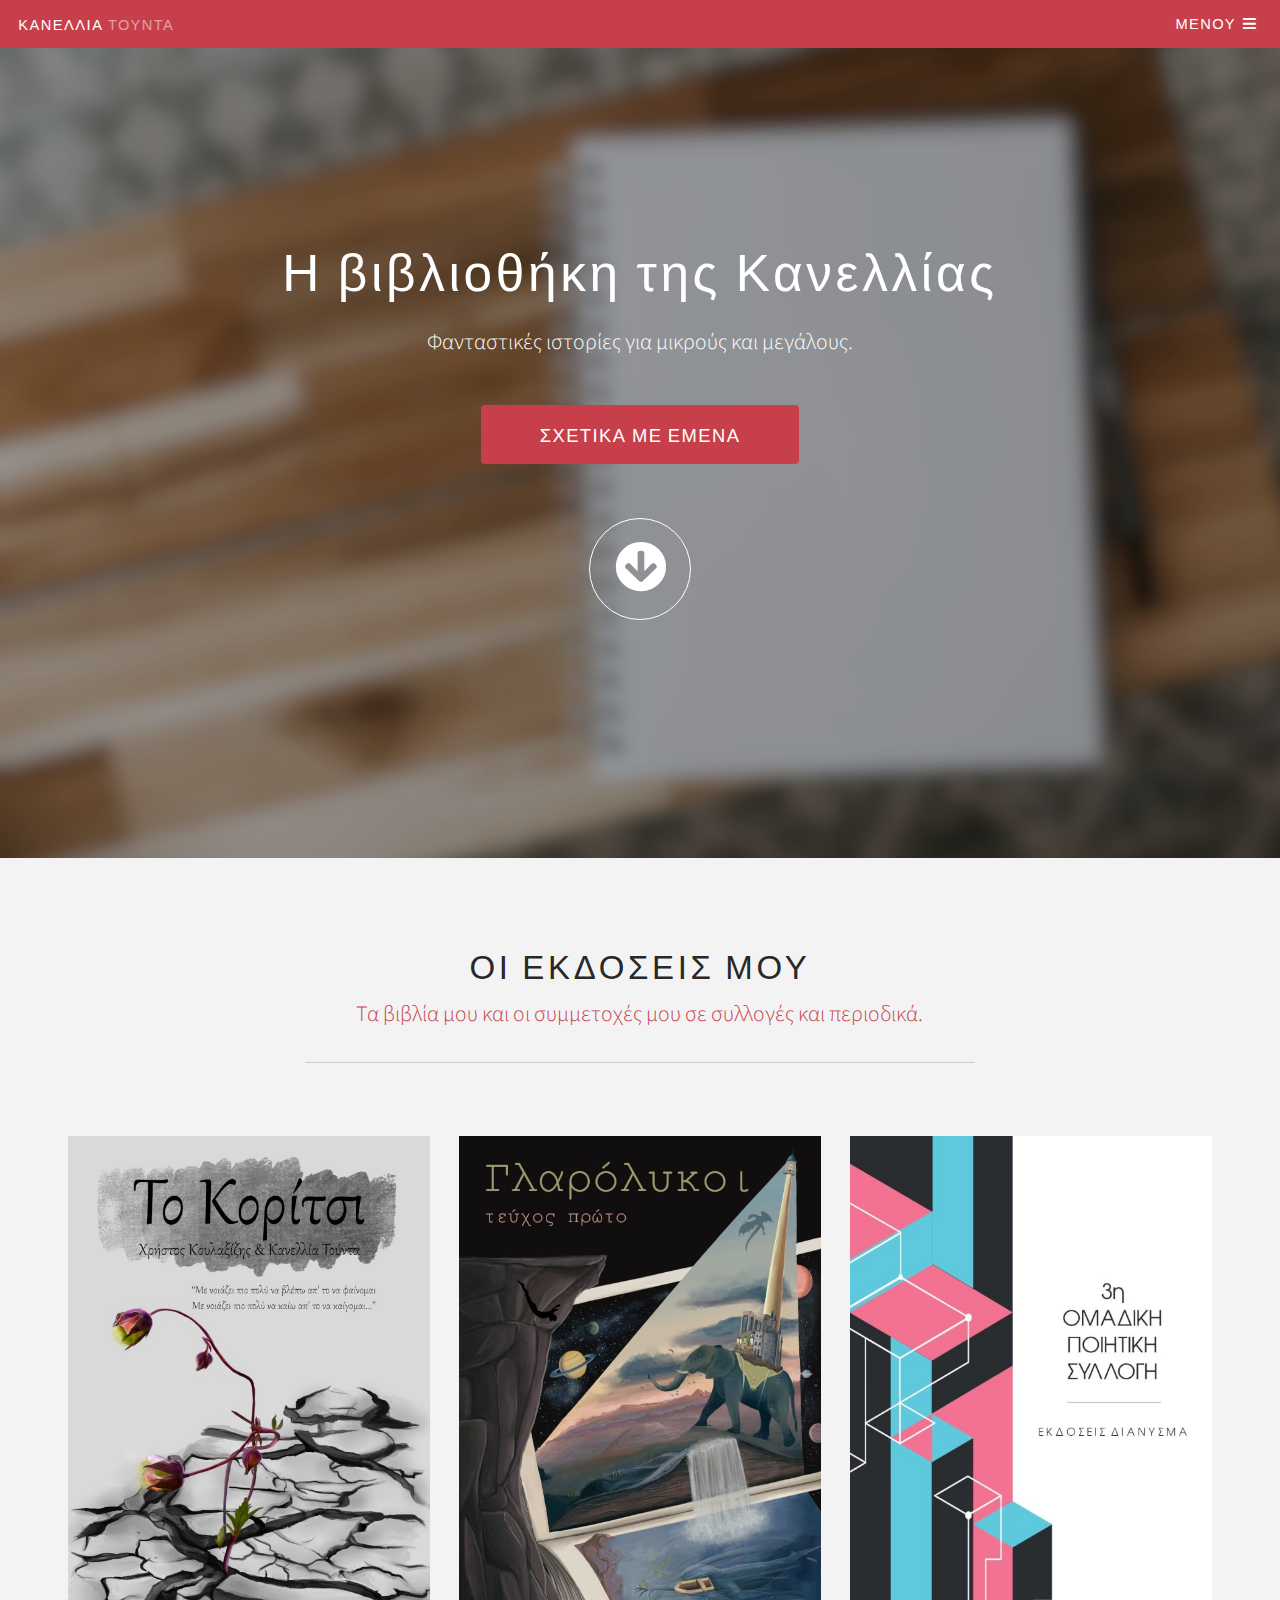
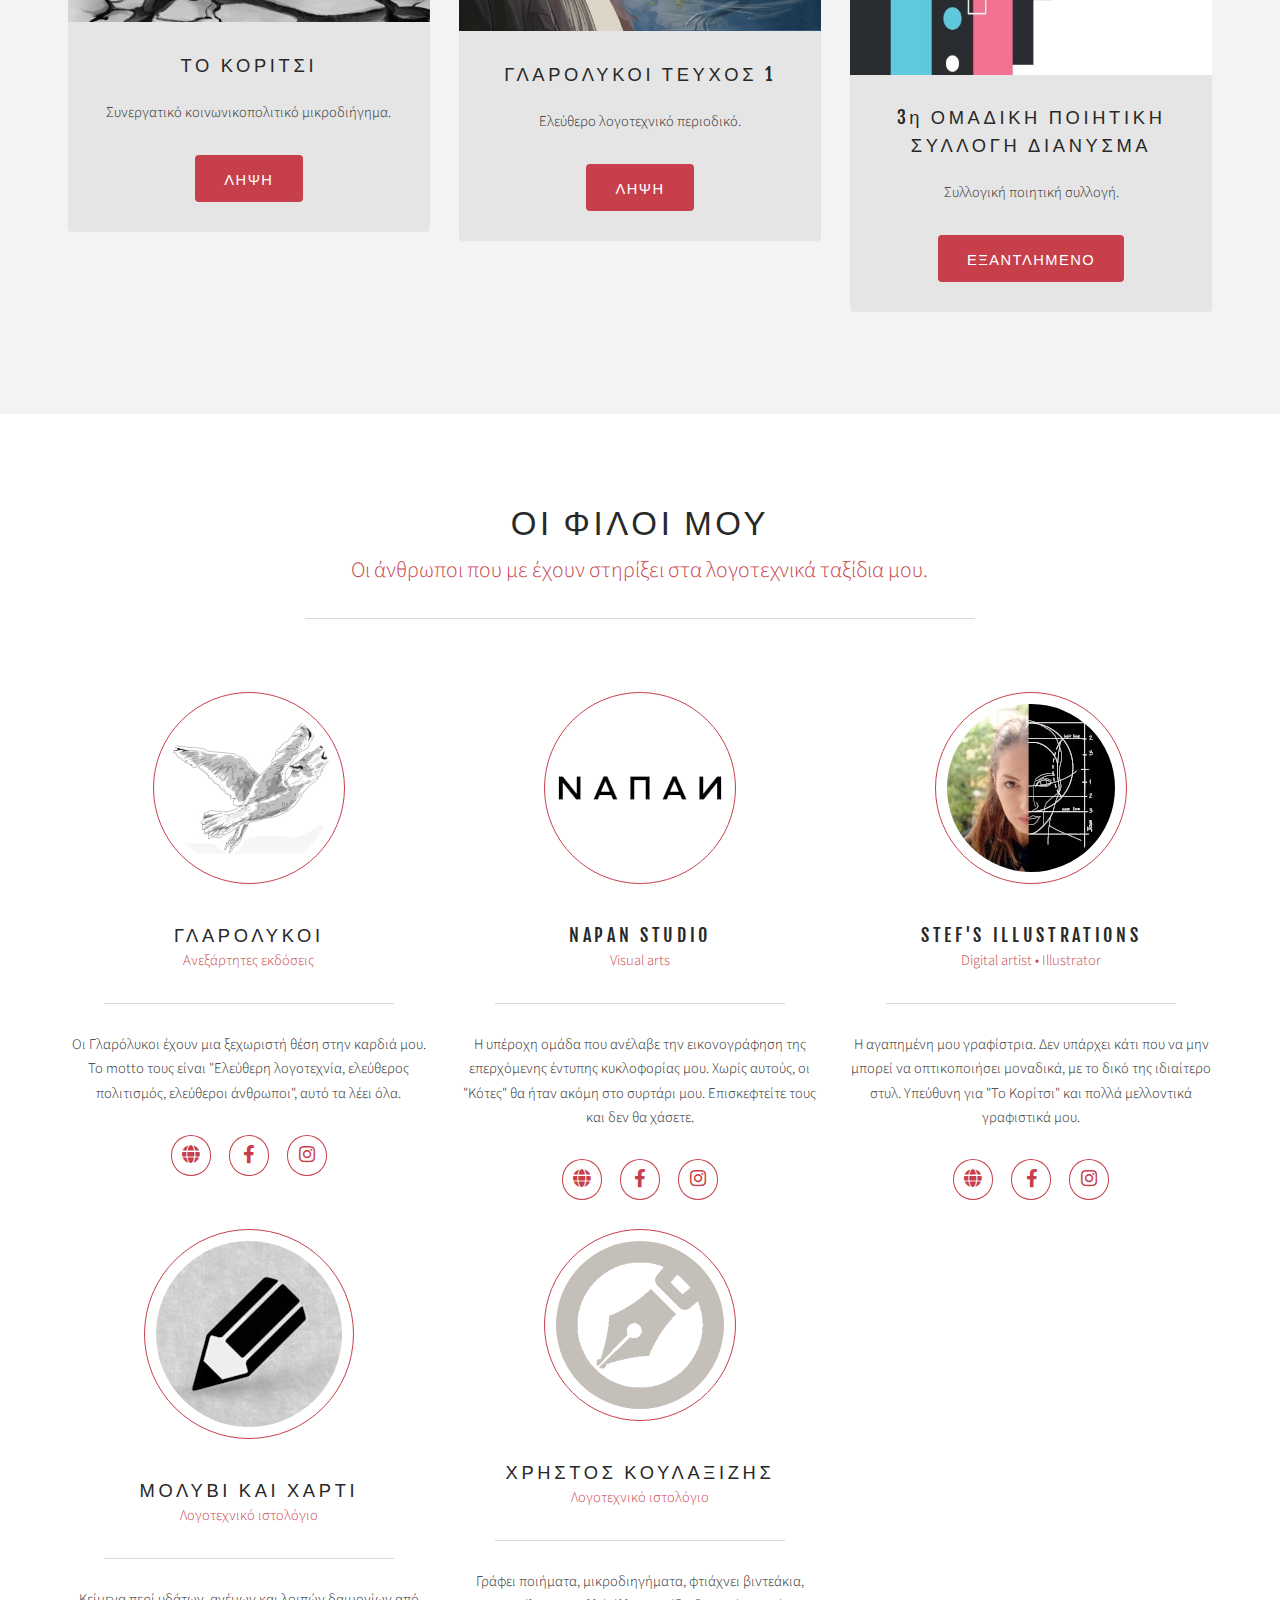
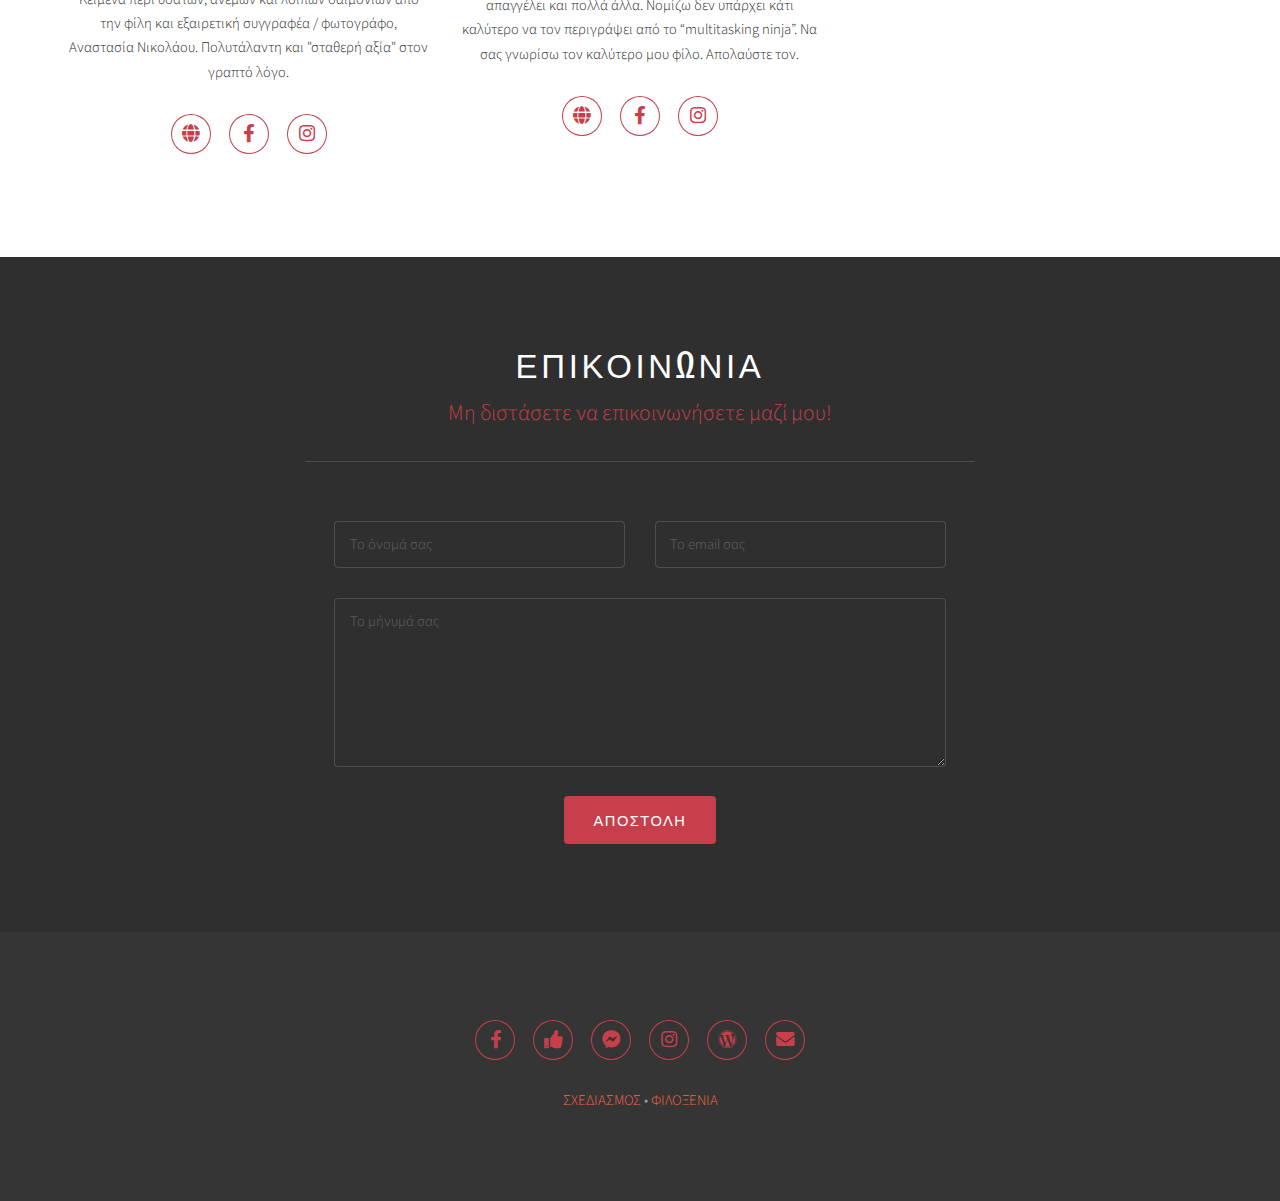
==== index.html @ 7730a10f "Add link" ====
<!DOCTYPE HTML>
<html lang="el">
	<head>
		<title>Η βιβλιοθήκη της Κανελλίας</title>
		<meta charset="utf-8" />
		<meta name="viewport" content="width=device-width, initial-scale=1, user-scalable=no" />
		<meta name="title" content="Η βιβλιοθήκη της Κανελλίας">
        <meta name="description" content="Φανταστικές ιστορίες για μικρούς και μεγάλους.">
        <meta name="subject" content="Φανταστικές ιστορίες για μικρούς και μεγάλους.">
        <meta name="keywords" content="Κανελλία, Τούντα, Kanellia, Tounta, Γλαρόλυκοι, Glarolykoi, Άπαρσις, Aparsis, Εκδόσεις, Βιβλία, Περιοδικά, Διηγήματα, Παραμύθια, Παιδαγωγικά, Συγγραφέας">
        <meta name="author" content="Η βιβλιοθήκη της Κανελλίας">
        <meta name="robots" content="index,follow">
        <meta name="googlebot" content="index,follow">
		<meta http-equiv="content-language" content="el">
		<meta name="twitter:card" content="Φανταστικές ιστορίες για μικρούς και μεγάλους.">
		<meta name="twitter:description" content="Φανταστικές ιστορίες για μικρούς και μεγάλους.">
		<meta name="twitter:title" content="Η βιβλιοθήκη της Κανελλίας">
		<meta name="twitter:image" content="https://kanellia.gr/images/thumb.png">
        <meta property="og:title" content="Η βιβλιοθήκη της Κανελλίας" />
        <meta property="og:description" content="Φανταστικές ιστορίες για μικρούς και μεγάλους." />
        <meta property="og:url" content="https://kanellia.gr" />
        <meta property="og:image" content="https://kanellia.gr/images/thumb.png" />
        <meta property=og:type content=website />
        <meta property=og:locale content=el_GR />
        <link rel="canonical" href="https://kanellia.gr">
        <link rel="image_src" href="https://kanellia.gr/images/thumb.png" />
        <link rel="shortcut icon" href="https://kanellia.gr/images/favicon.ico" type="image/x-icon">
        <link rel="icon" href="https://kanellia.gr/images/favicon.ico" type="image/x-icon">
		<link rel="stylesheet" href="assets/css/main.css" />
	</head>
	<body class="is-preload">

		<!-- Header -->
			<header id="header">
				<a class="logo" href="index.html">ΚΑΝΕΛΛΙΑ <span>ΤΟΥΝΤΑ</span></a>
				<nav>
					<a href="#menu">ΜΕΝΟΥ</a>
				</nav>
			</header>

		<!-- Nav -->
			<nav id="menu">
				<ul class="links">
					<li><a href="index.html">Αρχική</a></li>
					<li><a href="about.html">Σχετικά</a></li>
				</ul>
			</nav>

		<!-- Banner -->
			<div id="banner">
				<div class="inner">
					<h1>Η βιβλιοθήκη της Κανελλίας</h1>
					<p>Φανταστικές ιστορίες για μικρούς και μεγάλους.</p>
					<ul class="actions stacked">
						<li><a href="about.html" class="button large primary">ΣΧΕΤΙΚΑ ΜΕ ΕΜΕΝΑ</a></li>
					</ul></br>
					<ul class="actions stacked">
						<li><a href="#two" class="icon solid"><i class="fas fa-arrow-circle-down"></i></a></li>
					</ul>
				</div>
			</div>

		<!-- Two -->
			<section id="two" class="wrapper style1">
				<div class="inner">
					<header class="heading major">
						<h2>ΟΙ ΕΚΔΟΣΕΙΣ ΜΟΥ</h2>
						<p>Τα βιβλία μου και οι συμμετοχές μου σε συλλογές και περιοδικά.</p>
					</header>
					<div class="spotlights">
						<div class="spotlight">
							<article>
								<img class="image fit" src="images/book-02.jpg" alt="Το Κορίτσι" />
								<div class="content">
									<h3>ΤΟ ΚΟΡΙΤΣΙ</h3>
									<p>Συνεργατικό κοινωνικοπολιτικό μικροδιήγημα.</p>
									<ul class="actions special">
										<li><a href="https://glarolykoi.net/to-koritsi.html" class="button primary" target="_blank">ΛΗΨΗ</a></li>
									</ul>
								</div>
							</article>
						</div>
						<div class="spotlight">
							<article>
								<img class="image fit" src="images/book-03.jpg" alt="Γλαρόλυκοι τεύχος 1ο" />
								<div class="content">
									<h3>ΓΛΑΡΟΛΥΚΟΙ ΤΕΥΧΟΣ 1</h3>
									<p>Ελεύθερο λογοτεχνικό περιοδικό.</p>
									<ul class="actions special">
										<li><a href="https://glarolykoi.net/glarolykoi-teyxos-1.html" class="button primary" target="_blank">ΛΗΨΗ</a></li>
									</ul>
								</div>
							</article>
						</div>
						<div class="spotlight">
							<article>
								<img class="image fit" src="images/book-01.jpg" alt="3η Ομαδική Ποιητική Συλλογή Διάνυσμα" />
								<div class="content">
									<h3>3η ΟΜΑΔΙΚΗ ΠΟΙΗΤΙΚΗ ΣΥΛΛΟΓΗ ΔΙΑΝΥΣΜΑ</h3>
									<p>Συλλογική ποιητική συλλογή.</p>
									<ul class="actions special">
										<li><a href="https://www.facebook.com/dianismabooks/" class="button primary" target="_blank">ΕΞΑΝΤΛΗΜΕΝΟ</a></li>
									</ul>
								</div>
							</article>
						
						</div>
					</div>
				</div>
			</section>

		<!-- Three -->
			<section id="three" class="wrapper">
				<div class="inner">
					<header class="heading major">
						<h2>ΟΙ ΦΙΛΟΙ ΜΟΥ</h2>
						<p>Οι άνθρωποι που με έχουν στηρίξει στα λογοτεχνικά ταξίδια μου.</p>
					</header>
					<div class="profiles">
						<div class="profile">
							<div class="image">
								<img src="images/avatar-1.jpg" alt="Ανεξάρτητες Εκδόσεις Γλαρόλυκοι" />
							</div>
							<header class="heading">
								<h3>ΓΛΑΡΟΛΥΚΟΙ</h3>
								<p>Ανεξάρτητες εκδόσεις</p>
							</header>
							<p>Οι Γλαρόλυκοι έχουν μια ξεχωριστή θέση στην καρδιά μου. Το motto τους είναι "Ελεύθερη λογοτεχνία, ελεύθερος πολιτισμός, ελεύθεροι άνθρωποι", αυτό τα λέει όλα.</p>
							<ul class="icons">
								<li><a href="https://glarolykoi.net" class="icon solid fa-globe" target="_blank"><span class="label">Web</span></a></li>
								<li><a href="https://facebook.com/glarolykoi" class="icon brands fa-facebook-f" target="_blank"><span class="label">Facebook</span></a></li>
								<li><a href="https://instagram.com/glarolykoi" class="icon brands fa-instagram" target="_blank"><span class="label">Instagram</span></a></li>
							</ul>
						</div>
													<div class="profile">
							<div class="image">
								<img src="images/avatar-3.jpg" alt="Napan Studio" />
							</div>
							<header class="heading">
								<h3>NAPAN STUDIO</h3>
								<p>Visual arts</p>
							</header>
							<p>Η υπέροχη ομάδα που ανέλαβε την εικονογράφηση της επερχόμενης έντυπης κυκλοφορίας μου. Χωρίς αυτούς, οι "Κότες" θα ήταν ακόμη στο συρτάρι μου. Επισκεφτείτε τους και δεν θα χάσετε.</p>
							<ul class="icons">
								<li><a href="https://napan.gr/" class="icon solid fa-globe" target="_blank"><span class="label">Web</span></a></li>
								<li><a href="https://facebook.com/napan.studio" class="icon brands fa-facebook-f" target="_blank"><span class="label">Facebook</span></a></li>
								<li><a href="https://instagram.com/napan_studio" class="icon brands fa-instagram" target="_blank"><span class="label">Instagram</span></a></li>
							</ul>
						</div>
						<div class="profile">
							<div class="image">
								<img src="images/avatar-2.jpg" alt="Stef's Illustrations" />
							</div>
							<header class="heading">
								<h3>STEF'S ILLUSTRATIONS</h3>
								<p>Digital artist &#8226; Illustrator</p>
							</header>
							<p>Η αγαπημένη μου γραφίστρια. Δεν υπάρχει κάτι που να μην μπορεί να οπτικοποιήσει μοναδικά, με το δικό της ιδιαίτερο στυλ. Υπεύθυνη για "Το Κορίτσι" και πολλά μελλοντικά γραφιστικά μου.</p>
							<ul class="icons">
								<li><a href="https://stefsillustrations.com" class="icon solid fa-globe" target="_blank"><span class="label">Web</span></a></li>
								<li><a href="https://facebook.com/stefsillustration" class="icon brands fa-facebook-f" target="_blank"><span class="label">Facebook</span></a></li>
								<li><a href="https://instagram.com/stefs.illustrations/" class="icon brands fa-instagram" target="_blank"><span class="label">Instagram</span></a></li>
							</ul>
						</div>
						<div class="profile">
							<div class="image">
								<img src="images/avatar-4.jpg" alt="Μολύβι και Χαρτί" />
							</div>
							<header class="heading">
								<h3>ΜΟΛΥΒΙ ΚΑΙ ΧΑΡΤΙ</h3>
								<p>Λογοτεχνικό ιστολόγιο</p>
							</header>
							<p>Κείμενα περί υδάτων, ανέμων και λοιπών δαιμονίων από την φίλη και εξαιρετική συγγραφέα / φωτογράφο, Αναστασία Νικολάου. Πολυτάλαντη και "σταθερή αξία" στον γραπτό λόγο.</p>
							<ul class="icons">
								<li><a href="https://molyvikaixarti.wordpress.com" class="icon solid fa-globe" target="_blank"><span class="label">Web</span></a></li>
								<li><a href="https://www.facebook.com/natasha.nikolaou" class="icon brands fa-facebook-f" target="_blank"><span class="label">Facebook</span></a></li>
								<li><a href="https://www.instagram.com/aknikolaou.photo" class="icon brands fa-instagram" target="_blank"><span class="label">Instagram</span></a></li>
							</ul>
						</div>
						<div class="profile">
							<div class="image">
								<img src="images/koulaxizis.png" alt="Χρήστος Κουλαξίζης" />
							</div>
							<header class="heading">
								<h3>ΧΡΗΣΤΟΣ ΚΟΥΛΑΞΙΖΗΣ</h3>
								<p>Λογοτεχνικό ιστολόγιο</p>
							</header>
							<p>Γράφει ποιήματα, μικροδιηγήματα, φτιάχνει βιντεάκια, απαγγέλει και πολλά άλλα. Νομίζω δεν υπάρχει  κάτι καλύτερο να τον περιγράψει από το “multitasking ninja”. Να σας γνωρίσω τον καλύτερο μου φίλο. Απολαύστε τον.</p>
							<ul class="icons">
								<li><a href="https://koulaxizis.gr" class="icon solid fa-globe" target="_blank"><span class="label">Web</span></a></li>
								<li><a href="https://www.facebook.com/ckoulaxizis" class="icon brands fa-facebook-f" target="_blank"><span class="label">Facebook</span></a></li>
								<li><a href="https://www.instagram.com/ckoulaxizis" class="icon brands fa-instagram" target="_blank"><span class="label">Instagram</span></a></li>
							</ul>
						</div>
				</div>
			</section>

		<!-- Contact -->
			<section class="wrapper style2">
				<div class="inner narrow">
					<header class="heading major">
						<h2>ΕΠΙΚΟΙΝΩΝΙΑ</h2>
						<p>Μη διστάσετε να επικοινωνήσετε μαζί μου!</p>
					</header>
					<form action="https://formspree.io/f/xeqpdbye" method="post">
						<div class="field half">
							<input name="name" id="name" placeholder="Το όνομά σας" type="text" />
						</div>
						<div class="field half">
							<input name="email" id="email" placeholder="Το email σας" type="email" />
						</div>
						<div class="field">
							<textarea name="message" id="message" rows="6" placeholder="Το μήνυμά σας"></textarea>
						</div>
						<div class="field">
							<ul class="actions special">
								<li><button class="button primary" type="submit">Αποστολή</button></li>
							</ul>
						</div>
					</form>
				</div>
			</section>

		<!-- Footer -->
			<section id="footer">
				<div class="inner">
					<ul class="icons">
						<li><a href="https://www.facebook.com/kanellia.tounta" class="icon brands fa-facebook-f" target="_blank"><span class="label">Facebook</span></a></li>
						<li><a href="https://www.facebook.com/kanelliablog" class="icon solid  fa-thumbs-up" target="_blank"><span class="label">FB Page</span></a></li>
						<li><a href="https://m.me/kanellia.tounta" class="icon brands fa-facebook-messenger" target="_blank"><span class="label">Messenger</span></a></li>
						<li><a href="https://www.instagram.com/kanellia_tounta" class="icon brands fa-instagram" target="_blank"><span class="label">Instagram</span></a></li>
						<li><a href="https://kanellia.blog/" class="icon brands fa-wordpress" target="_blank"><span class="label">Blog</span></a></li>
						<li><a href="mailto:kanellia@pmail.gr" class="icon solid fa-envelope" target="_blank"><span class="label">Email</span></a></li>
					</ul>
				</div>
				<div class="copyright">
					<a href="https://pixelarity.com/?ref=8559151414" target="_blank" style="color:Tomato;">ΣΧΕΔΙΑΣΜΟΣ</a> &#8226; <a href="http://www.papaki.com/?rid=ppkhost" target="_blank" style="color:Tomato;">ΦΙΛΟΞΕΝΙΑ</a>
				</div>
			</section>

		<!-- Scripts -->
			<script src="assets/js/jquery.min.js"></script>
			<script src="assets/js/browser.min.js"></script>
			<script src="assets/js/breakpoints.min.js"></script>
			<script src="assets/js/util.js"></script>
			<script src="assets/js/main.js"></script>

	</body>
</html>
---- assets/css/main.css ----
@import url(fontawesome-all.min.css);
@import url("https://fonts.googleapis.com/css?family=Fjalla+One|Source+Sans+Pro:300,400");

/*
	Venue by Pixelarity
	pixelarity.com | hello@pixelarity.com
	License: pixelarity.com/license
*/

html, body, div, span, applet, object,
iframe, h1, h2, h3, h4, h5, h6, p, blockquote,
pre, a, abbr, acronym, address, big, cite,
code, del, dfn, em, img, ins, kbd, q, s, samp,
small, strike, strong, sub, sup, tt, var, b,
u, i, center, dl, dt, dd, ol, ul, li, fieldset,
form, label, legend, table, caption, tbody,
tfoot, thead, tr, th, td, article, aside,
canvas, details, embed, figure, figcaption,
footer, header, hgroup, menu, nav, output, ruby,
section, summary, time, mark, audio, video {
	margin: 0;
	padding: 0;
	border: 0;
	font-size: 100%;
	font: inherit;
	vertical-align: baseline;}

article, aside, details, figcaption, figure,
footer, header, hgroup, menu, nav, section {
	display: block;}

body {
	line-height: 1;
}

ol, ul {
	list-style: none;
}

blockquote, q {
	quotes: none;
}

	blockquote:before, blockquote:after, q:before, q:after {
		content: '';
		content: none;
	}

table {
	border-collapse: collapse;
	border-spacing: 0;
}

body {
	-webkit-text-size-adjust: none;
}

mark {
	background-color: transparent;
	color: inherit;
}

input::-moz-focus-inner {
	border: 0;
	padding: 0;
}

input, select, textarea {
	-moz-appearance: none;
	-webkit-appearance: none;
	-ms-appearance: none;
	appearance: none;
}

/* Basic */

html {
  scroll-behavior: smooth;
}

	@-ms-viewport {
		width: device-width;
	}

	body {
		-ms-overflow-style: scrollbar;
	}

	@media screen and (max-width: 480px) {

		html, body {
			min-width: 320px;
		}

	}

	html {
		box-sizing: border-box;
	}

	*, *:before, *:after {
		box-sizing: inherit;
	}

	body {
		background: #ffffff;
	}

		body.is-preload *, body.is-preload *:before, body.is-preload *:after {
			-moz-animation: none !important;
			-webkit-animation: none !important;
			-ms-animation: none !important;
			animation: none !important;
			-moz-transition: none !important;
			-webkit-transition: none !important;
			-ms-transition: none !important;
			transition: none !important;
		}

/* Typography */

	html {
		font-size: 13pt;
	}

		@media screen and (max-width: 1680px) {

			html {
				font-size: 11pt;
			}

		}

		@media screen and (max-width: 980px) {

			html {
				font-size: 12pt;
			}

		}

		@media screen and (max-width: 480px) {

			html {
				font-size: 11pt;
			}

		}

	body {
		background-color: #ffffff;
		color: #282828;
	}

	body, input, select, textarea {
		font-family: "Source Sans Pro", Arial, Helvetica, sans-serif;
		font-weight: 300;
		font-size: 1rem;
		line-height: 1.65;
	}

	a {
		-moz-transition: color 0.2s ease-in-out;
		-webkit-transition: color 0.2s ease-in-out;
		-ms-transition: color 0.2s ease-in-out;
		transition: color 0.2s ease-in-out;
		text-decoration: underline;
	}
	
			a:link {
			text-decoration: none;
		}

		a:hover {
			text-decoration: underline;
		}
		
		a:visited { 
  color: silver;
}

	strong, b {
		font-weight: 400;
	}

	em, i {
		font-style: italic;
	}

	p {
		margin: 0 0 2rem 0;
	}

	h1, h2, h3, h4, h5, h6 {
		font-family: "Fjalla One", sans-serif;
		font-weight: 400;
		line-height: 1.5;
		margin: 0 0 1.5rem 0;
		letter-spacing: 0.25rem;
	}

		h1 a, h2 a, h3 a, h4 a, h5 a, h6 a {
			color: inherit;
			text-decoration: none;
		}

	h1 {
		font-size: 4rem;
		line-height: 1.2;
	}

	h2 {
		font-size: 2.25rem;
		line-height: 1.3;
	}

	h3 {
		font-size: 1.25rem;
	}

	h4 {
		font-size: 1rem;
	}

	h5 {
		font-size: 0.9rem;
	}

	h6 {
		font-size: 0.7rem;
	}

	@media screen and (max-width: 736px) {

		h1 {
			font-size: 2.75rem;
			line-height: 1.3;
		}

		h2 {
			font-size: 1.75rem;
			line-height: 1.5;
		}

		h3 {
			font-size: 1.25rem;
		}

	}

	sub {
		font-size: 0.8rem;
		position: relative;
		top: 0.5rem;
	}

	sup {
		font-size: 0.8rem;
		position: relative;
		top: -0.5rem;
	}

	blockquote {
		border-left: solid 0.5rem;
		font-style: italic;
		margin: 0 0 2rem 0;
		padding: 1rem 0 1rem 2rem;
	}

	code {
		border-radius: 4px;
		border: solid 1px;
		font-family: "Courier New", monospace;
		font-size: 0.9rem;
		margin: 0 0.25rem;
		padding: 0.25rem 0.65rem;
	}

	pre {
		-webkit-overflow-scrolling: touch;
		font-family: "Courier New", monospace;
		font-size: 0.9rem;
		margin: 0 0 2rem 0;
	}

		pre code {
			display: block;
			line-height: 1.75;
			padding: 1rem 1.5rem;
			overflow-x: auto;
		}

	hr {
		border: 0;
		border-bottom: solid 1px;
		margin: 2rem 0;
	}

		hr.major {
			margin: 4rem 0;
		}

		@media screen and (max-width: 736px) {

			hr.major {
				margin: 3rem 0;
			}

		}

	input, select, textarea {
		color: #282828;
	}

	strong, b {
		color: #282828;
	}

	h1, h2, h3, h4, h5, h6 {
		color: #282828;
	}

	blockquote {
		border-left-color: rgba(0, 0, 0, 0.15);
	}

	code {
		background: rgba(0, 0, 0, 0.075);
		border-color: rgba(0, 0, 0, 0.15);
	}

	hr {
		border-bottom-color: rgba(0, 0, 0, 0.15);
	}

/* Header */

	header.heading {
		border-bottom: 1px solid;
		margin: 0 auto 2rem auto;
		max-width: 80%;
		text-align: center;
		width: 45.71429rem;
	}

	header.major {
		margin: 0 auto 4rem auto;
		max-width: 80%;
	}

		header.major h1 {
			font-size: 3rem;
		}

	header h2 {
		margin-bottom: 0.50rem;
	}

	header h3 {
		margin-bottom: 0;
	}

	header h2 + p, header h1 + p {
		font-size: 1.5rem;
	}

	@media screen and (max-width: 980px) {

		header.major {
			margin: 0 auto 2rem auto;
		}

	}

	@media screen and (max-width: 736px) {

		header h2 + p, header h1 + p {
			font-size: 1.15rem;
		}

		header.major {
			max-width: 80%;
		}

	}

	header.heading {
		border-color: rgba(0, 0, 0, 0.15);
	}

	header p {
		color: #c73f4b;
	}

/* Row */

	.row {
		display: flex;
		flex-wrap: wrap;
		box-sizing: border-box;
		align-items: stretch;
	}

		.row > * {
			box-sizing: border-box;
		}

		.row.gtr-uniform > * > :last-child {
			margin-bottom: 0;
		}

		.row.aln-left {
			justify-content: flex-start;
		}

		.row.aln-center {
			justify-content: center;
		}

		.row.aln-right {
			justify-content: flex-end;
		}

		.row.aln-top {
			align-items: flex-start;
		}

		.row.aln-middle {
			align-items: center;
		}

		.row.aln-bottom {
			align-items: flex-end;
		}

		.row > .imp {
			order: -1;
		}

		.row > .col-1 {
			width: 8.33333%;
		}

		.row > .off-1 {
			margin-left: 8.33333%;
		}

		.row > .col-2 {
			width: 16.66667%;
		}

		.row > .off-2 {
			margin-left: 16.66667%;
		}

		.row > .col-3 {
			width: 25%;
		}

		.row > .off-3 {
			margin-left: 25%;
		}

		.row > .col-4 {
			width: 33.33333%;
		}

		.row > .off-4 {
			margin-left: 33.33333%;
		}

		.row > .col-5 {
			width: 41.66667%;
		}

		.row > .off-5 {
			margin-left: 41.66667%;
		}

		.row > .col-6 {
			width: 50%;
		}

		.row > .off-6 {
			margin-left: 50%;
		}

		.row > .col-7 {
			width: 58.33333%;
		}

		.row > .off-7 {
			margin-left: 58.33333%;
		}

		.row > .col-8 {
			width: 66.66667%;
		}

		.row > .off-8 {
			margin-left: 66.66667%;
		}

		.row > .col-9 {
			width: 75%;
		}

		.row > .off-9 {
			margin-left: 75%;
		}

		.row > .col-10 {
			width: 83.33333%;
		}

		.row > .off-10 {
			margin-left: 83.33333%;
		}

		.row > .col-11 {
			width: 91.66667%;
		}

		.row > .off-11 {
			margin-left: 91.66667%;
		}

		.row > .col-12 {
			width: 100%;
		}

		.row > .off-12 {
			margin-left: 100%;
		}

		.row.gtr-0 {
			margin-top: 0;
			margin-left: 0rem;
		}

			.row.gtr-0 > * {
				padding: 0 0 0 0rem;
			}

			.row.gtr-0.gtr-uniform {
				margin-top: 0rem;
			}

				.row.gtr-0.gtr-uniform > * {
					padding-top: 0rem;
				}

		.row.gtr-25 {
			margin-top: 0;
			margin-left: -0.5rem;
		}

			.row.gtr-25 > * {
				padding: 0 0 0 0.5rem;
			}

			.row.gtr-25.gtr-uniform {
				margin-top: -0.5rem;
			}

				.row.gtr-25.gtr-uniform > * {
					padding-top: 0.5rem;
				}

		.row.gtr-50 {
			margin-top: 0;
			margin-left: -1rem;
		}

			.row.gtr-50 > * {
				padding: 0 0 0 1rem;
			}

			.row.gtr-50.gtr-uniform {
				margin-top: -1rem;
			}

				.row.gtr-50.gtr-uniform > * {
					padding-top: 1rem;
				}

		.row {
			margin-top: 0;
			margin-left: -2rem;
		}

			.row > * {
				padding: 0 0 0 2rem;
			}

			.row.gtr-uniform {
				margin-top: -2rem;
			}

				.row.gtr-uniform > * {
					padding-top: 2rem;
				}

		.row.gtr-150 {
			margin-top: 0;
			margin-left: -3rem;
		}

			.row.gtr-150 > * {
				padding: 0 0 0 3rem;
			}

			.row.gtr-150.gtr-uniform {
				margin-top: -3rem;
			}

				.row.gtr-150.gtr-uniform > * {
					padding-top: 3rem;
				}

		.row.gtr-200 {
			margin-top: 0;
			margin-left: -4rem;
		}

			.row.gtr-200 > * {
				padding: 0 0 0 4rem;
			}

			.row.gtr-200.gtr-uniform {
				margin-top: -4rem;
			}

				.row.gtr-200.gtr-uniform > * {
					padding-top: 4rem;
				}

		@media screen and (max-width: 1680px) {

			.row {
				display: flex;
				flex-wrap: wrap;
				box-sizing: border-box;
				align-items: stretch;
			}

				.row > * {
					box-sizing: border-box;
				}

				.row.gtr-uniform > * > :last-child {
					margin-bottom: 0;
				}

				.row.aln-left {
					justify-content: flex-start;
				}

				.row.aln-center {
					justify-content: center;
				}

				.row.aln-right {
					justify-content: flex-end;
				}

				.row.aln-top {
					align-items: flex-start;
				}

				.row.aln-middle {
					align-items: center;
				}

				.row.aln-bottom {
					align-items: flex-end;
				}

				.row > .imp-xlarge {
					order: -1;
				}

				.row > .col-1-xlarge {
					width: 8.33333%;
				}

				.row > .off-1-xlarge {
					margin-left: 8.33333%;
				}

				.row > .col-2-xlarge {
					width: 16.66667%;
				}

				.row > .off-2-xlarge {
					margin-left: 16.66667%;
				}

				.row > .col-3-xlarge {
					width: 25%;
				}

				.row > .off-3-xlarge {
					margin-left: 25%;
				}

				.row > .col-4-xlarge {
					width: 33.33333%;
				}

				.row > .off-4-xlarge {
					margin-left: 33.33333%;
				}

				.row > .col-5-xlarge {
					width: 41.66667%;
				}

				.row > .off-5-xlarge {
					margin-left: 41.66667%;
				}

				.row > .col-6-xlarge {
					width: 50%;
				}

				.row > .off-6-xlarge {
					margin-left: 50%;
				}

				.row > .col-7-xlarge {
					width: 58.33333%;
				}

				.row > .off-7-xlarge {
					margin-left: 58.33333%;
				}

				.row > .col-8-xlarge {
					width: 66.66667%;
				}

				.row > .off-8-xlarge {
					margin-left: 66.66667%;
				}

				.row > .col-9-xlarge {
					width: 75%;
				}

				.row > .off-9-xlarge {
					margin-left: 75%;
				}

				.row > .col-10-xlarge {
					width: 83.33333%;
				}

				.row > .off-10-xlarge {
					margin-left: 83.33333%;
				}

				.row > .col-11-xlarge {
					width: 91.66667%;
				}

				.row > .off-11-xlarge {
					margin-left: 91.66667%;
				}

				.row > .col-12-xlarge {
					width: 100%;
				}

				.row > .off-12-xlarge {
					margin-left: 100%;
				}

				.row.gtr-0 {
					margin-top: 0;
					margin-left: 0rem;
				}

					.row.gtr-0 > * {
						padding: 0 0 0 0rem;
					}

					.row.gtr-0.gtr-uniform {
						margin-top: 0rem;
					}

						.row.gtr-0.gtr-uniform > * {
							padding-top: 0rem;
						}

				.row.gtr-25 {
					margin-top: 0;
					margin-left: -0.5rem;
				}

					.row.gtr-25 > * {
						padding: 0 0 0 0.5rem;
					}

					.row.gtr-25.gtr-uniform {
						margin-top: -0.5rem;
					}

						.row.gtr-25.gtr-uniform > * {
							padding-top: 0.5rem;
						}

				.row.gtr-50 {
					margin-top: 0;
					margin-left: -1rem;
				}

					.row.gtr-50 > * {
						padding: 0 0 0 1rem;
					}

					.row.gtr-50.gtr-uniform {
						margin-top: -1rem;
					}

						.row.gtr-50.gtr-uniform > * {
							padding-top: 1rem;
						}

				.row {
					margin-top: 0;
					margin-left: -2rem;
				}

					.row > * {
						padding: 0 0 0 2rem;
					}

					.row.gtr-uniform {
						margin-top: -2rem;
					}

						.row.gtr-uniform > * {
							padding-top: 2rem;
						}

				.row.gtr-150 {
					margin-top: 0;
					margin-left: -3rem;
				}

					.row.gtr-150 > * {
						padding: 0 0 0 3rem;
					}

					.row.gtr-150.gtr-uniform {
						margin-top: -3rem;
					}

						.row.gtr-150.gtr-uniform > * {
							padding-top: 3rem;
						}

				.row.gtr-200 {
					margin-top: 0;
					margin-left: -4rem;
				}

					.row.gtr-200 > * {
						padding: 0 0 0 4rem;
					}

					.row.gtr-200.gtr-uniform {
						margin-top: -4rem;
					}

						.row.gtr-200.gtr-uniform > * {
							padding-top: 4rem;
						}

		}

		@media screen and (max-width: 1280px) {

			.row {
				display: flex;
				flex-wrap: wrap;
				box-sizing: border-box;
				align-items: stretch;
			}

				.row > * {
					box-sizing: border-box;
				}

				.row.gtr-uniform > * > :last-child {
					margin-bottom: 0;
				}

				.row.aln-left {
					justify-content: flex-start;
				}

				.row.aln-center {
					justify-content: center;
				}

				.row.aln-right {
					justify-content: flex-end;
				}

				.row.aln-top {
					align-items: flex-start;
				}

				.row.aln-middle {
					align-items: center;
				}

				.row.aln-bottom {
					align-items: flex-end;
				}

				.row > .imp-large {
					order: -1;
				}

				.row > .col-1-large {
					width: 8.33333%;
				}

				.row > .off-1-large {
					margin-left: 8.33333%;
				}

				.row > .col-2-large {
					width: 16.66667%;
				}

				.row > .off-2-large {
					margin-left: 16.66667%;
				}

				.row > .col-3-large {
					width: 25%;
				}

				.row > .off-3-large {
					margin-left: 25%;
				}

				.row > .col-4-large {
					width: 33.33333%;
				}

				.row > .off-4-large {
					margin-left: 33.33333%;
				}

				.row > .col-5-large {
					width: 41.66667%;
				}

				.row > .off-5-large {
					margin-left: 41.66667%;
				}

				.row > .col-6-large {
					width: 50%;
				}

				.row > .off-6-large {
					margin-left: 50%;
				}

				.row > .col-7-large {
					width: 58.33333%;
				}

				.row > .off-7-large {
					margin-left: 58.33333%;
				}

				.row > .col-8-large {
					width: 66.66667%;
				}

				.row > .off-8-large {
					margin-left: 66.66667%;
				}

				.row > .col-9-large {
					width: 75%;
				}

				.row > .off-9-large {
					margin-left: 75%;
				}

				.row > .col-10-large {
					width: 83.33333%;
				}

				.row > .off-10-large {
					margin-left: 83.33333%;
				}

				.row > .col-11-large {
					width: 91.66667%;
				}

				.row > .off-11-large {
					margin-left: 91.66667%;
				}

				.row > .col-12-large {
					width: 100%;
				}

				.row > .off-12-large {
					margin-left: 100%;
				}

				.row.gtr-0 {
					margin-top: 0;
					margin-left: 0rem;
				}

					.row.gtr-0 > * {
						padding: 0 0 0 0rem;
					}

					.row.gtr-0.gtr-uniform {
						margin-top: 0rem;
					}

						.row.gtr-0.gtr-uniform > * {
							padding-top: 0rem;
						}

				.row.gtr-25 {
					margin-top: 0;
					margin-left: -0.375rem;
				}

					.row.gtr-25 > * {
						padding: 0 0 0 0.375rem;
					}

					.row.gtr-25.gtr-uniform {
						margin-top: -0.375rem;
					}

						.row.gtr-25.gtr-uniform > * {
							padding-top: 0.375rem;
						}

				.row.gtr-50 {
					margin-top: 0;
					margin-left: -0.75rem;
				}

					.row.gtr-50 > * {
						padding: 0 0 0 0.75rem;
					}

					.row.gtr-50.gtr-uniform {
						margin-top: -0.75rem;
					}

						.row.gtr-50.gtr-uniform > * {
							padding-top: 0.75rem;
						}

				.row {
					margin-top: 0;
					margin-left: -1.5rem;
				}

					.row > * {
						padding: 0 0 0 1.5rem;
					}

					.row.gtr-uniform {
						margin-top: -1.5rem;
					}

						.row.gtr-uniform > * {
							padding-top: 1.5rem;
						}

				.row.gtr-150 {
					margin-top: 0;
					margin-left: -2.25rem;
				}

					.row.gtr-150 > * {
						padding: 0 0 0 2.25rem;
					}

					.row.gtr-150.gtr-uniform {
						margin-top: -2.25rem;
					}

						.row.gtr-150.gtr-uniform > * {
							padding-top: 2.25rem;
						}

				.row.gtr-200 {
					margin-top: 0;
					margin-left: -3rem;
				}

					.row.gtr-200 > * {
						padding: 0 0 0 3rem;
					}

					.row.gtr-200.gtr-uniform {
						margin-top: -3rem;
					}

						.row.gtr-200.gtr-uniform > * {
							padding-top: 3rem;
						}

		}

		@media screen and (max-width: 980px) {

			.row {
				display: flex;
				flex-wrap: wrap;
				box-sizing: border-box;
				align-items: stretch;
			}

				.row > * {
					box-sizing: border-box;
				}

				.row.gtr-uniform > * > :last-child {
					margin-bottom: 0;
				}

				.row.aln-left {
					justify-content: flex-start;
				}

				.row.aln-center {
					justify-content: center;
				}

				.row.aln-right {
					justify-content: flex-end;
				}

				.row.aln-top {
					align-items: flex-start;
				}

				.row.aln-middle {
					align-items: center;
				}

				.row.aln-bottom {
					align-items: flex-end;
				}

				.row > .imp-medium {
					order: -1;
				}

				.row > .col-1-medium {
					width: 8.33333%;
				}

				.row > .off-1-medium {
					margin-left: 8.33333%;
				}

				.row > .col-2-medium {
					width: 16.66667%;
				}

				.row > .off-2-medium {
					margin-left: 16.66667%;
				}

				.row > .col-3-medium {
					width: 25%;
				}

				.row > .off-3-medium {
					margin-left: 25%;
				}

				.row > .col-4-medium {
					width: 33.33333%;
				}

				.row > .off-4-medium {
					margin-left: 33.33333%;
				}

				.row > .col-5-medium {
					width: 41.66667%;
				}

				.row > .off-5-medium {
					margin-left: 41.66667%;
				}

				.row > .col-6-medium {
					width: 50%;
				}

				.row > .off-6-medium {
					margin-left: 50%;
				}

				.row > .col-7-medium {
					width: 58.33333%;
				}

				.row > .off-7-medium {
					margin-left: 58.33333%;
				}

				.row > .col-8-medium {
					width: 66.66667%;
				}

				.row > .off-8-medium {
					margin-left: 66.66667%;
				}

				.row > .col-9-medium {
					width: 75%;
				}

				.row > .off-9-medium {
					margin-left: 75%;
				}

				.row > .col-10-medium {
					width: 83.33333%;
				}

				.row > .off-10-medium {
					margin-left: 83.33333%;
				}

				.row > .col-11-medium {
					width: 91.66667%;
				}

				.row > .off-11-medium {
					margin-left: 91.66667%;
				}

				.row > .col-12-medium {
					width: 100%;
				}

				.row > .off-12-medium {
					margin-left: 100%;
				}

				.row.gtr-0 {
					margin-top: 0;
					margin-left: 0rem;
				}

					.row.gtr-0 > * {
						padding: 0 0 0 0rem;
					}

					.row.gtr-0.gtr-uniform {
						margin-top: 0rem;
					}

						.row.gtr-0.gtr-uniform > * {
							padding-top: 0rem;
						}

				.row.gtr-25 {
					margin-top: 0;
					margin-left: -0.375rem;
				}

					.row.gtr-25 > * {
						padding: 0 0 0 0.375rem;
					}

					.row.gtr-25.gtr-uniform {
						margin-top: -0.375rem;
					}

						.row.gtr-25.gtr-uniform > * {
							padding-top: 0.375rem;
						}

				.row.gtr-50 {
					margin-top: 0;
					margin-left: -0.75rem;
				}

					.row.gtr-50 > * {
						padding: 0 0 0 0.75rem;
					}

					.row.gtr-50.gtr-uniform {
						margin-top: -0.75rem;
					}

						.row.gtr-50.gtr-uniform > * {
							padding-top: 0.75rem;
						}

				.row {
					margin-top: 0;
					margin-left: -1.5rem;
				}

					.row > * {
						padding: 0 0 0 1.5rem;
					}

					.row.gtr-uniform {
						margin-top: -1.5rem;
					}

						.row.gtr-uniform > * {
							padding-top: 1.5rem;
						}

				.row.gtr-150 {
					margin-top: 0;
					margin-left: -2.25rem;
				}

					.row.gtr-150 > * {
						padding: 0 0 0 2.25rem;
					}

					.row.gtr-150.gtr-uniform {
						margin-top: -2.25rem;
					}

						.row.gtr-150.gtr-uniform > * {
							padding-top: 2.25rem;
						}

				.row.gtr-200 {
					margin-top: 0;
					margin-left: -3rem;
				}

					.row.gtr-200 > * {
						padding: 0 0 0 3rem;
					}

					.row.gtr-200.gtr-uniform {
						margin-top: -3rem;
					}

						.row.gtr-200.gtr-uniform > * {
							padding-top: 3rem;
						}

		}

		@media screen and (max-width: 736px) {

			.row {
				display: flex;
				flex-wrap: wrap;
				box-sizing: border-box;
				align-items: stretch;
			}

				.row > * {
					box-sizing: border-box;
				}

				.row.gtr-uniform > * > :last-child {
					margin-bottom: 0;
				}

				.row.aln-left {
					justify-content: flex-start;
				}

				.row.aln-center {
					justify-content: center;
				}

				.row.aln-right {
					justify-content: flex-end;
				}

				.row.aln-top {
					align-items: flex-start;
				}

				.row.aln-middle {
					align-items: center;
				}

				.row.aln-bottom {
					align-items: flex-end;
				}

				.row > .imp-small {
					order: -1;
				}

				.row > .col-1-small {
					width: 8.33333%;
				}

				.row > .off-1-small {
					margin-left: 8.33333%;
				}

				.row > .col-2-small {
					width: 16.66667%;
				}

				.row > .off-2-small {
					margin-left: 16.66667%;
				}

				.row > .col-3-small {
					width: 25%;
				}

				.row > .off-3-small {
					margin-left: 25%;
				}

				.row > .col-4-small {
					width: 33.33333%;
				}

				.row > .off-4-small {
					margin-left: 33.33333%;
				}

				.row > .col-5-small {
					width: 41.66667%;
				}

				.row > .off-5-small {
					margin-left: 41.66667%;
				}

				.row > .col-6-small {
					width: 50%;
				}

				.row > .off-6-small {
					margin-left: 50%;
				}

				.row > .col-7-small {
					width: 58.33333%;
				}

				.row > .off-7-small {
					margin-left: 58.33333%;
				}

				.row > .col-8-small {
					width: 66.66667%;
				}

				.row > .off-8-small {
					margin-left: 66.66667%;
				}

				.row > .col-9-small {
					width: 75%;
				}

				.row > .off-9-small {
					margin-left: 75%;
				}

				.row > .col-10-small {
					width: 83.33333%;
				}

				.row > .off-10-small {
					margin-left: 83.33333%;
				}

				.row > .col-11-small {
					width: 91.66667%;
				}

				.row > .off-11-small {
					margin-left: 91.66667%;
				}

				.row > .col-12-small {
					width: 100%;
				}

				.row > .off-12-small {
					margin-left: 100%;
				}

				.row.gtr-0 {
					margin-top: 0;
					margin-left: 0rem;
				}

					.row.gtr-0 > * {
						padding: 0 0 0 0rem;
					}

					.row.gtr-0.gtr-uniform {
						margin-top: 0rem;
					}

						.row.gtr-0.gtr-uniform > * {
							padding-top: 0rem;
						}

				.row.gtr-25 {
					margin-top: 0;
					margin-left: -0.3125rem;
				}

					.row.gtr-25 > * {
						padding: 0 0 0 0.3125rem;
					}

					.row.gtr-25.gtr-uniform {
						margin-top: -0.3125rem;
					}

						.row.gtr-25.gtr-uniform > * {
							padding-top: 0.3125rem;
						}

				.row.gtr-50 {
					margin-top: 0;
					margin-left: -0.625rem;
				}

					.row.gtr-50 > * {
						padding: 0 0 0 0.625rem;
					}

					.row.gtr-50.gtr-uniform {
						margin-top: -0.625rem;
					}

						.row.gtr-50.gtr-uniform > * {
							padding-top: 0.625rem;
						}

				.row {
					margin-top: 0;
					margin-left: -1.25rem;
				}

					.row > * {
						padding: 0 0 0 1.25rem;
					}

					.row.gtr-uniform {
						margin-top: -1.25rem;
					}

						.row.gtr-uniform > * {
							padding-top: 1.25rem;
						}

				.row.gtr-150 {
					margin-top: 0;
					margin-left: -1.875rem;
				}

					.row.gtr-150 > * {
						padding: 0 0 0 1.875rem;
					}

					.row.gtr-150.gtr-uniform {
						margin-top: -1.875rem;
					}

						.row.gtr-150.gtr-uniform > * {
							padding-top: 1.875rem;
						}

				.row.gtr-200 {
					margin-top: 0;
					margin-left: -2.5rem;
				}

					.row.gtr-200 > * {
						padding: 0 0 0 2.5rem;
					}

					.row.gtr-200.gtr-uniform {
						margin-top: -2.5rem;
					}

						.row.gtr-200.gtr-uniform > * {
							padding-top: 2.5rem;
						}

		}

		@media screen and (max-width: 480px) {

			.row {
				display: flex;
				flex-wrap: wrap;
				box-sizing: border-box;
				align-items: stretch;
			}

				.row > * {
					box-sizing: border-box;
				}

				.row.gtr-uniform > * > :last-child {
					margin-bottom: 0;
				}

				.row.aln-left {
					justify-content: flex-start;
				}

				.row.aln-center {
					justify-content: center;
				}

				.row.aln-right {
					justify-content: flex-end;
				}

				.row.aln-top {
					align-items: flex-start;
				}

				.row.aln-middle {
					align-items: center;
				}

				.row.aln-bottom {
					align-items: flex-end;
				}

				.row > .imp-xsmall {
					order: -1;
				}

				.row > .col-1-xsmall {
					width: 8.33333%;
				}

				.row > .off-1-xsmall {
					margin-left: 8.33333%;
				}

				.row > .col-2-xsmall {
					width: 16.66667%;
				}

				.row > .off-2-xsmall {
					margin-left: 16.66667%;
				}

				.row > .col-3-xsmall {
					width: 25%;
				}

				.row > .off-3-xsmall {
					margin-left: 25%;
				}

				.row > .col-4-xsmall {
					width: 33.33333%;
				}

				.row > .off-4-xsmall {
					margin-left: 33.33333%;
				}

				.row > .col-5-xsmall {
					width: 41.66667%;
				}

				.row > .off-5-xsmall {
					margin-left: 41.66667%;
				}

				.row > .col-6-xsmall {
					width: 50%;
				}

				.row > .off-6-xsmall {
					margin-left: 50%;
				}

				.row > .col-7-xsmall {
					width: 58.33333%;
				}

				.row > .off-7-xsmall {
					margin-left: 58.33333%;
				}

				.row > .col-8-xsmall {
					width: 66.66667%;
				}

				.row > .off-8-xsmall {
					margin-left: 66.66667%;
				}

				.row > .col-9-xsmall {
					width: 75%;
				}

				.row > .off-9-xsmall {
					margin-left: 75%;
				}

				.row > .col-10-xsmall {
					width: 83.33333%;
				}

				.row > .off-10-xsmall {
					margin-left: 83.33333%;
				}

				.row > .col-11-xsmall {
					width: 91.66667%;
				}

				.row > .off-11-xsmall {
					margin-left: 91.66667%;
				}

				.row > .col-12-xsmall {
					width: 100%;
				}

				.row > .off-12-xsmall {
					margin-left: 100%;
				}

				.row.gtr-0 {
					margin-top: 0;
					margin-left: 0rem;
				}

					.row.gtr-0 > * {
						padding: 0 0 0 0rem;
					}

					.row.gtr-0.gtr-uniform {
						margin-top: 0rem;
					}

						.row.gtr-0.gtr-uniform > * {
							padding-top: 0rem;
						}

				.row.gtr-25 {
					margin-top: 0;
					margin-left: -0.3125rem;
				}

					.row.gtr-25 > * {
						padding: 0 0 0 0.3125rem;
					}

					.row.gtr-25.gtr-uniform {
						margin-top: -0.3125rem;
					}

						.row.gtr-25.gtr-uniform > * {
							padding-top: 0.3125rem;
						}

				.row.gtr-50 {
					margin-top: 0;
					margin-left: -0.625rem;
				}

					.row.gtr-50 > * {
						padding: 0 0 0 0.625rem;
					}

					.row.gtr-50.gtr-uniform {
						margin-top: -0.625rem;
					}

						.row.gtr-50.gtr-uniform > * {
							padding-top: 0.625rem;
						}

				.row {
					margin-top: 0;
					margin-left: -1.25rem;
				}

					.row > * {
						padding: 0 0 0 1.25rem;
					}

					.row.gtr-uniform {
						margin-top: -1.25rem;
					}

						.row.gtr-uniform > * {
							padding-top: 1.25rem;
						}

				.row.gtr-150 {
					margin-top: 0;
					margin-left: -1.875rem;
				}

					.row.gtr-150 > * {
						padding: 0 0 0 1.875rem;
					}

					.row.gtr-150.gtr-uniform {
						margin-top: -1.875rem;
					}

						.row.gtr-150.gtr-uniform > * {
							padding-top: 1.875rem;
						}

				.row.gtr-200 {
					margin-top: 0;
					margin-left: -2.5rem;
				}

					.row.gtr-200 > * {
						padding: 0 0 0 2.5rem;
					}

					.row.gtr-200.gtr-uniform {
						margin-top: -2.5rem;
					}

						.row.gtr-200.gtr-uniform > * {
							padding-top: 2.5rem;
						}

		}

/* Box */

	.box {
		border: solid 1px;
		border-radius: 4px;
		margin-bottom: 2rem;
		padding: 1.5rem;
	}

		.box > :last-child {
			margin-bottom: 0;
		}

		.box.alt {
			border: 0;
			border-radius: 0;
			padding: 0;
		}

	.box {
		border-color: rgba(0, 0, 0, 0.15);
	}

/* Button */

	input[type="submit"],
	input[type="reset"],
	input[type="button"],
	button,
	.button {
		-moz-appearance: none;
		-webkit-appearance: none;
		-ms-appearance: none;
		appearance: none;
		-moz-transition: background-color 0.2s ease-in-out, box-shadow 0.2s ease-in-out, color 0.2s ease-in-out;
		-webkit-transition: background-color 0.2s ease-in-out, box-shadow 0.2s ease-in-out, color 0.2s ease-in-out;
		-ms-transition: background-color 0.2s ease-in-out, box-shadow 0.2s ease-in-out, color 0.2s ease-in-out;
		transition: background-color 0.2s ease-in-out, box-shadow 0.2s ease-in-out, color 0.2s ease-in-out;
		border: 0;
		border-radius: 4px;
		cursor: pointer;
		display: inline-block;
		font-family: "Fjalla One", sans-serif;
		font-size: 1rem;
		font-weight: 400;
		height: 3.25rem;
		letter-spacing: 0.1rem;
		line-height: 3.375rem;
		padding: 0 2rem 0 2rem;
		text-align: center;
		text-decoration: none;
		text-transform: uppercase;
		white-space: nowrap;
	}

		input[type="submit"].small,
		input[type="reset"].small,
		input[type="button"].small,
		button.small,
		.button.small {
			font-size: 0.8rem;
			height: 2.4375rem;
			line-height: 2.71375rem;
			padding: 0 1.25rem;
		}

		input[type="submit"].large,
		input[type="reset"].large,
		input[type="button"].large,
		button.large,
		.button.large {
			font-size: 1.25rem;
			height: 4.0625rem;
			line-height: 4.225rem;
			padding: 0 4rem 0 4rem;
		}

		input[type="submit"].wide,
		input[type="reset"].wide,
		input[type="button"].wide,
		button.wide,
		.button.wide {
			min-width: 13rem;
		}

		input[type="submit"].icon:before,
		input[type="reset"].icon:before,
		input[type="button"].icon:before,
		button.icon:before,
		.button.icon:before {
			margin-right: 0.5rem;
		}

		input[type="submit"].fit,
		input[type="reset"].fit,
		input[type="button"].fit,
		button.fit,
		.button.fit {
			width: 100%;
		}

		input[type="submit"].disabled, input[type="submit"]:disabled,
		input[type="reset"].disabled,
		input[type="reset"]:disabled,
		input[type="button"].disabled,
		input[type="button"]:disabled,
		button.disabled,
		button:disabled,
		.button.disabled,
		.button:disabled {
			pointer-events: none;
			opacity: 0.25;
		}

		@media screen and (max-width: 980px) {

			input[type="submit"].large,
			input[type="reset"].large,
			input[type="button"].large,
			button.large,
			.button.large {
				font-size: 1rem;
				height: 3.25rem;
				line-height: 3.25rem;
				padding: 0 4rem 0 4rem;
			}

		}

	input[type="submit"],
	input[type="reset"],
	input[type="button"],
	button,
	.button {
		background-color: transparent;
		box-shadow: inset 0 0 0 1px #282828;
		color: #282828 !important;
	}

		input[type="submit"]:hover,
		input[type="reset"]:hover,
		input[type="button"]:hover,
		button:hover,
		.button:hover {
			background-color: rgba(0, 0, 0, 0.075);
			box-shadow: inset 0 0 0 1px rgba(40, 40, 40, 0.5);
		}

			input[type="submit"]:hover:active,
			input[type="reset"]:hover:active,
			input[type="button"]:hover:active,
			button:hover:active,
			.button:hover:active {
				background-color: rgba(0, 0, 0, 0.05);
				box-shadow: inset 0 0 0 1px #282828;
			}

		input[type="submit"].primary,
		input[type="reset"].primary,
		input[type="button"].primary,
		button.primary,
		.button.primary {
			background-color: #c73f4b;
			box-shadow: none;
			color: #ffffff !important;
		}

			input[type="submit"].primary:hover,
			input[type="reset"].primary:hover,
			input[type="button"].primary:hover,
			button.primary:hover,
			.button.primary:hover {
				background-color: #cd535e;
				box-shadow: none;
			}

				input[type="submit"].primary:hover:active,
				input[type="reset"].primary:hover:active,
				input[type="button"].primary:hover:active,
				button.primary:hover:active,
				.button.primary:hover:active {
					background-color: #b73541;
				}

/* Form */

	form {
		display: -moz-flex;
		display: -webkit-flex;
		display: -ms-flex;
		display: flex;
		-moz-flex-wrap: wrap;
		-webkit-flex-wrap: wrap;
		-ms-flex-wrap: wrap;
		flex-wrap: wrap;
		width: 100%;
		margin: -2rem auto 2rem auto;
	}

		form.elements {
			display: block;
			margin: 0 0 2rem 0;
		}

		form > .field {
			-moz-flex-grow: 0;
			-webkit-flex-grow: 0;
			-ms-flex-grow: 0;
			flex-grow: 0;
			-moz-flex-shrink: 0;
			-webkit-flex-shrink: 0;
			-ms-flex-shrink: 0;
			flex-shrink: 0;
			padding: 2rem 0 0 2rem;
			width: calc(100% - 2rem);
		}

			form > .field.half {
				width: calc(50% - 1rem);
			}

			form > .field.third {
				width: calc(100%/3 - 0.66667rem);
			}

			form > .field.quarter {
				width: calc(25% - 0.5rem);
			}

		form ul.actions {
			margin-bottom: 0;
		}

		form.alt {
			display: block;
			width: 100%;
			margin: 0 0 2rem 0;
		}

			form.alt > .actions {
				margin: 0 0 2rem 0;
				width: 100%;
			}

		@media screen and (max-width: 736px) {

			form {
				margin: -1.5rem auto 2rem auto;
			}

				form > .field {
					padding: 1.5rem 0 0 1.5rem;
					width: calc(100% - 1.5rem);
				}

					form > .field.half {
						width: calc(100% - 1.5rem);
					}

					form > .field.third {
						width: calc(100% - 1.5rem);
					}

					form > .field.quarter {
						width: calc(100% - 1.5rem);
					}

				form > .actions {
					margin: 1.5rem 0 0 1.5rem;
					width: calc(100% - 3rem);
				}

		}

	input[type="text"],
	input[type="password"],
	input[type="email"],
	input[type="tel"],
	input[type="search"],
	input[type="url"],
	select,
	textarea {
		-moz-appearance: none;
		-webkit-appearance: none;
		-ms-appearance: none;
		appearance: none;
		border-radius: 4px;
		border: none;
		border: solid 1px;
		color: inherit;
		display: block;
		outline: 0;
		padding: 0 1rem;
		text-decoration: none;
		width: 100%;
	}

		input[type="text"]:invalid,
		input[type="password"]:invalid,
		input[type="email"]:invalid,
		input[type="tel"]:invalid,
		input[type="search"]:invalid,
		input[type="url"]:invalid,
		select:invalid,
		textarea:invalid {
			box-shadow: none;
		}

	label {
		display: block;
		font-size: 1rem;
		font-weight: 400;
		margin: 0 0 1rem 0;
	}

	input[type="text"],
	input[type="password"],
	input[type="email"],
	input[type="tel"],
	input[type="search"],
	input[type="url"] {
		height: 3.25rem;
	}

	select {
		background-size: 1.25rem;
		background-repeat: no-repeat;
		background-position: calc(100% - 1rem) center;
		height: 3.25rem;
		padding-right: 3.25rem;
		text-overflow: ellipsis;
	}

		select:focus::-ms-value {
			background-color: transparent;
		}

		select::-ms-expand {
			display: none;
		}

	textarea {
		padding: 0.75rem 1rem;
	}

	input[type="checkbox"],
	input[type="radio"] {
		-moz-appearance: none;
		-webkit-appearance: none;
		-ms-appearance: none;
		appearance: none;
		display: block;
		float: left;
		margin-right: -2rem;
		opacity: 0;
		width: 1rem;
		z-index: -1;
	}

		input[type="checkbox"] + label,
		input[type="radio"] + label {
			text-decoration: none;
			cursor: pointer;
			display: inline-block;
			font-size: 1rem;
			font-weight: 300;
			padding-left: 2.825rem;
			padding-right: 0.875rem;
			position: relative;
		}

			input[type="checkbox"] + label:before,
			input[type="radio"] + label:before {
				-moz-osx-font-smoothing: grayscale;
				-webkit-font-smoothing: antialiased;
				display: inline-block;
				font-style: normal;
				font-variant: normal;
				text-rendering: auto;
				line-height: 1;
				text-transform: none !important;
				font-family: 'Font Awesome 5 Free';
				font-weight: 900;
			}

			input[type="checkbox"] + label:before,
			input[type="radio"] + label:before {
				border-radius: 4px;
				border: solid 1px;
				content: '';
				display: inline-block;
				fint-size: 0.8rem;
				height: 1.95rem;
				left: 0;
				line-height: 1.95rem;
				position: absolute;
				text-align: center;
				top: -0.1625rem;
				width: 1.95rem;
			}

		input[type="checkbox"]:checked + label:before,
		input[type="radio"]:checked + label:before {
			content: '\f00c';
		}

	input[type="checkbox"] + label:before {
		border-radius: 4px;
	}

	input[type="radio"] + label:before {
		border-radius: 100%;
	}

	::-webkit-input-placeholder {
		opacity: 1.0;
	}

	:-moz-placeholder {
		opacity: 1.0;
	}

	::-moz-placeholder {
		opacity: 1.0;
	}

	:-ms-input-placeholder {
		opacity: 1.0;
	}

	label {
		color: #282828;
	}

	input[type="text"],
	input[type="password"],
	input[type="email"],
	input[type="tel"],
	input[type="search"],
	input[type="url"],
	select,
	textarea {
		background-color: transparent;
		border-color: rgba(0, 0, 0, 0.15);
	}

		input[type="text"]:focus,
		input[type="password"]:focus,
		input[type="email"]:focus,
		input[type="tel"]:focus,
		input[type="search"]:focus,
		input[type="url"]:focus,
		select:focus,
		textarea:focus {
			border-color: #c73f4b;
			box-shadow: 0 0 0 1px #c73f4b;
		}

	select {
		background-image: url("data:image/svg+xml;charset=utf8,%3Csvg xmlns='http://www.w3.org/2000/svg' width='40' height='40' preserveAspectRatio='none' viewBox='0 0 40 40'%3E%3Cpath d='M9.4,12.3l10.4,10.4l10.4-10.4c0.2-0.2,0.5-0.4,0.9-0.4c0.3,0,0.6,0.1,0.9,0.4l3.3,3.3c0.2,0.2,0.4,0.5,0.4,0.9 c0,0.4-0.1,0.6-0.4,0.9L20.7,31.9c-0.2,0.2-0.5,0.4-0.9,0.4c-0.3,0-0.6-0.1-0.9-0.4L4.3,17.3c-0.2-0.2-0.4-0.5-0.4-0.9 c0-0.4,0.1-0.6,0.4-0.9l3.3-3.3c0.2-0.2,0.5-0.4,0.9-0.4S9.1,12.1,9.4,12.3z' fill='rgba(0, 0, 0, 0.15)' /%3E%3C/svg%3E");
	}

		select option {
			color: #282828;
			background-color: #ffffff;
		}

	input[type="checkbox"] + label,
	input[type="radio"] + label {
		color: #282828;
	}

		input[type="checkbox"] + label:before,
		input[type="radio"] + label:before {
			background-color: transparent;
			border-color: rgba(0, 0, 0, 0.15);
		}

	input[type="checkbox"]:checked + label:before,
	input[type="radio"]:checked + label:before {
		background-color: #c73f4b;
		border-color: #c73f4b;
		color: #ffffff;
	}

	input[type="checkbox"]:focus + label:before,
	input[type="radio"]:focus + label:before {
		border-color: #c73f4b;
		box-shadow: 0 0 0 1px #c73f4b;
	}

	::-webkit-input-placeholder {
		color: #bbbbbb !important;
	}

	:-moz-placeholder {
		color: #bbbbbb !important;
	}

	::-moz-placeholder {
		color: #bbbbbb !important;
	}

	:-ms-input-placeholder {
		color: #bbbbbb !important;
	}

/* Icon */

	.icon {
		text-decoration: none;
		border-bottom: none;
		position: relative;
	}

		.icon:before {
			-moz-osx-font-smoothing: grayscale;
			-webkit-font-smoothing: antialiased;
			display: inline-block;
			font-style: normal;
			font-variant: normal;
			text-rendering: auto;
			line-height: 1;
			text-transform: none !important;
			font-family: 'Font Awesome 5 Free';
			font-weight: 400;
		}

		.icon > .label {
			display: none;
		}

		.icon.solid:before {
			font-weight: 900;
		}

		.icon.brands:before {
			font-family: 'Font Awesome 5 Brands';
		}

/* Image */

	.image {
		display: inline-block;
		position: relative;
	}

		.image img {
			display: block;
		}

		.image.left, .image.right {
			max-width: 40%;
		}

			.image.left img, .image.right img {
				width: 100%;
			}

		.image.left {
			float: left;
			margin: 0 2rem 2rem 0;
			top: 0.25rem;
		}

		.image.right {
			float: right;
			margin: 0 0 2rem 2rem;
			top: 0.25rem;
		}

		.image.fit {
			display: block;
			margin: 0 0 2rem 0;
			width: 100%;
		}

			.image.fit img {
				width: 100%;
			}

		.image.main {
			display: block;
			margin: 0 0 3rem 0;
			width: 100%;
		}

			.image.main img {
				width: 100%;
			}

/* List */

	ol {
		list-style: decimal;
		margin: 0 0 2rem 0;
		padding-left: 1.25rem;
	}

		ol li {
			padding-left: 0.25rem;
		}

	ul {
		list-style: disc;
		margin: 0 0 2rem 0;
		padding-left: 1rem;
	}

		ul li {
			padding-left: 0.325rem;
		}

		ul.alt {
			list-style: none;
			padding-left: 0;
		}

			ul.alt li {
				border-top: solid 1px;
				padding: 0.75rem 0;
			}

				ul.alt li:first-child {
					border-top: 0;
					padding-top: 0;
				}

				ul.alt li:last-child {
					padding-bottom: 0;
				}

	dl {
		margin: 0 0 2rem 0;
	}

		dl dt {
			display: block;
			font-weight: 400;
			margin: 0 0 1rem 0;
		}

		dl dd {
			margin-left: 1.5rem;
		}

	ul.alt li {
		border-top-color: rgba(0, 0, 0, 0.15);
	}

/* Actions */

	ul.actions {
		display: -moz-flex;
		display: -webkit-flex;
		display: -ms-flex;
		display: flex;
		cursor: default;
		list-style: none;
		margin-left: -1rem;
		padding-left: 0;
	}

		ul.actions li {
			padding: 0 0 0 1rem;
			vertical-align: middle;
		}

		ul.actions.special {
			-moz-justify-content: center;
			-webkit-justify-content: center;
			-ms-justify-content: center;
			justify-content: center;
			width: 100%;
			margin-left: 0;
		}

			ul.actions.special li:first-child {
				padding-left: 0;
			}

		ul.actions.stacked {
			-moz-flex-direction: column;
			-webkit-flex-direction: column;
			-ms-flex-direction: column;
			flex-direction: column;
			margin-left: 0;
		}

			ul.actions.stacked li {
				padding: 1.3rem 0 0 0;
			}

				ul.actions.stacked li:first-child {
					padding-top: 0;
				}

		ul.actions.fit {
			width: calc(100% + 1rem);
		}

			ul.actions.fit li {
				-moz-flex-grow: 1;
				-webkit-flex-grow: 1;
				-ms-flex-grow: 1;
				flex-grow: 1;
				-moz-flex-shrink: 1;
				-webkit-flex-shrink: 1;
				-ms-flex-shrink: 1;
				flex-shrink: 1;
				width: 100%;
			}

				ul.actions.fit li > * {
					width: 100%;
				}

			ul.actions.fit.stacked {
				width: 100%;
			}

		@media screen and (max-width: 480px) {

			ul.actions:not(.fixed) {
				-moz-flex-direction: column;
				-webkit-flex-direction: column;
				-ms-flex-direction: column;
				flex-direction: column;
				margin-left: 0;
				width: 100% !important;
			}

				ul.actions:not(.fixed) li {
					-moz-flex-grow: 1;
					-webkit-flex-grow: 1;
					-ms-flex-grow: 1;
					flex-grow: 1;
					-moz-flex-shrink: 1;
					-webkit-flex-shrink: 1;
					-ms-flex-shrink: 1;
					flex-shrink: 1;
					padding: 1rem 0 0 0;
					text-align: center;
					width: 100%;
				}

					ul.actions:not(.fixed) li > * {
						width: 100%;
					}

					ul.actions:not(.fixed) li:first-child {
						padding-top: 0;
					}

					ul.actions:not(.fixed) li input[type="submit"],
					ul.actions:not(.fixed) li input[type="reset"],
					ul.actions:not(.fixed) li input[type="button"],
					ul.actions:not(.fixed) li button,
					ul.actions:not(.fixed) li .button {
						width: 100%;
					}

						ul.actions:not(.fixed) li input[type="submit"].icon:before,
						ul.actions:not(.fixed) li input[type="reset"].icon:before,
						ul.actions:not(.fixed) li input[type="button"].icon:before,
						ul.actions:not(.fixed) li button.icon:before,
						ul.actions:not(.fixed) li .button.icon:before {
							margin-left: -0.5rem;
						}

		}

/* Icons */

	ul.icons {
		cursor: default;
		list-style: none;
		padding-left: 0;
	}

		ul.icons li {
			display: inline-block;
			padding: 0 1rem 0 0;
			text-align: center;
		}

			ul.icons li:last-child {
				padding-right: 0;
			}

			ul.icons li .icon {
				-moz-transition: background-color 0.2s ease-in-out, border-color 0.2s ease-in-out, color 0.2s ease-in-out;
				-webkit-transition: background-color 0.2s ease-in-out, border-color 0.2s ease-in-out, color 0.2s ease-in-out;
				-ms-transition: background-color 0.2s ease-in-out, border-color 0.2s ease-in-out, color 0.2s ease-in-out;
				transition: background-color 0.2s ease-in-out, border-color 0.2s ease-in-out, color 0.2s ease-in-out;
				background-color: transparent;
				border-radius: 100%;
				box-shadow: inset 0 0 0 1px #c73f4b;
				color: #c73f4b;
				display: block;
				font-family: "Fjalla One", sans-serif;
				font-size: 1.25rem;
				font-weight: 400;
				height: 2.75rem;
				line-height: 2.75rem;
				margin: 0 auto 2rem auto;
				width: 2.75rem;
			}

				ul.icons li .icon:hover {
					box-shadow: inset 0 0 0 1px #d36670;
					color: #d36670;
				}

					ul.icons li .icon:hover:active {
						background-color: #c73f4b;
						color: #ffffff;
					}

		@media screen and (max-width: 736px) {

			ul.icons li .icon {
				font-size: 1.25rem;
				height: 2.75rem;
				line-height: 2.75rem;
				width: 2.75rem;
			}

		}

/* Table */

	.table-wrapper {
		-webkit-overflow-scrolling: touch;
		overflow-x: auto;
	}

	table {
		margin: 0 0 2rem 0;
		width: 100%;
	}

		table tbody tr {
			border: solid 1px;
			border-left: 0;
			border-right: 0;
		}

		table td {
			padding: 0.75rem 0.75rem;
		}

		table th {
			font-size: 0.9rem;
			font-weight: 400;
			padding: 0 0.75rem 0.75rem 0.75rem;
			text-align: left;
		}

		table thead {
			border-bottom: solid 2px;
		}

		table tfoot {
			border-top: solid 2px;
		}

		table.alt {
			border-collapse: separate;
		}

			table.alt tbody tr td {
				border: solid 1px;
				border-left-width: 0;
				border-top-width: 0;
			}

				table.alt tbody tr td:first-child {
					border-left-width: 1px;
				}

			table.alt tbody tr:first-child td {
				border-top-width: 1px;
			}

			table.alt thead {
				border-bottom: 0;
			}

			table.alt tfoot {
				border-top: 0;
			}

	table tbody tr {
		border-color: rgba(0, 0, 0, 0.15);
	}

		table tbody tr:nth-child(2n + 1) {
			background-color: rgba(0, 0, 0, 0.075);
		}

	table th {
		color: #282828;
	}

	table thead {
		border-bottom-color: rgba(0, 0, 0, 0.15);
	}

	table tfoot {
		border-top-color: rgba(0, 0, 0, 0.15);
	}

	table.alt tbody tr td {
		border-color: rgba(0, 0, 0, 0.15);
	}

/* Features */

	.features {
		display: -moz-flex;
		display: -webkit-flex;
		display: -ms-flex;
		display: flex;
		-moz-flex-wrap: wrap;
		-webkit-flex-wrap: wrap;
		-ms-flex-wrap: wrap;
		flex-wrap: wrap;
		-moz-align-items: -moz-stretch;
		-webkit-align-items: -webkit-stretch;
		-ms-align-items: -ms-stretch;
		align-items: stretch;
		width: 100%;
		margin-bottom: 2rem;
	}

		.features > * {
			-moz-flex-shrink: 1;
			-webkit-flex-shrink: 1;
			-ms-flex-shrink: 1;
			flex-shrink: 1;
			-moz-flex-grow: 0;
			-webkit-flex-grow: 0;
			-ms-flex-grow: 0;
			flex-grow: 0;
		}

		.features .feature {
			text-align: center;
		}

			.features .feature > :last-child {
				margin-bottom: 0;
			}

		@media screen and (min-width: 1281px) {

			.features > * {
				padding: 2rem;
				width: 33.33333%;
			}

		}

		@media screen and (min-width: 981px) and (max-width: 1280px) {

			.features {
				margin-bottom: 4rem 0;
			}

				.features > * {
					padding: 1rem;
					width: 33.33333%;
				}

		}

		@media screen and (min-width: 737px) and (max-width: 980px) {

			.features > * {
				padding: 2.5rem;
				width: 100%;
			}

		}

		@media screen and (max-width: 980px) {

			.features .feature {
				margin: 0 auto;
				max-width: 35rem;
			}

				.features .feature:first-child {
					padding-top: 0;
				}

				.features .feature:last-child {
					padding-bottom: 0;
				}

		}

		@media screen and (max-width: 736px) {

			.features > * {
				padding: 1.5rem;
				width: 100%;
			}

		}

/* Spotlights */

	.spotlights {
		display: -moz-flex;
		display: -webkit-flex;
		display: -ms-flex;
		display: flex;
		-moz-flex-wrap: wrap;
		-webkit-flex-wrap: wrap;
		-ms-flex-wrap: wrap;
		flex-wrap: wrap;
		-moz-align-items: -moz-stretch;
		-webkit-align-items: -webkit-stretch;
		-ms-align-items: -ms-stretch;
		align-items: stretch;
		width: 100%;
		margin-bottom: 2rem;
	}

		.spotlights > * {
			-moz-flex-shrink: 1;
			-webkit-flex-shrink: 1;
			-ms-flex-shrink: 1;
			flex-shrink: 1;
			-moz-flex-grow: 0;
			-webkit-flex-grow: 0;
			-ms-flex-grow: 0;
			flex-grow: 0;
		}

		.spotlights .spotlight {
			text-align: center;
		}

			.spotlights .spotlight .image {
				margin-bottom: 0;
			}

				.spotlights .spotlight .image img {
					border-radius: 4px 4px 0 0;
				}

			.spotlights .spotlight .content {
				background: #e5e5e5;
				border-radius: 0 0 4px 4px;
				padding: 2rem;
			}

				.spotlights .spotlight .content > :last-child {
					margin-bottom: 0;
				}

		@media screen and (min-width: 1281px) {

			.spotlights > * {
				padding: 2rem;
				width: 33.33333%;
			}

		}

		@media screen and (min-width: 981px) and (max-width: 1280px) {

			.spotlights {
				margin-bottom: 4rem 0;
			}

				.spotlights > * {
					padding: 1rem;
					width: 33.33333%;
				}

		}

		@media screen and (min-width: 737px) and (max-width: 980px) {

			.spotlights > * {
				padding: 2rem;
				width: 100%;
			}

		}

		@media screen and (max-width: 980px) {

			.spotlights .spotlight {
				margin: 0 auto;
				max-width: 35rem;
			}

				.spotlights .spotlight:last-child {
					padding-bottom: 0;
				}

		}

		@media screen and (max-width: 736px) {

			.spotlights > * {
				padding: 1.5rem;
				width: 100%;
			}

		}

		@media screen and (max-width: 480px) {

			.spotlights > * {
				padding: 1.5rem;
				width: 100%;
			}

		}

/* Profiles */

	.profiles {
		display: -moz-flex;
		display: -webkit-flex;
		display: -ms-flex;
		display: flex;
		-moz-flex-wrap: wrap;
		-webkit-flex-wrap: wrap;
		-ms-flex-wrap: wrap;
		flex-wrap: wrap;
		-moz-align-items: -moz-stretch;
		-webkit-align-items: -webkit-stretch;
		-ms-align-items: -ms-stretch;
		align-items: stretch;
		width: 100%;
		margin-bottom: 2rem;
	}

		.profiles > * {
			-moz-flex-shrink: 1;
			-webkit-flex-shrink: 1;
			-ms-flex-shrink: 1;
			flex-shrink: 1;
			-moz-flex-grow: 0;
			-webkit-flex-grow: 0;
			-ms-flex-grow: 0;
			flex-grow: 0;
		}

		.profiles .profile {
			text-align: center;
		}

			.profiles .profile > :last-child {
				margin-bottom: 0;
			}

			.profiles .profile ul.icons li .icon {
				margin-bottom: 0;
			}

			.profiles .profile .image {
				border-radius: 100%;
				border: 1px solid #c73f4b;
				padding: 0.75rem;
				margin-bottom: 2rem;
			}

				.profiles .profile .image img {
					border-radius: 100%;
				}

		@media screen and (min-width: 1281px) {

			.profiles > * {
				padding: 2rem;
				width: 33.33333%;
			}

		}

		@media screen and (min-width: 981px) and (max-width: 1280px) {

			.profiles {
				margin-bottom: 4rem 0;
			}

				.profiles > * {
					padding: 1rem;
					width: 33.33333%;
				}

		}

		@media screen and (min-width: 737px) and (max-width: 980px) {

			.profiles > * {
				padding: 2.5rem;
				width: 100%;
			}

		}

		@media screen and (max-width: 980px) {

			.profiles .profile {
				margin: 0 auto;
				max-width: 35rem;
			}

				.profiles .profile:last-child {
					padding-bottom: 0;
				}

		}

		@media screen and (max-width: 736px) {

			.profiles > * {
				padding: 1.5rem;
				width: 100%;
			}

		}

/* wrapper */

	.wrapper {
		padding: 6rem 0 4rem 0 ;
	}

		.wrapper.style1 {
			background: #f3f3f3;
		}

		.wrapper.style2 {
			background-color: #353535;
			color: rgba(255, 255, 255, 0.5);
			background: #2f2f2f;
		}

			.wrapper.style2 input, .wrapper.style2 select, .wrapper.style2 textarea {
				color: #ffffff;
			}

			.wrapper.style2 strong, .wrapper.style2 b {
				color: #ffffff;
			}

			.wrapper.style2 h1, .wrapper.style2 h2, .wrapper.style2 h3, .wrapper.style2 h4, .wrapper.style2 h5, .wrapper.style2 h6 {
				color: #ffffff;
			}

			.wrapper.style2 blockquote {
				border-left-color: rgba(255, 255, 255, 0.15);
			}

			.wrapper.style2 code {
				background: rgba(255, 255, 255, 0.075);
				border-color: rgba(255, 255, 255, 0.15);
			}

			.wrapper.style2 hr {
				border-bottom-color: rgba(255, 255, 255, 0.15);
			}

			.wrapper.style2 .box {
				border-color: rgba(255, 255, 255, 0.15);
			}

			.wrapper.style2 input[type="submit"],
			.wrapper.style2 input[type="reset"],
			.wrapper.style2 input[type="button"],
			.wrapper.style2 button,
			.wrapper.style2 .button {
				background-color: transparent;
				box-shadow: inset 0 0 0 1px #ffffff;
				color: #ffffff !important;
			}

				.wrapper.style2 input[type="submit"]:hover,
				.wrapper.style2 input[type="reset"]:hover,
				.wrapper.style2 input[type="button"]:hover,
				.wrapper.style2 button:hover,
				.wrapper.style2 .button:hover {
					background-color: rgba(255, 255, 255, 0.075);
					box-shadow: inset 0 0 0 1px rgba(255, 255, 255, 0.5);
				}

					.wrapper.style2 input[type="submit"]:hover:active,
					.wrapper.style2 input[type="reset"]:hover:active,
					.wrapper.style2 input[type="button"]:hover:active,
					.wrapper.style2 button:hover:active,
					.wrapper.style2 .button:hover:active {
						background-color: rgba(255, 255, 255, 0.05);
						box-shadow: inset 0 0 0 1px #ffffff;
					}

				.wrapper.style2 input[type="submit"].primary,
				.wrapper.style2 input[type="reset"].primary,
				.wrapper.style2 input[type="button"].primary,
				.wrapper.style2 button.primary,
				.wrapper.style2 .button.primary {
					background-color: #c73f4b;
					box-shadow: none;
					color: #ffffff !important;
				}

					.wrapper.style2 input[type="submit"].primary:hover,
					.wrapper.style2 input[type="reset"].primary:hover,
					.wrapper.style2 input[type="button"].primary:hover,
					.wrapper.style2 button.primary:hover,
					.wrapper.style2 .button.primary:hover {
						background-color: #cd535e;
						box-shadow: none;
					}

						.wrapper.style2 input[type="submit"].primary:hover:active,
						.wrapper.style2 input[type="reset"].primary:hover:active,
						.wrapper.style2 input[type="button"].primary:hover:active,
						.wrapper.style2 button.primary:hover:active,
						.wrapper.style2 .button.primary:hover:active {
							background-color: #b73541;
						}

			.wrapper.style2 label {
				color: #ffffff;
			}

			.wrapper.style2 input[type="text"],
			.wrapper.style2 input[type="password"],
			.wrapper.style2 input[type="email"],
			.wrapper.style2 input[type="tel"],
			.wrapper.style2 input[type="search"],
			.wrapper.style2 input[type="url"],
			.wrapper.style2 select,
			.wrapper.style2 textarea {
				background-color: transparent;
				border-color: rgba(255, 255, 255, 0.15);
			}

				.wrapper.style2 input[type="text"]:focus,
				.wrapper.style2 input[type="password"]:focus,
				.wrapper.style2 input[type="email"]:focus,
				.wrapper.style2 input[type="tel"]:focus,
				.wrapper.style2 input[type="search"]:focus,
				.wrapper.style2 input[type="url"]:focus,
				.wrapper.style2 select:focus,
				.wrapper.style2 textarea:focus {
					border-color: #c73f4b;
					box-shadow: 0 0 0 1px #c73f4b;
				}

			.wrapper.style2 select {
				background-image: url("data:image/svg+xml;charset=utf8,%3Csvg xmlns='http://www.w3.org/2000/svg' width='40' height='40' preserveAspectRatio='none' viewBox='0 0 40 40'%3E%3Cpath d='M9.4,12.3l10.4,10.4l10.4-10.4c0.2-0.2,0.5-0.4,0.9-0.4c0.3,0,0.6,0.1,0.9,0.4l3.3,3.3c0.2,0.2,0.4,0.5,0.4,0.9 c0,0.4-0.1,0.6-0.4,0.9L20.7,31.9c-0.2,0.2-0.5,0.4-0.9,0.4c-0.3,0-0.6-0.1-0.9-0.4L4.3,17.3c-0.2-0.2-0.4-0.5-0.4-0.9 c0-0.4,0.1-0.6,0.4-0.9l3.3-3.3c0.2-0.2,0.5-0.4,0.9-0.4S9.1,12.1,9.4,12.3z' fill='rgba(255, 255, 255, 0.15)' /%3E%3C/svg%3E");
			}

				.wrapper.style2 select option {
					color: rgba(255, 255, 255, 0.5);
					background-color: #353535;
				}

			.wrapper.style2 input[type="checkbox"] + label,
			.wrapper.style2 input[type="radio"] + label {
				color: rgba(255, 255, 255, 0.5);
			}

				.wrapper.style2 input[type="checkbox"] + label:before,
				.wrapper.style2 input[type="radio"] + label:before {
					background-color: transparent;
					border-color: rgba(255, 255, 255, 0.15);
				}

			.wrapper.style2 input[type="checkbox"]:checked + label:before,
			.wrapper.style2 input[type="radio"]:checked + label:before {
				background-color: #c73f4b;
				border-color: #c73f4b;
				color: #ffffff;
			}

			.wrapper.style2 input[type="checkbox"]:focus + label:before,
			.wrapper.style2 input[type="radio"]:focus + label:before {
				border-color: #c73f4b;
				box-shadow: 0 0 0 1px #c73f4b;
			}

			.wrapper.style2 ::-webkit-input-placeholder {
				color: rgba(255, 255, 255, 0.25) !important;
			}

			.wrapper.style2 :-moz-placeholder {
				color: rgba(255, 255, 255, 0.25) !important;
			}

			.wrapper.style2 ::-moz-placeholder {
				color: rgba(255, 255, 255, 0.25) !important;
			}

			.wrapper.style2 :-ms-input-placeholder {
				color: rgba(255, 255, 255, 0.25) !important;
			}

			.wrapper.style2 header.heading {
				border-color: rgba(255, 255, 255, 0.15);
			}

			.wrapper.style2 header p {
				color: #c73f4b;
			}

			.wrapper.style2 ul.alt li {
				border-top-color: rgba(255, 255, 255, 0.15);
			}

			.wrapper.style2 table tbody tr {
				border-color: rgba(255, 255, 255, 0.15);
			}

				.wrapper.style2 table tbody tr:nth-child(2n + 1) {
					background-color: rgba(255, 255, 255, 0.075);
				}

			.wrapper.style2 table th {
				color: #ffffff;
			}

			.wrapper.style2 table thead {
				border-bottom-color: rgba(255, 255, 255, 0.15);
			}

			.wrapper.style2 table tfoot {
				border-top-color: rgba(255, 255, 255, 0.15);
			}

			.wrapper.style2 table.alt tbody tr td {
				border-color: rgba(255, 255, 255, 0.15);
			}

		@media screen and (max-width: 980px) {

			.wrapper {
				padding: 5rem 0 3rem 0 ;
			}

		}

		@media screen and (max-width: 480px) {

			.wrapper {
				padding: 3rem 0 1rem 0 ;
			}

		}

/* Inner */

	.inner {
		margin: 0 auto;
		max-width: calc(100% - 10rem);
		width: 80rem;
	}

		.inner.narrow {
			width: 45.71429rem;
		}

			.inner.narrow header {
				max-width: 100%;
				width: 100%;
			}

		@media screen and (max-width: 1280px) {

			.inner {
				max-width: calc(100% - 6rem);
			}

		}

		@media screen and (max-width: 980px) {

			.inner {
				max-width: calc(100% - 4rem);
				width: 100%;
			}

				.inner.narrow header {
					max-width: 80%;
				}

				.inner.narrow form {
					max-width: 35rem;
				}

		}

		@media screen and (max-width: 736px) {

			.inner {
				width: 100%;
				max-width: calc(100% - 1rem);
			}

		}

/* Header */

	body {
		padding-top: 3.25rem;
	}

	#header {
		-moz-align-items: center;
		-webkit-align-items: center;
		-ms-align-items: center;
		align-items: center;
		display: -moz-flex;
		display: -webkit-flex;
		display: -ms-flex;
		display: flex;
		-moz-justify-content: space-between;
		-webkit-justify-content: space-between;
		-ms-justify-content: space-between;
		justify-content: space-between;
		background: #c73f4b;
		color: rgba(255, 255, 255, 0.5);
		cursor: default;
		height: 3.25rem;
		left: 0;
		line-height: 3.25rem;
		position: fixed;
		top: 0;
		width: 100%;
		z-index: 10001;
	}

		#header > .logo {
			color: #ffffff;
			font-family: "Fjalla One", sans-serif;
			font-weight: 400;
			letter-spacing: 0.1rem;
			padding: 0 1.25rem;
			text-decoration: none;
			text-transform: uppercase;
			margin-top: 0.125rem;
		}

			#header > .logo span {
				color: rgba(255, 255, 255, 0.5);
			}

		#header > nav > a {
			color: #ffffff;
			display: inline-block;
			font-family: "Fjalla One", sans-serif;
			font-weight: 400;
			margin-top: 0.125rem;
			padding: 0 0.75rem;
			position: relative;
			text-decoration: none;
			text-transform: uppercase;
		}

			#header > nav > a:hover {
				color: rgba(255, 255, 255, 0.5);
			}

			#header > nav > a:active {
				color: #ffffff;
			}

			#header > nav > a[href="#menu"] {
				text-decoration: none;
				letter-spacing: 0.1rem;
				padding-right: 3rem;
			}

				#header > nav > a[href="#menu"]:before {
					-moz-osx-font-smoothing: grayscale;
					-webkit-font-smoothing: antialiased;
					display: inline-block;
					font-style: normal;
					font-variant: normal;
					text-rendering: auto;
					line-height: 1;
					text-transform: none !important;
					font-family: 'Font Awesome 5 Free';
					font-weight: 900;
				}

				#header > nav > a[href="#menu"]:before {
					content: '\f0c9';
					display: block;
					height: 100%;
					line-height: inherit;
					margin-top: -0.015rem;
					position: absolute;
					right: 1.5rem;
					text-align: center;
					top: 0;
					width: 1rem;
				}

			@media screen and (max-width: 736px) {

				#header > nav > a {
					padding: 0 0.5rem;
				}

			}

	@media screen and (max-width: 980px) {

		body {
			padding-top: 44px;
		}

		#header {
			height: 44px;
			line-height: 44px;
		}

	}

	@media screen and (max-width: 480px) {

		#header {
			min-width: 320px;
		}

	}

/* Menu */

	#menu {
		background-color: #353535;
		color: rgba(255, 255, 255, 0.5);
		-moz-transform: translateX(20rem);
		-webkit-transform: translateX(20rem);
		-ms-transform: translateX(20rem);
		transform: translateX(20rem);
		-moz-transition: -moz-transform 0.5s ease, box-shadow 0.5s ease, visibility 0.5s;
		-webkit-transition: -webkit-transform 0.5s ease, box-shadow 0.5s ease, visibility 0.5s;
		-ms-transition: -ms-transform 0.5s ease, box-shadow 0.5s ease, visibility 0.5s;
		transition: transform 0.5s ease, box-shadow 0.5s ease, visibility 0.5s;
		-webkit-overflow-scrolling: touch;
		background: #cd535e;
		box-shadow: none;
		height: 100%;
		max-width: 80%;
		overflow-y: auto;
		padding: 3rem 2rem;
		position: fixed;
		right: 0;
		top: 0;
		visibility: hidden;
		width: 20rem;
		z-index: 10002;
	}

		#menu input, #menu select, #menu textarea {
			color: #ffffff;
		}

		#menu strong, #menu b {
			color: #ffffff;
		}

		#menu h1, #menu h2, #menu h3, #menu h4, #menu h5, #menu h6 {
			color: #ffffff;
		}

		#menu blockquote {
			border-left-color: rgba(255, 255, 255, 0.15);
		}

		#menu code {
			background: rgba(255, 255, 255, 0.075);
			border-color: rgba(255, 255, 255, 0.15);
		}

		#menu hr {
			border-bottom-color: rgba(255, 255, 255, 0.15);
		}

		#menu input[type="submit"],
		#menu input[type="reset"],
		#menu input[type="button"],
		#menu button,
		#menu .button {
			background-color: transparent;
			box-shadow: inset 0 0 0 1px #ffffff;
			color: #ffffff !important;
		}

			#menu input[type="submit"]:hover,
			#menu input[type="reset"]:hover,
			#menu input[type="button"]:hover,
			#menu button:hover,
			#menu .button:hover {
				background-color: rgba(255, 255, 255, 0.075);
				box-shadow: inset 0 0 0 1px rgba(255, 255, 255, 0.5);
			}

				#menu input[type="submit"]:hover:active,
				#menu input[type="reset"]:hover:active,
				#menu input[type="button"]:hover:active,
				#menu button:hover:active,
				#menu .button:hover:active {
					background-color: rgba(255, 255, 255, 0.05);
					box-shadow: inset 0 0 0 1px #ffffff;
				}

			#menu input[type="submit"].primary,
			#menu input[type="reset"].primary,
			#menu input[type="button"].primary,
			#menu button.primary,
			#menu .button.primary {
				background-color: #c73f4b;
				box-shadow: none;
				color: #ffffff !important;
			}

				#menu input[type="submit"].primary:hover,
				#menu input[type="reset"].primary:hover,
				#menu input[type="button"].primary:hover,
				#menu button.primary:hover,
				#menu .button.primary:hover {
					background-color: #cd535e;
					box-shadow: none;
				}

					#menu input[type="submit"].primary:hover:active,
					#menu input[type="reset"].primary:hover:active,
					#menu input[type="button"].primary:hover:active,
					#menu button.primary:hover:active,
					#menu .button.primary:hover:active {
						background-color: #b73541;
					}

		#menu > ul {
			margin: 0 0 1rem 0;
		}

			#menu > ul.links {
				list-style: none;
				padding: 0;
			}

				#menu > ul.links > li {
					padding: 0;
				}

					#menu > ul.links > li > a {
						border: 0;
						border-top: solid 1px rgba(255, 255, 255, 0.15);
						color: #ffffff;
						display: block;
						font-weight: 400;
						line-height: 3.5rem;
						text-decoration: none;
					}

						#menu > ul.links > li > a:hover {
							color: rgba(255, 255, 255, 0.75);
						}

					#menu > ul.links > li:first-child > a {
						border-top: 0;
					}

		#menu .close {
			text-decoration: none;
			-moz-transition: color 0.2s ease-in-out;
			-webkit-transition: color 0.2s ease-in-out;
			-ms-transition: color 0.2s ease-in-out;
			transition: color 0.2s ease-in-out;
			-webkit-tap-highlight-color: rgba(0, 0, 0, 0);
			border: 0;
			color: #ffffff;
			cursor: pointer;
			display: block;
			height: 3.25rem;
			line-height: 3.25rem;
			padding-right: 1.25rem;
			position: absolute;
			right: 0;
			text-align: right;
			top: 0;
			vertical-align: middle;
			width: 7rem;
		}

			#menu .close:before {
				-moz-osx-font-smoothing: grayscale;
				-webkit-font-smoothing: antialiased;
				display: inline-block;
				font-style: normal;
				font-variant: normal;
				text-rendering: auto;
				line-height: 1;
				text-transform: none !important;
				font-family: 'Font Awesome 5 Free';
				font-weight: 900;
			}

			#menu .close:before {
				content: '\f00d';
				font-size: 1.25rem;
			}

			#menu .close:hover {
				color: rgba(255, 255, 255, 0.75);
			}

			@media screen and (max-width: 736px) {

				#menu .close {
					height: 4rem;
					line-height: 4rem;
				}

			}

		@media screen and (max-width: 736px) {

			#menu {
				padding: 2.5rem 1.75rem;
			}

		}

	body.is-menu-visible #menu {
		-moz-transform: translateX(0);
		-webkit-transform: translateX(0);
		-ms-transform: translateX(0);
		transform: translateX(0);
		box-shadow: 0 0 1.5rem 0 rgba(0, 0, 0, 0.2);
		visibility: visible;
	}

/* Banner */

	#banner {
		background-color: #353535;
		color: rgba(255, 255, 255, 0.5);
		display: -moz-flex;
		display: -webkit-flex;
		display: -ms-flex;
		display: flex;
		-moz-align-items: center;
		-webkit-align-items: center;
		-ms-align-items: center;
		align-items: center;
		-moz-justify-content: center;
		-webkit-justify-content: center;
		-ms-justify-content: center;
		justify-content: center;
		background-attachment: fixed;
		background-image: url("../../images/banner.jpg");
		background-position: bottom left;
		background-size: cover;
		cursor: default;
		height: 90vh;
		min-height: 40rem;
		position: relative;
		text-align: center;
		width: 100%;
	}

		#banner input, #banner select, #banner textarea {
			color: #ffffff;
		}

		#banner strong, #banner b {
			color: #ffffff;
		}

		#banner h1, #banner h2, #banner h3, #banner h4, #banner h5, #banner h6 {
			color: #ffffff;
		}

		#banner blockquote {
			border-left-color: rgba(255, 255, 255, 0.15);
		}

		#banner code {
			background: rgba(255, 255, 255, 0.075);
			border-color: rgba(255, 255, 255, 0.15);
		}

		#banner hr {
			border-bottom-color: rgba(255, 255, 255, 0.15);
		}

		#banner .box {
			border-color: rgba(255, 255, 255, 0.15);
		}

		#banner input[type="submit"],
		#banner input[type="reset"],
		#banner input[type="button"],
		#banner button,
		#banner .button {
			background-color: transparent;
			box-shadow: inset 0 0 0 1px #ffffff;
			color: #ffffff !important;
		}

			#banner input[type="submit"]:hover,
			#banner input[type="reset"]:hover,
			#banner input[type="button"]:hover,
			#banner button:hover,
			#banner .button:hover {
				background-color: rgba(255, 255, 255, 0.075);
				box-shadow: inset 0 0 0 1px rgba(255, 255, 255, 0.5);
			}

				#banner input[type="submit"]:hover:active,
				#banner input[type="reset"]:hover:active,
				#banner input[type="button"]:hover:active,
				#banner button:hover:active,
				#banner .button:hover:active {
					background-color: rgba(255, 255, 255, 0.05);
					box-shadow: inset 0 0 0 1px #ffffff;
				}

			#banner input[type="submit"].primary,
			#banner input[type="reset"].primary,
			#banner input[type="button"].primary,
			#banner button.primary,
			#banner .button.primary {
				background-color: #c73f4b;
				box-shadow: none;
				color: #ffffff !important;
			}

				#banner input[type="submit"].primary:hover,
				#banner input[type="reset"].primary:hover,
				#banner input[type="button"].primary:hover,
				#banner button.primary:hover,
				#banner .button.primary:hover {
					background-color: #cd535e;
					box-shadow: none;
				}

					#banner input[type="submit"].primary:hover:active,
					#banner input[type="reset"].primary:hover:active,
					#banner input[type="button"].primary:hover:active,
					#banner button.primary:hover:active,
					#banner .button.primary:hover:active {
						background-color: #b73541;
					}

		#banner label {
			color: #ffffff;
		}

		#banner input[type="text"],
		#banner input[type="password"],
		#banner input[type="email"],
		#banner input[type="tel"],
		#banner input[type="search"],
		#banner input[type="url"],
		#banner select,
		#banner textarea {
			background-color: transparent;
			border-color: rgba(255, 255, 255, 0.15);
		}

			#banner input[type="text"]:focus,
			#banner input[type="password"]:focus,
			#banner input[type="email"]:focus,
			#banner input[type="tel"]:focus,
			#banner input[type="search"]:focus,
			#banner input[type="url"]:focus,
			#banner select:focus,
			#banner textarea:focus {
				border-color: #c73f4b;
				box-shadow: 0 0 0 1px #c73f4b;
			}

		#banner select {
			background-image: url("data:image/svg+xml;charset=utf8,%3Csvg xmlns='http://www.w3.org/2000/svg' width='40' height='40' preserveAspectRatio='none' viewBox='0 0 40 40'%3E%3Cpath d='M9.4,12.3l10.4,10.4l10.4-10.4c0.2-0.2,0.5-0.4,0.9-0.4c0.3,0,0.6,0.1,0.9,0.4l3.3,3.3c0.2,0.2,0.4,0.5,0.4,0.9 c0,0.4-0.1,0.6-0.4,0.9L20.7,31.9c-0.2,0.2-0.5,0.4-0.9,0.4c-0.3,0-0.6-0.1-0.9-0.4L4.3,17.3c-0.2-0.2-0.4-0.5-0.4-0.9 c0-0.4,0.1-0.6,0.4-0.9l3.3-3.3c0.2-0.2,0.5-0.4,0.9-0.4S9.1,12.1,9.4,12.3z' fill='rgba(255, 255, 255, 0.15)' /%3E%3C/svg%3E");
		}

			#banner select option {
				color: rgba(255, 255, 255, 0.5);
				background-color: #353535;
			}

		#banner input[type="checkbox"] + label,
		#banner input[type="radio"] + label {
			color: rgba(255, 255, 255, 0.5);
		}

			#banner input[type="checkbox"] + label:before,
			#banner input[type="radio"] + label:before {
				background-color: transparent;
				border-color: rgba(255, 255, 255, 0.15);
			}

		#banner input[type="checkbox"]:checked + label:before,
		#banner input[type="radio"]:checked + label:before {
			background-color: #c73f4b;
			border-color: #c73f4b;
			color: #ffffff;
		}

		#banner input[type="checkbox"]:focus + label:before,
		#banner input[type="radio"]:focus + label:before {
			border-color: #c73f4b;
			box-shadow: 0 0 0 1px #c73f4b;
		}

		#banner ::-webkit-input-placeholder {
			color: rgba(255, 255, 255, 0.25) !important;
		}

		#banner :-moz-placeholder {
			color: rgba(255, 255, 255, 0.25) !important;
		}

		#banner ::-moz-placeholder {
			color: rgba(255, 255, 255, 0.25) !important;
		}

		#banner :-ms-input-placeholder {
			color: rgba(255, 255, 255, 0.25) !important;
		}

		#banner header.heading {
			border-color: rgba(255, 255, 255, 0.15);
		}

		#banner header p {
			color: #c73f4b;
		}

		#banner ul.alt li {
			border-top-color: rgba(255, 255, 255, 0.15);
		}

		#banner table tbody tr {
			border-color: rgba(255, 255, 255, 0.15);
		}

			#banner table tbody tr:nth-child(2n + 1) {
				background-color: rgba(255, 255, 255, 0.075);
			}

		#banner table th {
			color: #ffffff;
		}

		#banner table thead {
			border-bottom-color: rgba(255, 255, 255, 0.15);
		}

		#banner table tfoot {
			border-top-color: rgba(255, 255, 255, 0.15);
		}

		#banner table.alt tbody tr td {
			border-color: rgba(255, 255, 255, 0.15);
		}

		#banner > .inner {
			-moz-transition: -moz-transform 0.75s ease-in-out, opacity 0.75s ease-in-out;
			-webkit-transition: -webkit-transform 0.75s ease-in-out, opacity 0.75s ease-in-out;
			-ms-transition: -ms-transform 0.75s ease-in-out, opacity 0.75s ease-in-out;
			transition: transform 0.75s ease-in-out, opacity 0.75s ease-in-out;
			position: relative;
			width: 100%;
		}

			#banner > .inner > :last-child {
				margin-bottom: 0;
			}

			#banner > .inner h1, #banner > .inner p, #banner > .inner ul {
				position: relative;
			}

			#banner > .inner h1 {
				font-size: 3.5rem;
			}

			#banner > .inner p {
				color: #ffffff;
				font-size: 1.5rem;
				margin: 0 0 3rem 0;
			}

			#banner > .inner .icon {
				border-radius: 100%;
				border: 1px solid #ffffff;
				color: #ffffff;
				display: block;
				font-size: 3.5rem;
				height: 7rem;
				line-height: 7rem;
				margin: 0 auto 3rem auto;
				position: relative;
				width: 7rem;
			}

		#banner:before {
			-moz-transition: opacity 1s ease-in-out;
			-webkit-transition: opacity 1s ease-in-out;
			-ms-transition: opacity 1s ease-in-out;
			transition: opacity 1s ease-in-out;
			-moz-transition-delay: 0.75s;
			-webkit-transition-delay: 0.75s;
			-ms-transition-delay: 0.75s;
			transition-delay: 0.75s;
			background: #202020;
			content: '';
			display: block;
			height: 100%;
			left: 0;
			opacity: 0.25;
			position: absolute;
			top: 0;
			width: 100%;
		}

		body.is-preload #banner > .inner {
			-moz-transform: translateY(0.75em);
			-webkit-transform: translateY(0.75em);
			-ms-transform: translateY(0.75em);
			transform: translateY(0.75em);
			opacity: 0;
		}

		body.is-preload #banner:before {
			opacity: 1;
		}

		@media screen and (max-width: 980px) {

			#banner {
				background-attachment: scroll;
				height: 80vh;
				min-height: 35rem;
			}

				#banner > .inner {
					margin: 0 auto;
					max-width: 35rem;
				}

					#banner > .inner h1 {
						font-size: 3rem;
					}

					#banner > .inner p {
						font-size: 1.25rem;
					}

					#banner > .inner .icon {
						border-radius: 100%;
						border: 1px solid #ffffff;
						color: #ffffff;
						display: block;
						font-size: 3rem;
						height: 6rem;
						line-height: 6rem;
						margin: 0 auto 3rem auto;
						position: relative;
						width: 6rem;
						z-index: 10011;
					}

		}

		@media screen and (max-width: 736px) {

			#banner {
				height: auto;
				min-height: 38rem;
			}

				#banner > .inner {
					padding: 0 1.5rem;
				}

					#banner > .inner h1 {
						font-size: 2rem;
						line-height: 3rem;
					}

					#banner > .inner br {
						display: none;
					}

					#banner > .inner p {
						font-size: 1rem;
					}

					#banner > .inner .icon {
						margin-bottom: 2rem;
					}

		}

/* Main */

	#main {
		padding: 8rem 0 6rem 0 ;
	}

		@media screen and (max-width: 1280px) {

			#main {
				padding: 4rem 0 2rem 0 ;
			}

		}

		@media screen and (max-width: 736px) {

			#main {
				padding: 3rem 0 1rem 0 ;
			}

				#main .inner {
					padding: 0 1.5rem;
				}

		}

/* Footer */

	#footer {
		padding: 6rem 0 4rem 0 ;
		background: #353535;
		color: rgba(255, 255, 255, 0.5);
		cursor: default;
		text-align: center;
	}

		#footer ul.icons {
			margin-bottom: 0;
		}

		#footer .copyright {
			margin-bottom: 2rem;
		}

		@media screen and (max-width: 980px) {

			#footer {
				padding: 4rem 0 2rem 0 ;
			}

		}

		@media screen and (max-width: 736px) {

			#footer .inner {
				padding: 0 1.5rem;
			}

		}

		@media screen and (max-width: 480px) {

			#footer {
				padding: 3rem 0 1rem 0 ;
			}
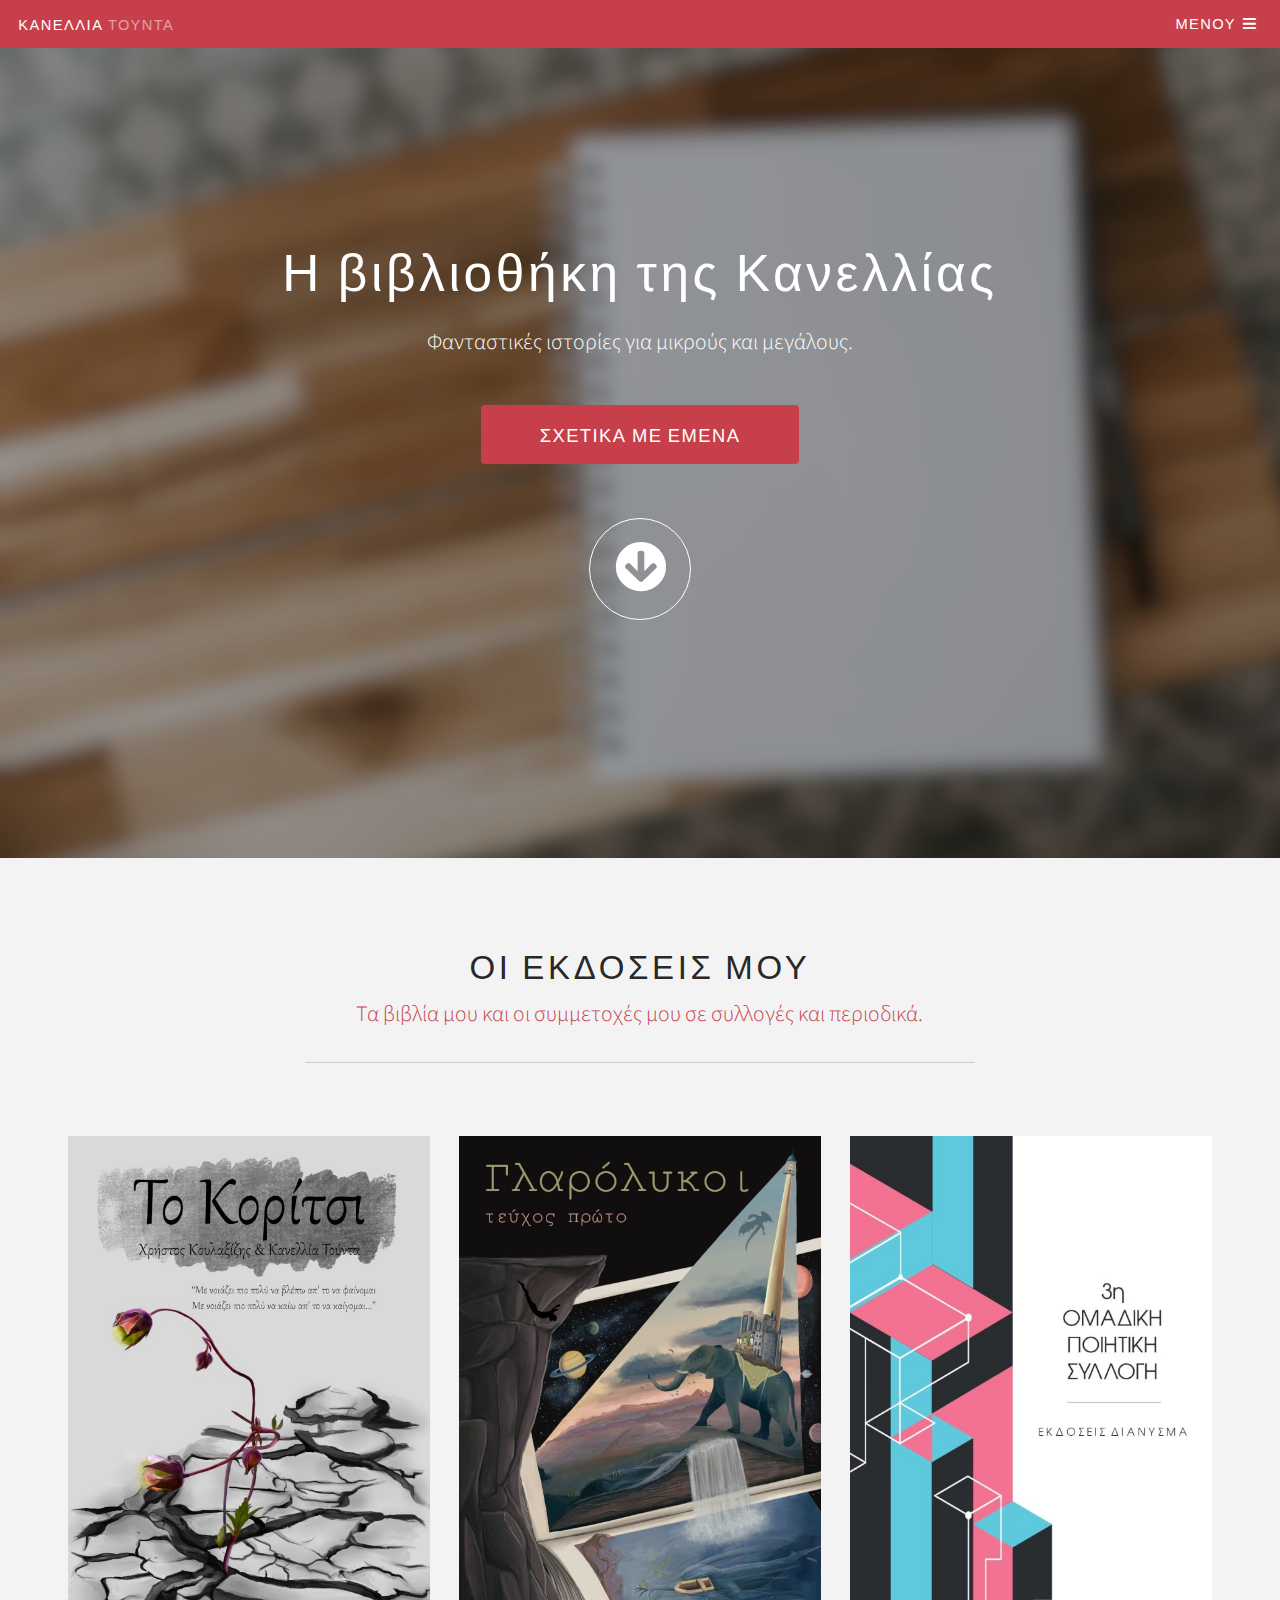
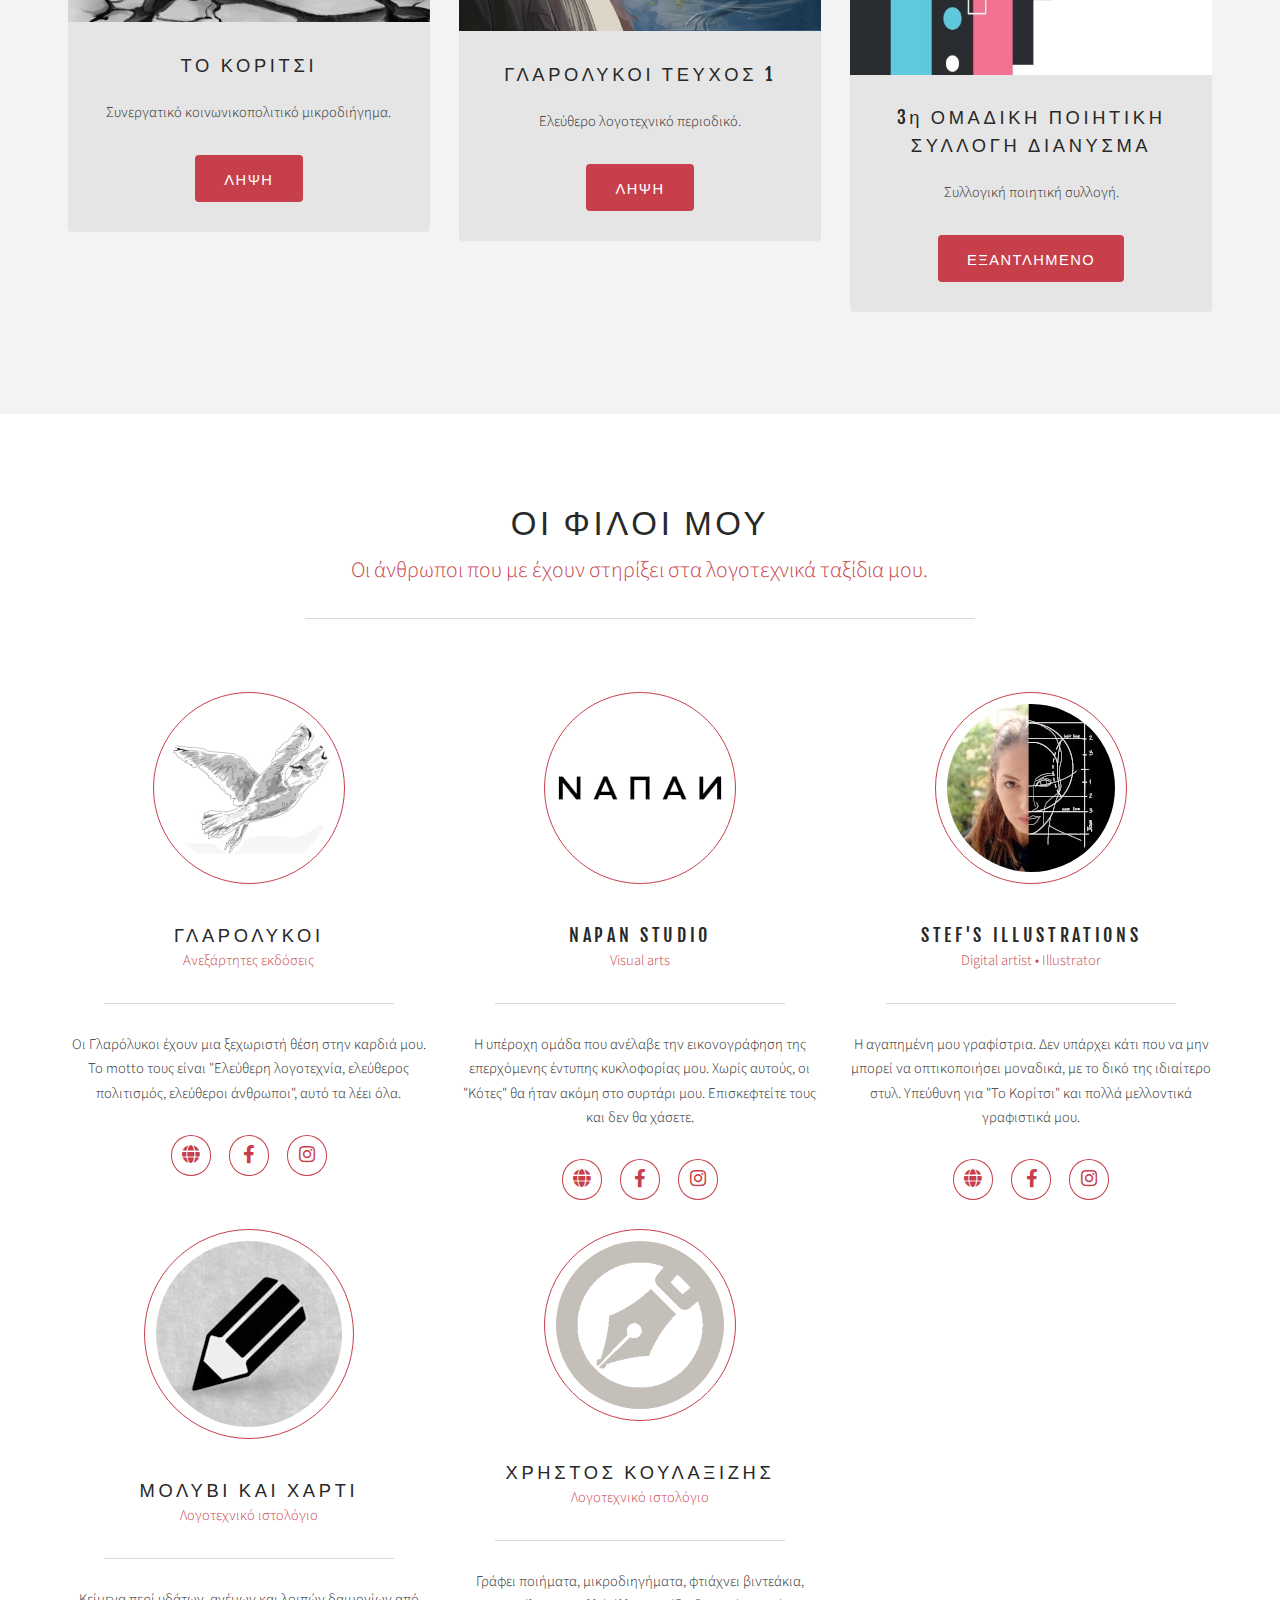
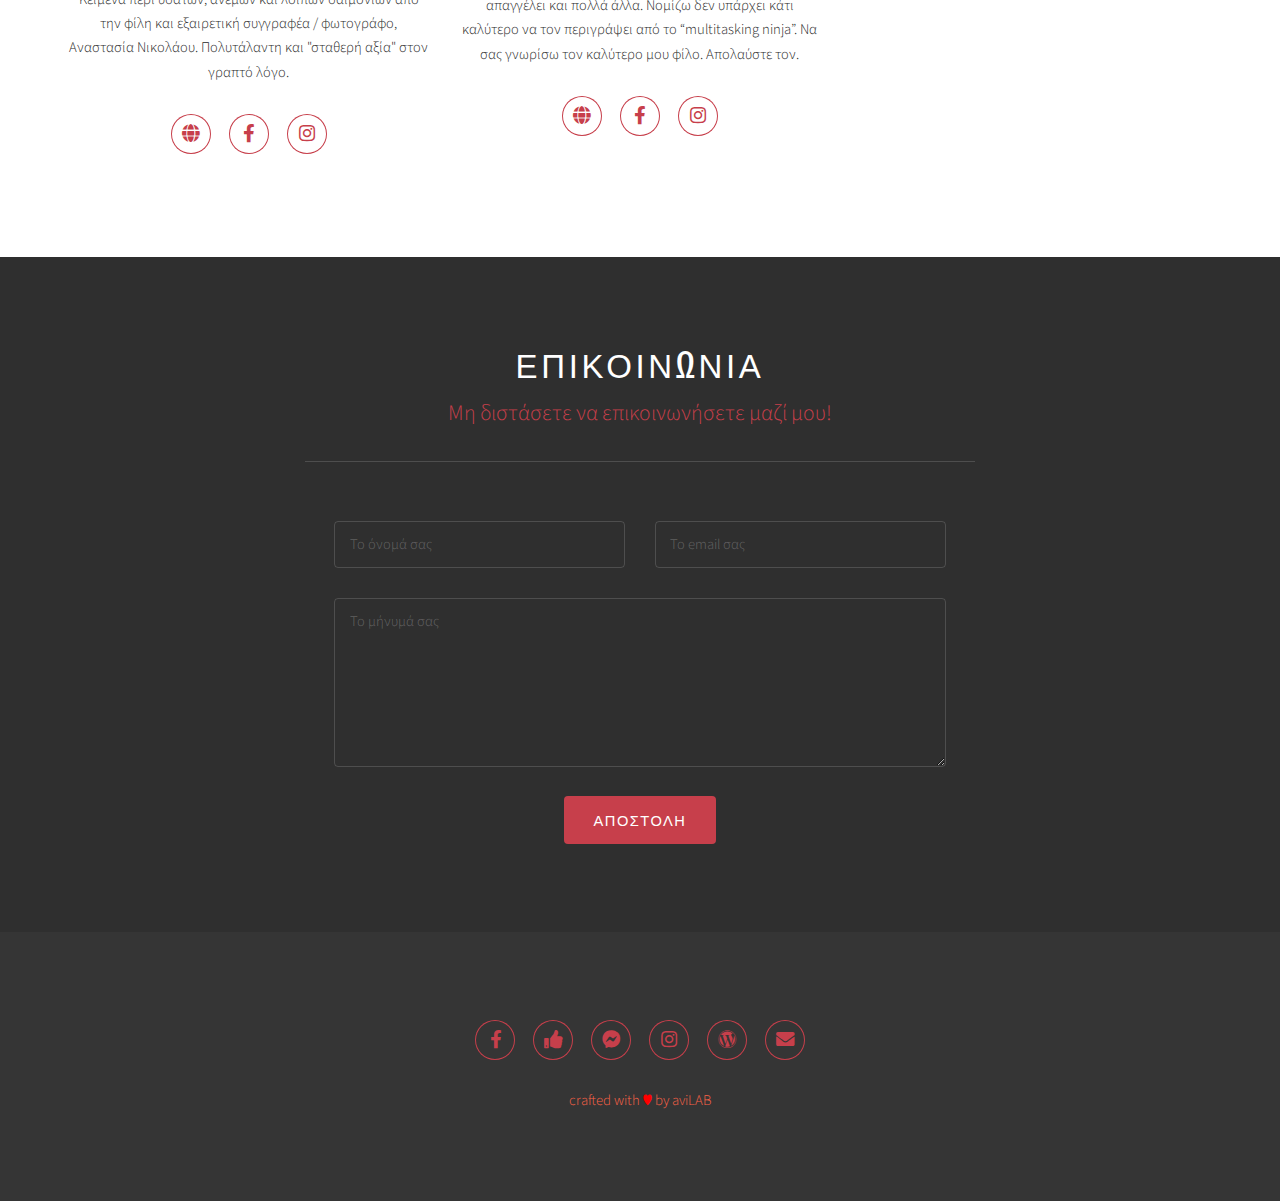
==== commit c11277c5: "Update links" ====
--- a/index.html
+++ b/index.html
@@ -234,7 +234,7 @@
 					</ul>
 				</div>
 				<div class="copyright">
-					<a href="https://pixelarity.com/?ref=8559151414" target="_blank" style="color:Tomato;">ΣΧΕΔΙΑΣΜΟΣ</a> &#8226; <a href="http://www.papaki.com/?rid=ppkhost" target="_blank" style="color:Tomato;">ΦΙΛΟΞΕΝΙΑ</a>
+					<a href="https://pixelarity.com/?ref=8559151414" target="_blank" style="color:Tomato;">crafted with <span style="color:red;">&hearts;</span> by aviLAB</a>
 				</div>
 			</section>
 
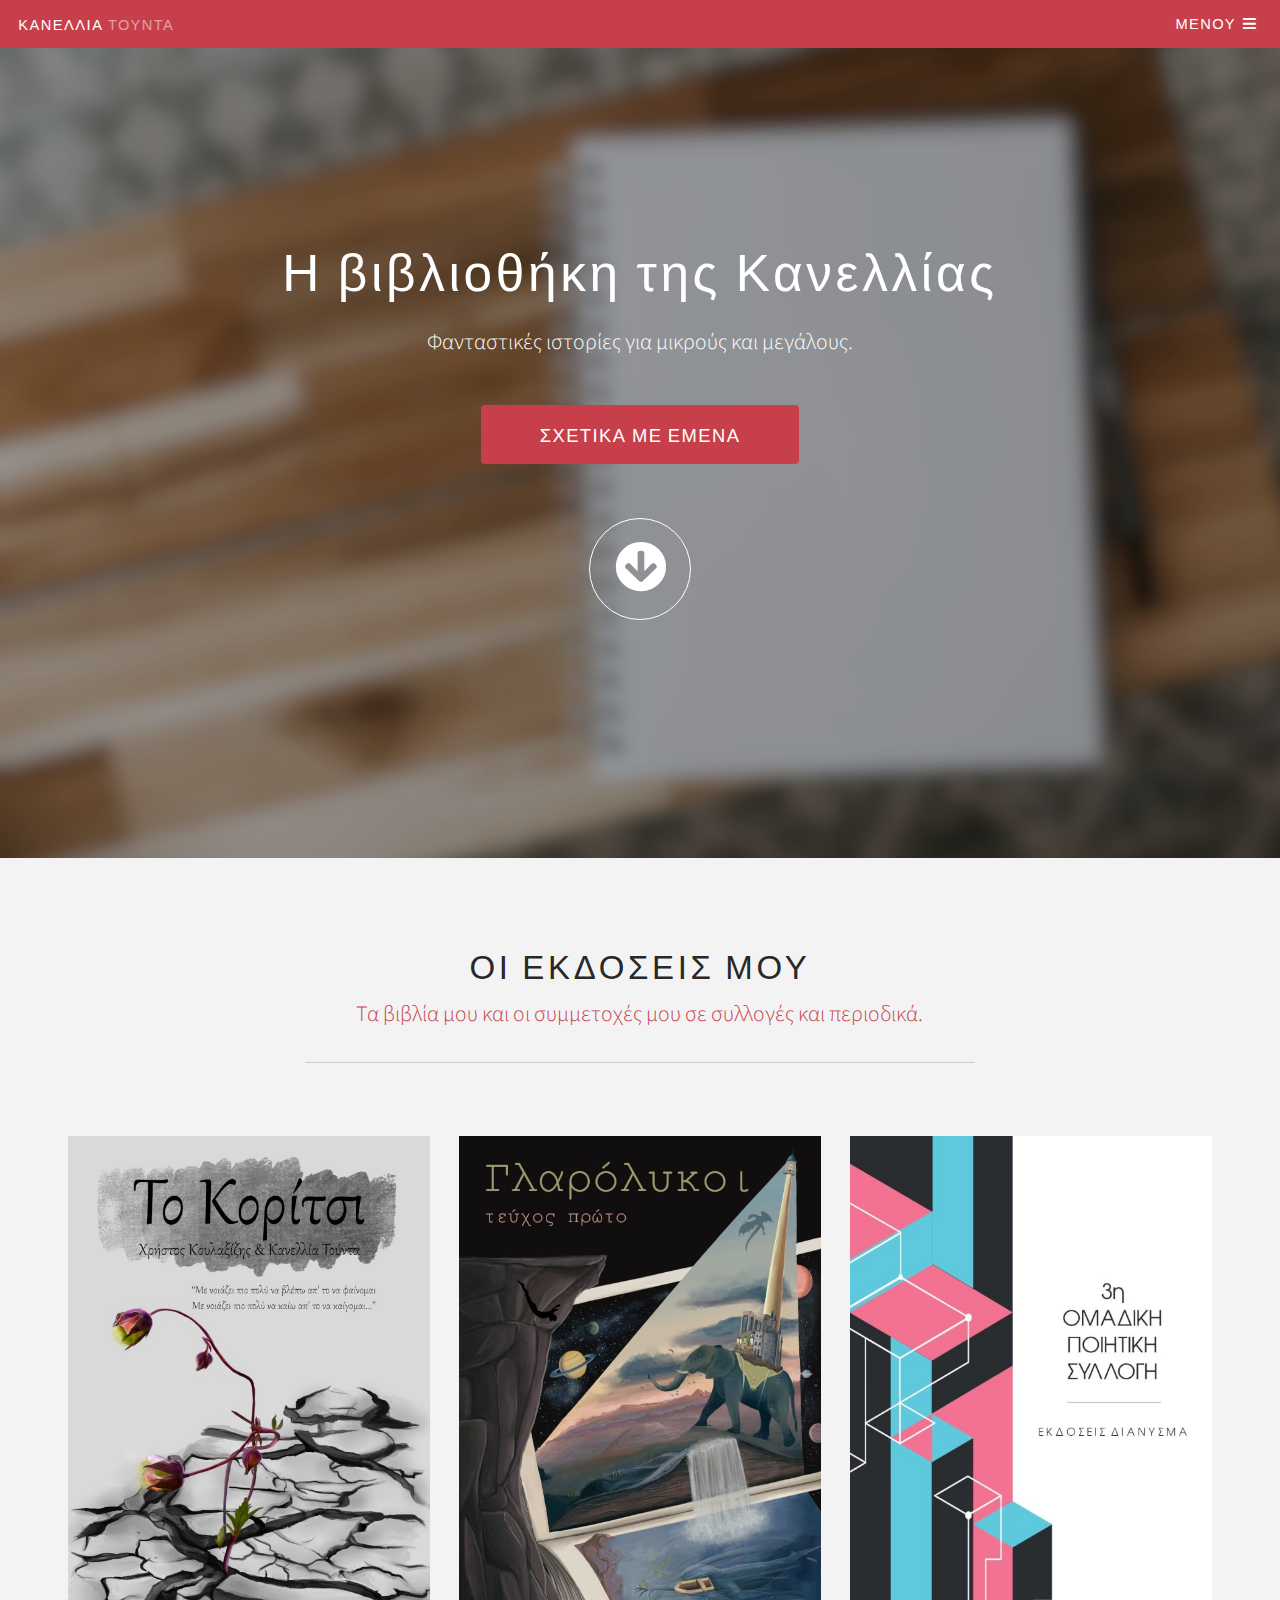
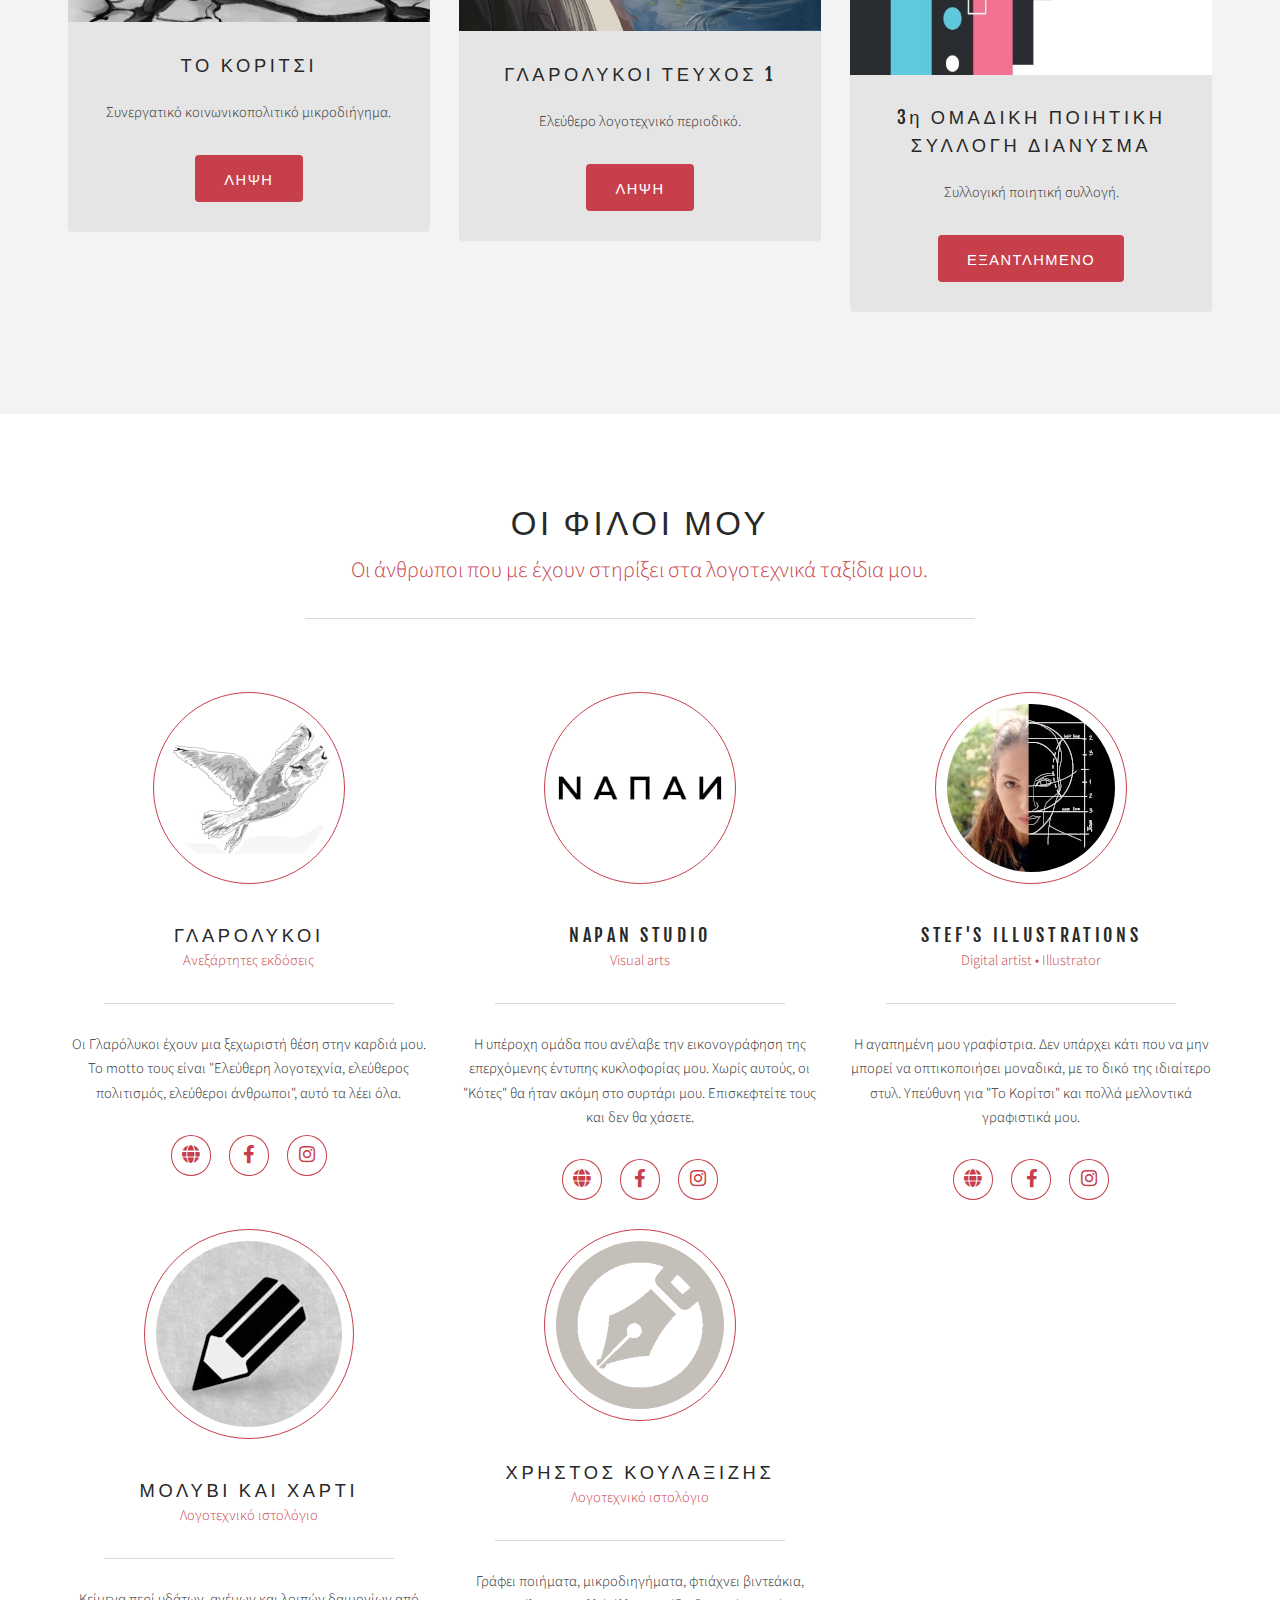
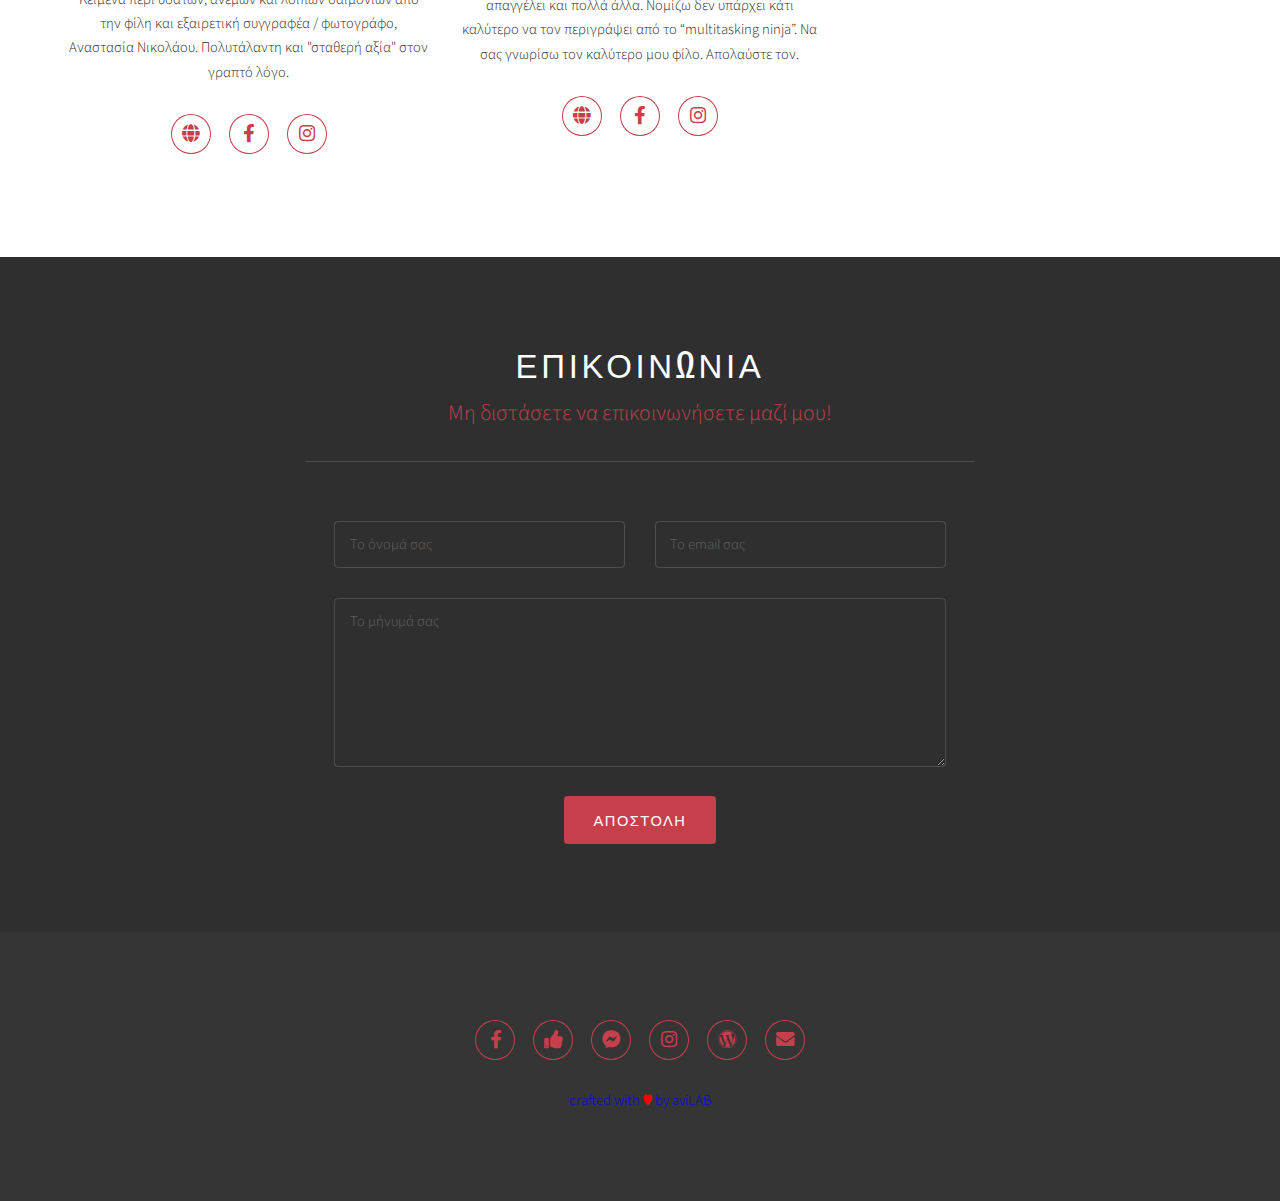
==== commit 8d30b083: "Update" ====
--- a/index.html
+++ b/index.html
@@ -234,7 +234,7 @@
 					</ul>
 				</div>
 				<div class="copyright">
-					<a href="https://pixelarity.com/?ref=8559151414" target="_blank" style="color:Tomato;">crafted with <span style="color:red;">&hearts;</span> by aviLAB</a>
+					<a href="https://avilab.gr" target="_blank">crafted with <span style="color:red;">&hearts;</span> by aviLAB</a>
 				</div>
 			</section>
 
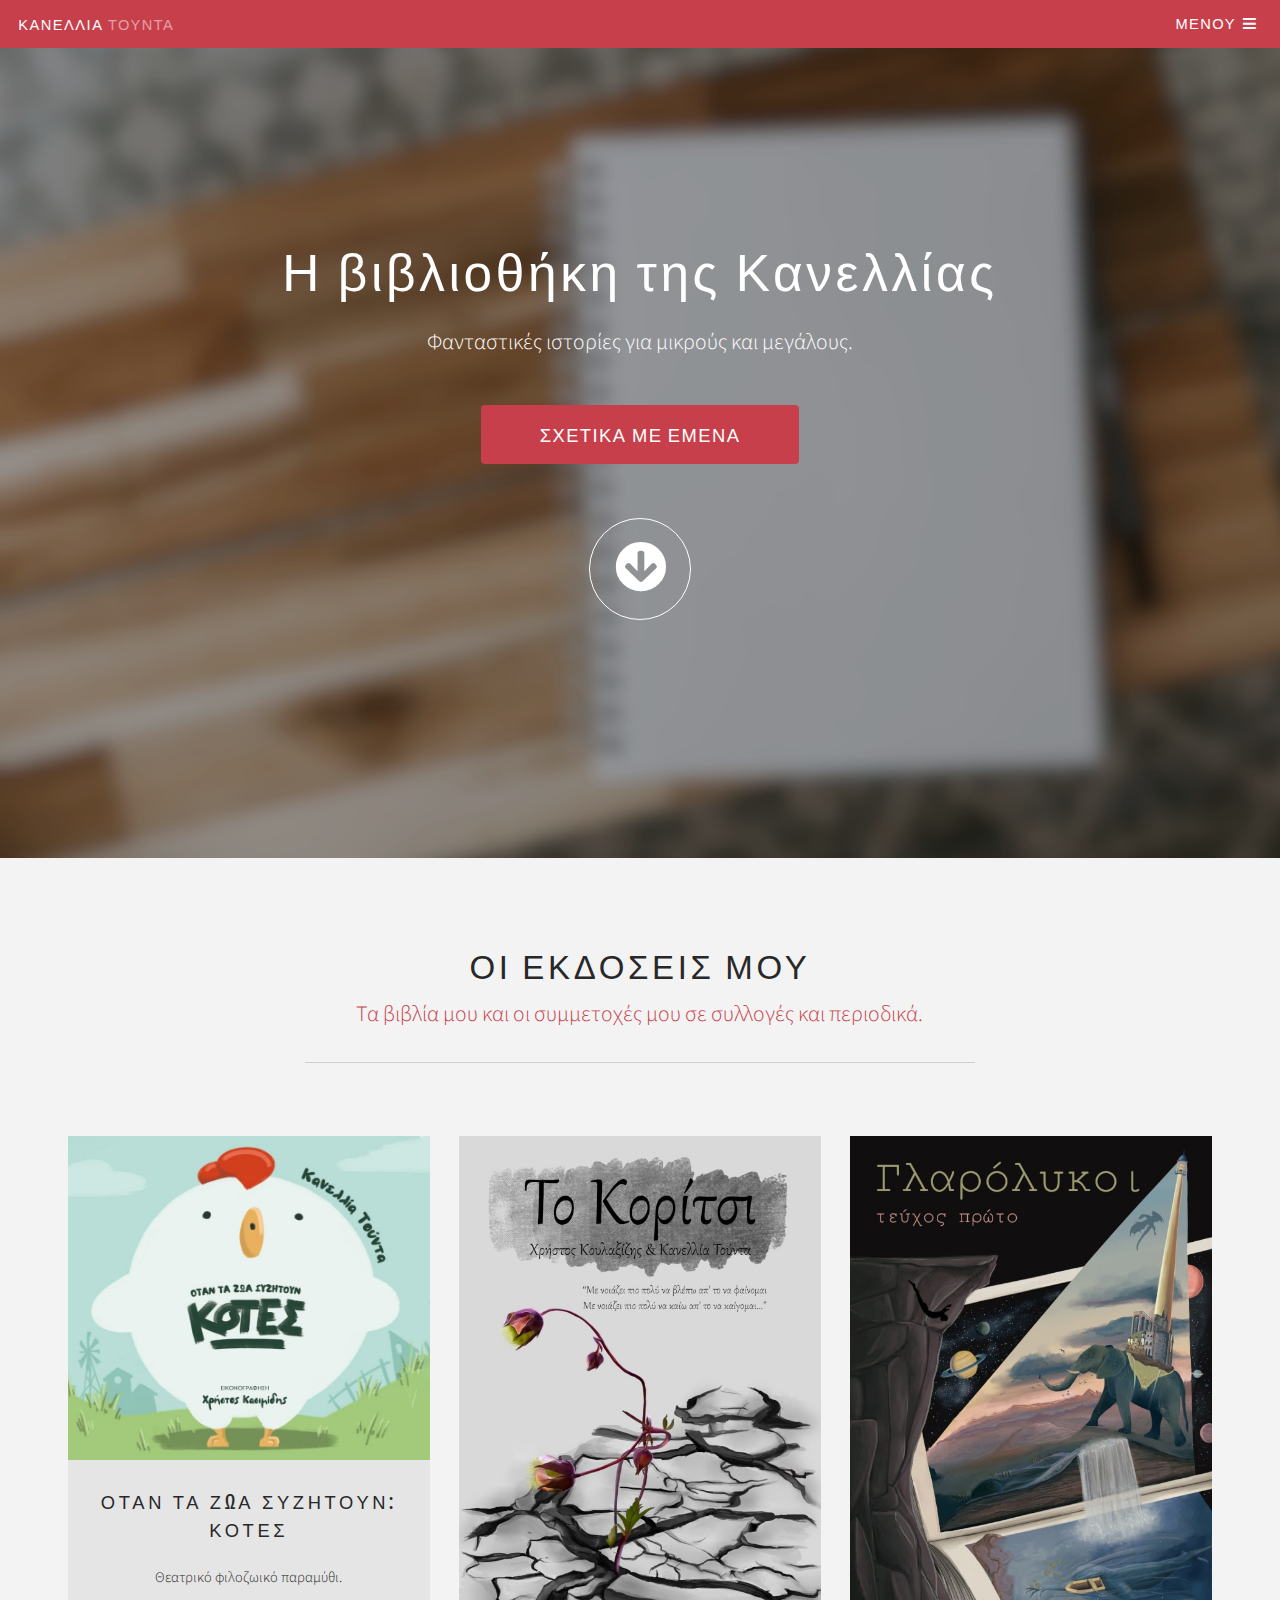
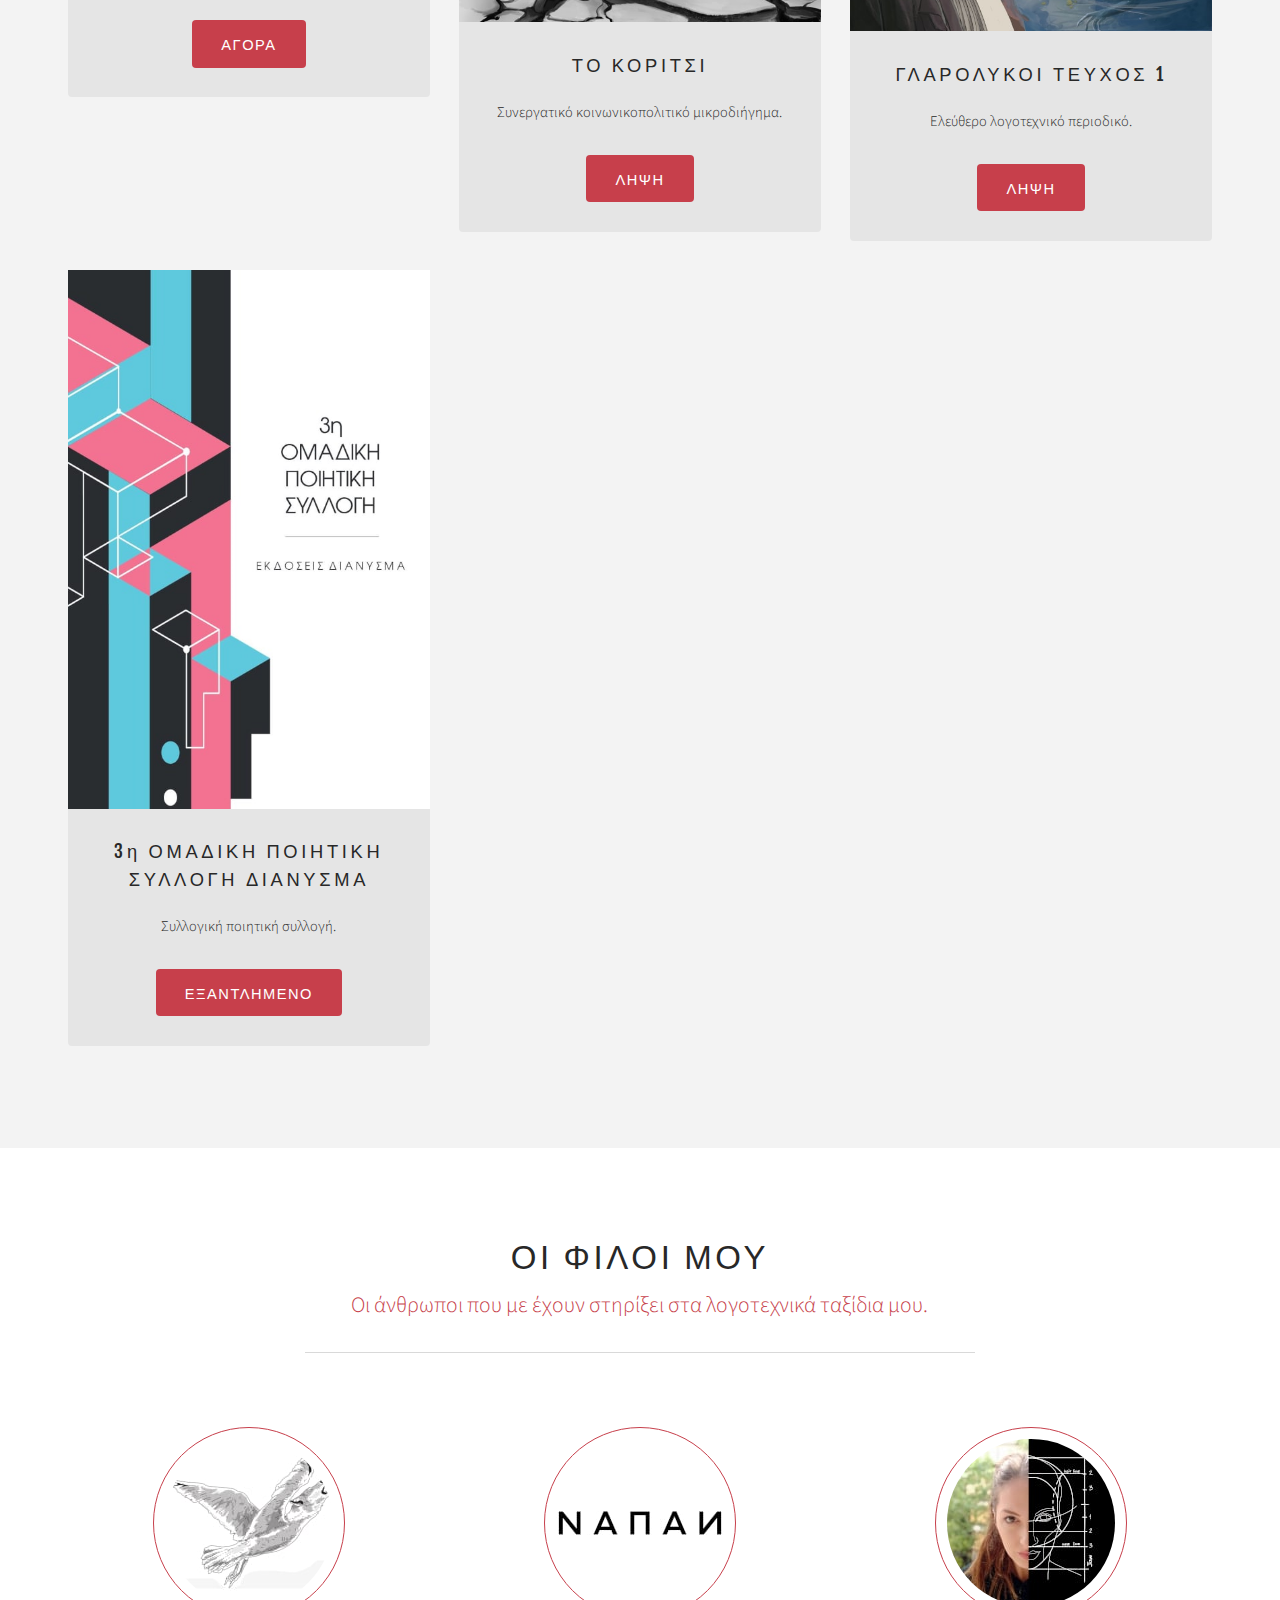
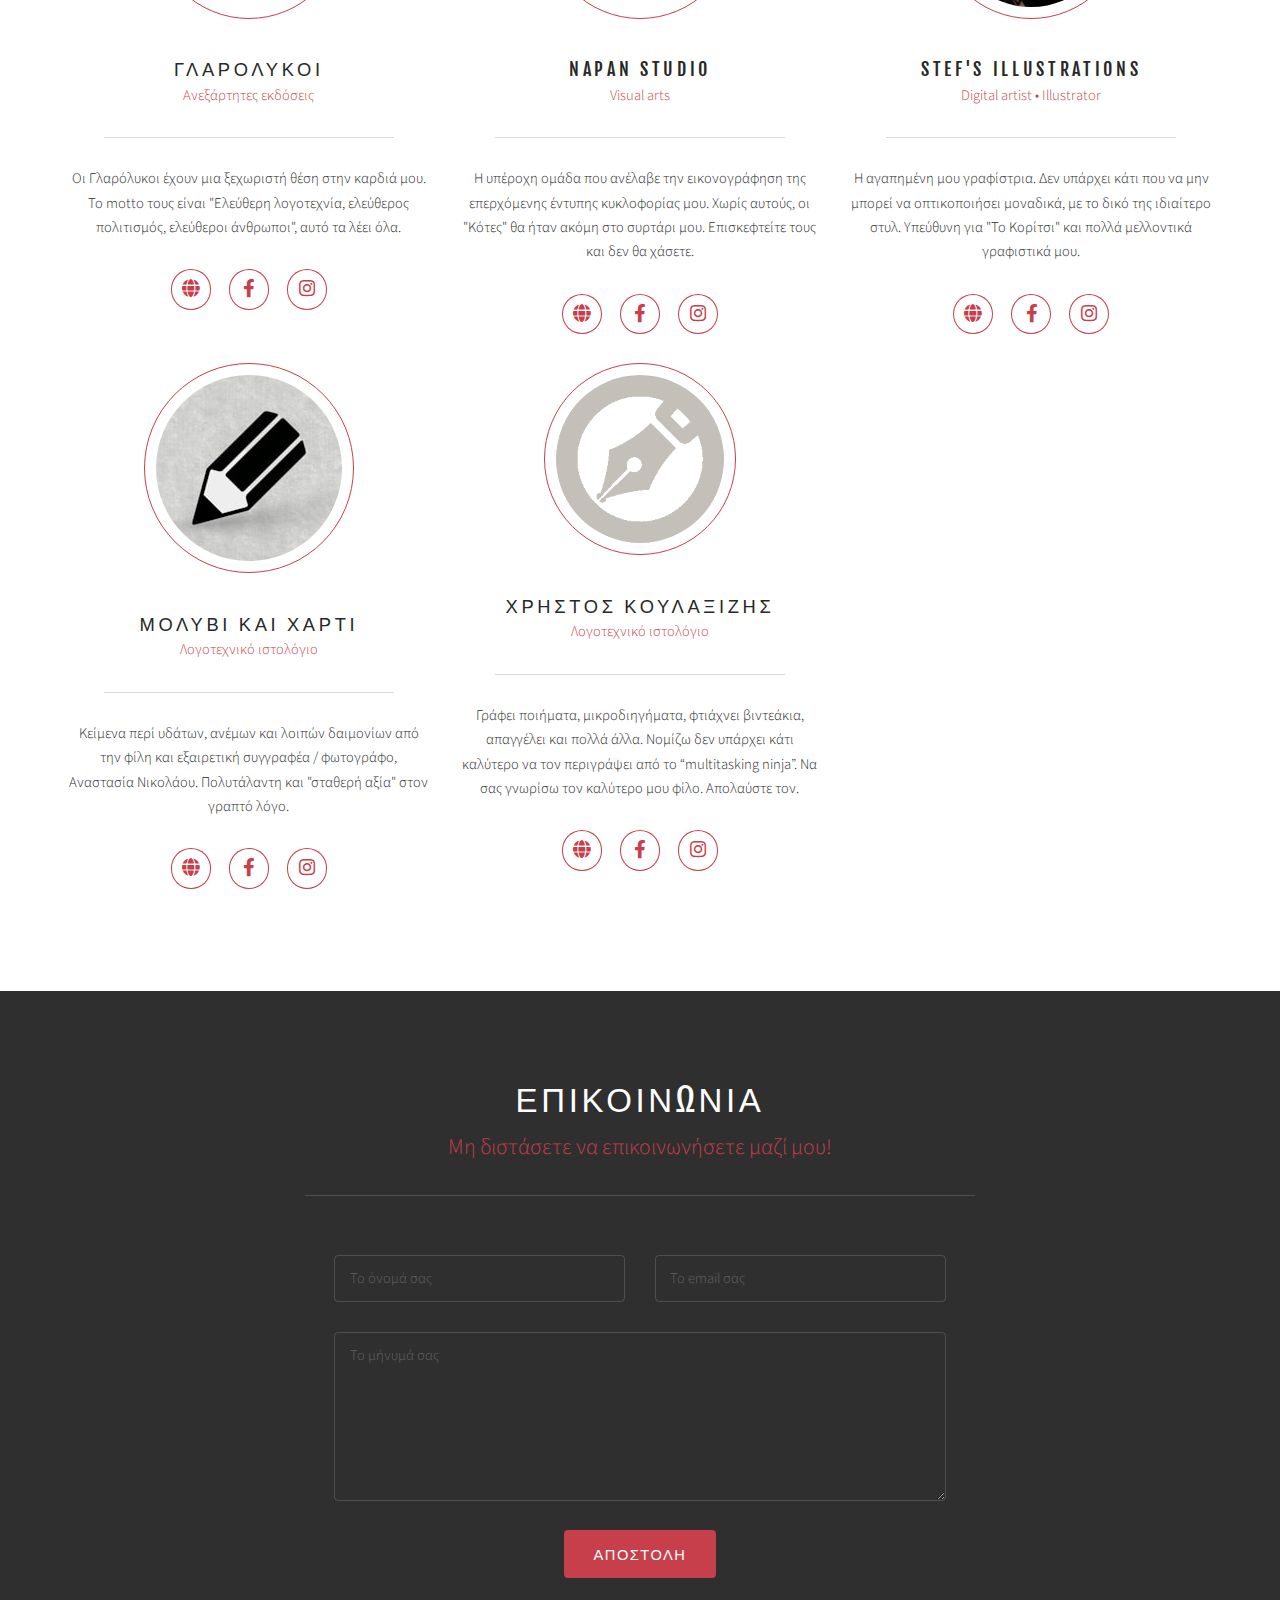
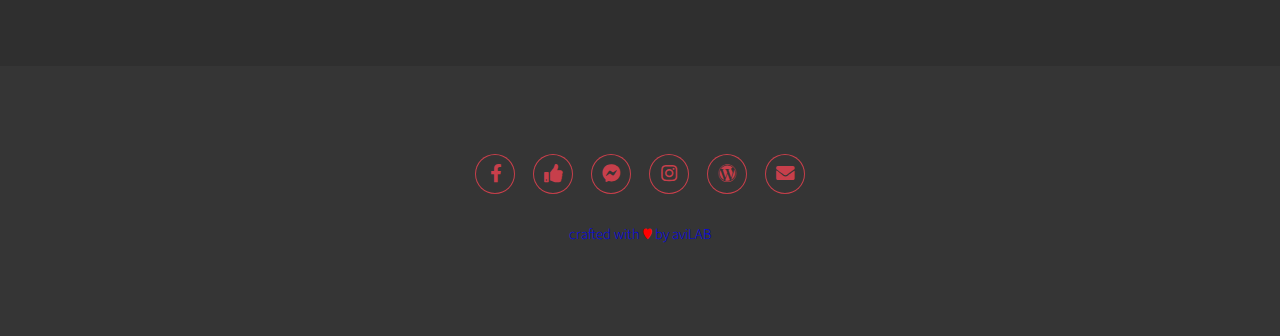
==== commit c6c391dc: "Update" ====
--- a/index.html
+++ b/index.html
@@ -68,6 +68,18 @@
 						<p>Τα βιβλία μου και οι συμμετοχές μου σε συλλογές και περιοδικά.</p>
 					</header>
 					<div class="spotlights">
+					<div class="spotlight">
+							<article>
+								<img class="image fit" src="images/book-04.jpg" alt="Όταν τα ζώα συζητούν: Κότες" />
+								<div class="content">
+									<h3>ΟΤΑΝ ΤΑ ΖΩΑ ΣΥΖΗΤΟΥΝ: ΚΟΤΕΣ</h3>
+									<p>Θεατρικό φιλοζωικό παραμύθι.</p>
+									<ul class="actions special">
+										<li><a href="https://glarolykoi.net/kotes.html" class="button primary" target="_blank">ΑΓΟΡΑ</a></li>
+									</ul>
+								</div>
+							</article>
+						</div>
 						<div class="spotlight">
 							<article>
 								<img class="image fit" src="images/book-02.jpg" alt="Το Κορίτσι" />
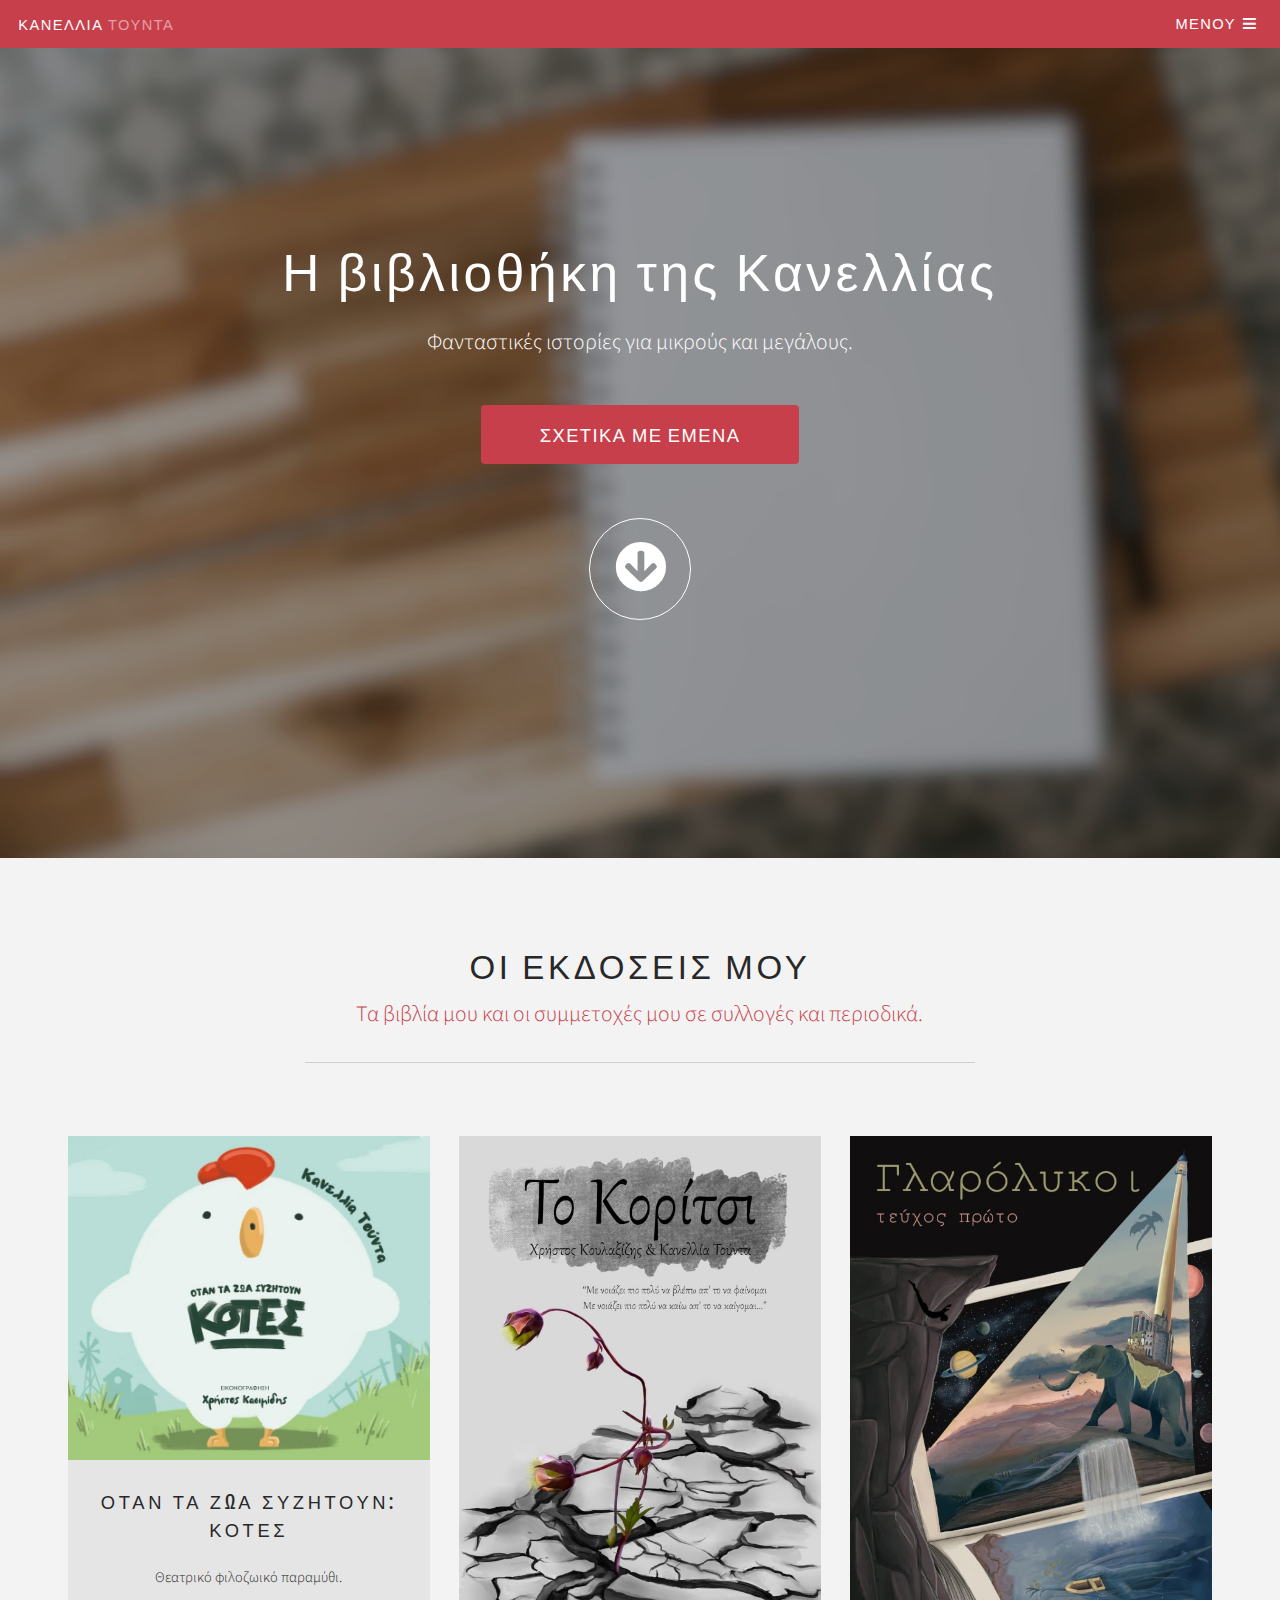
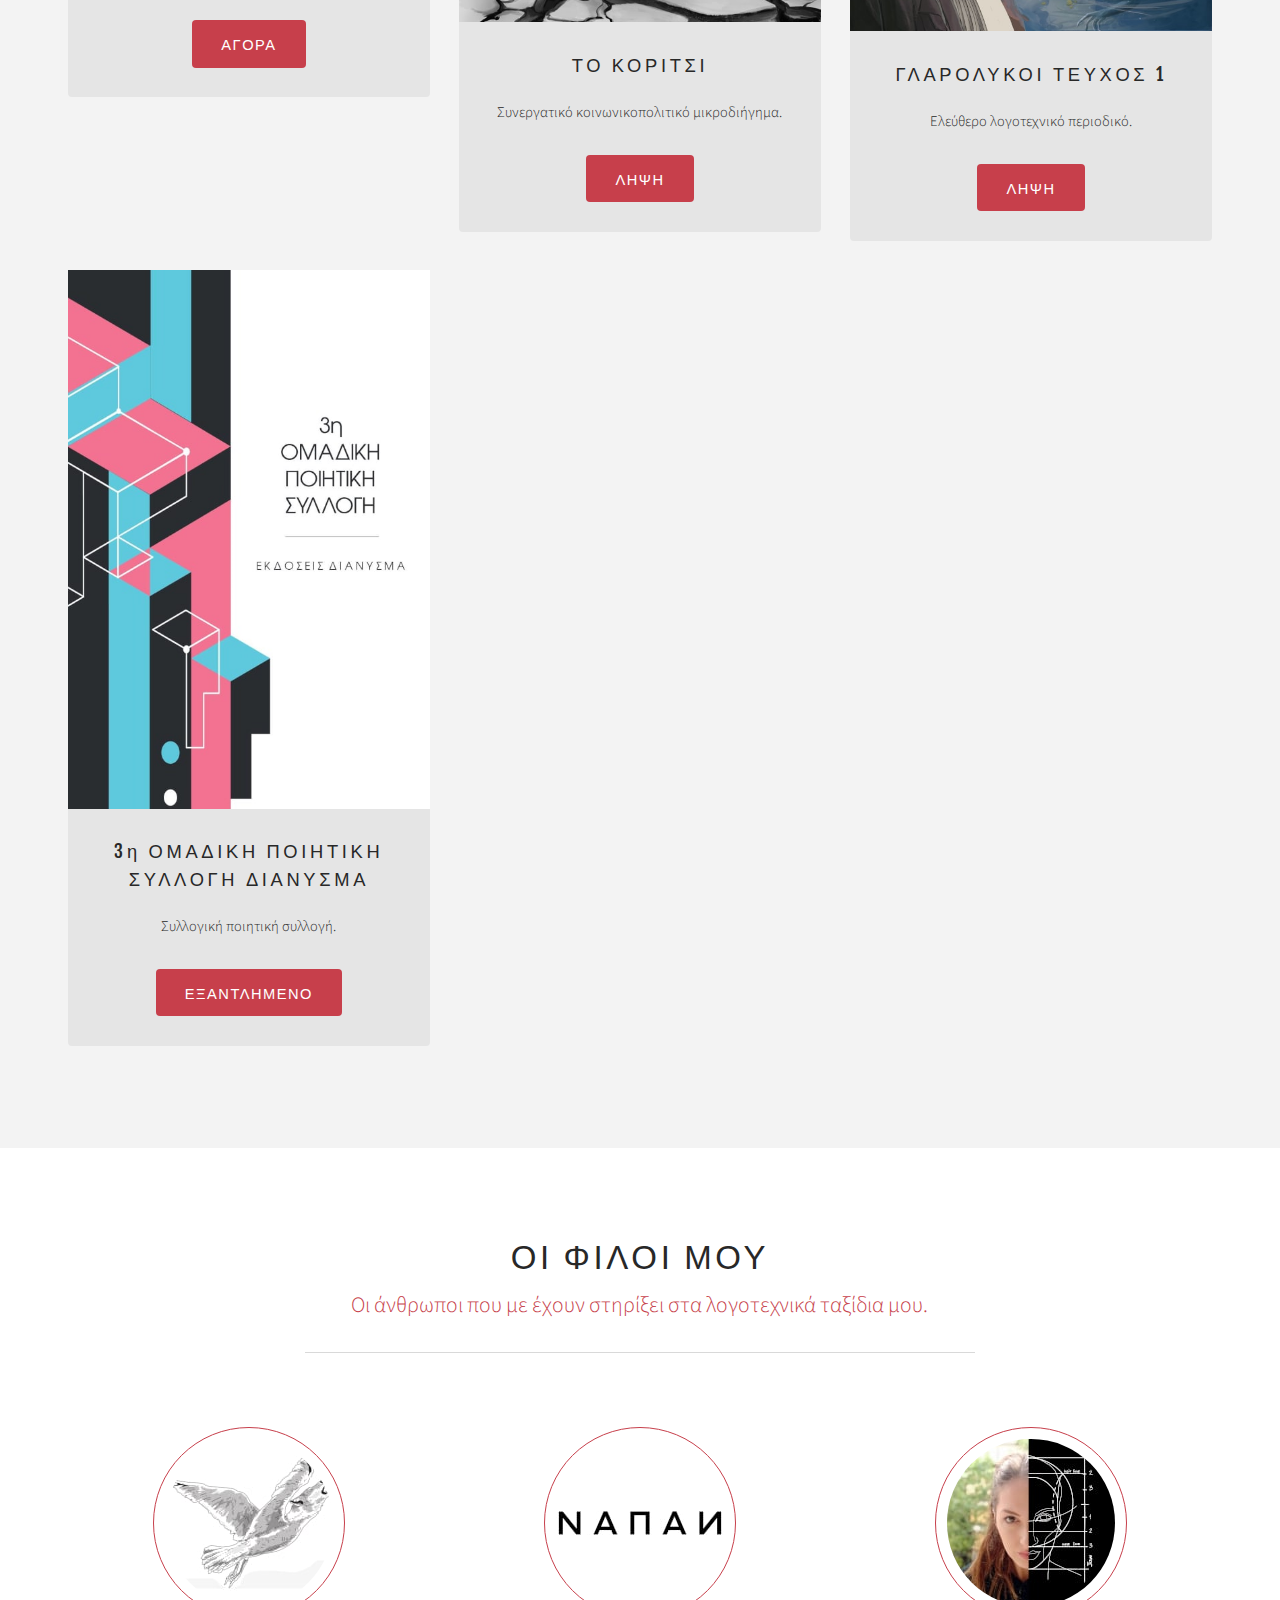
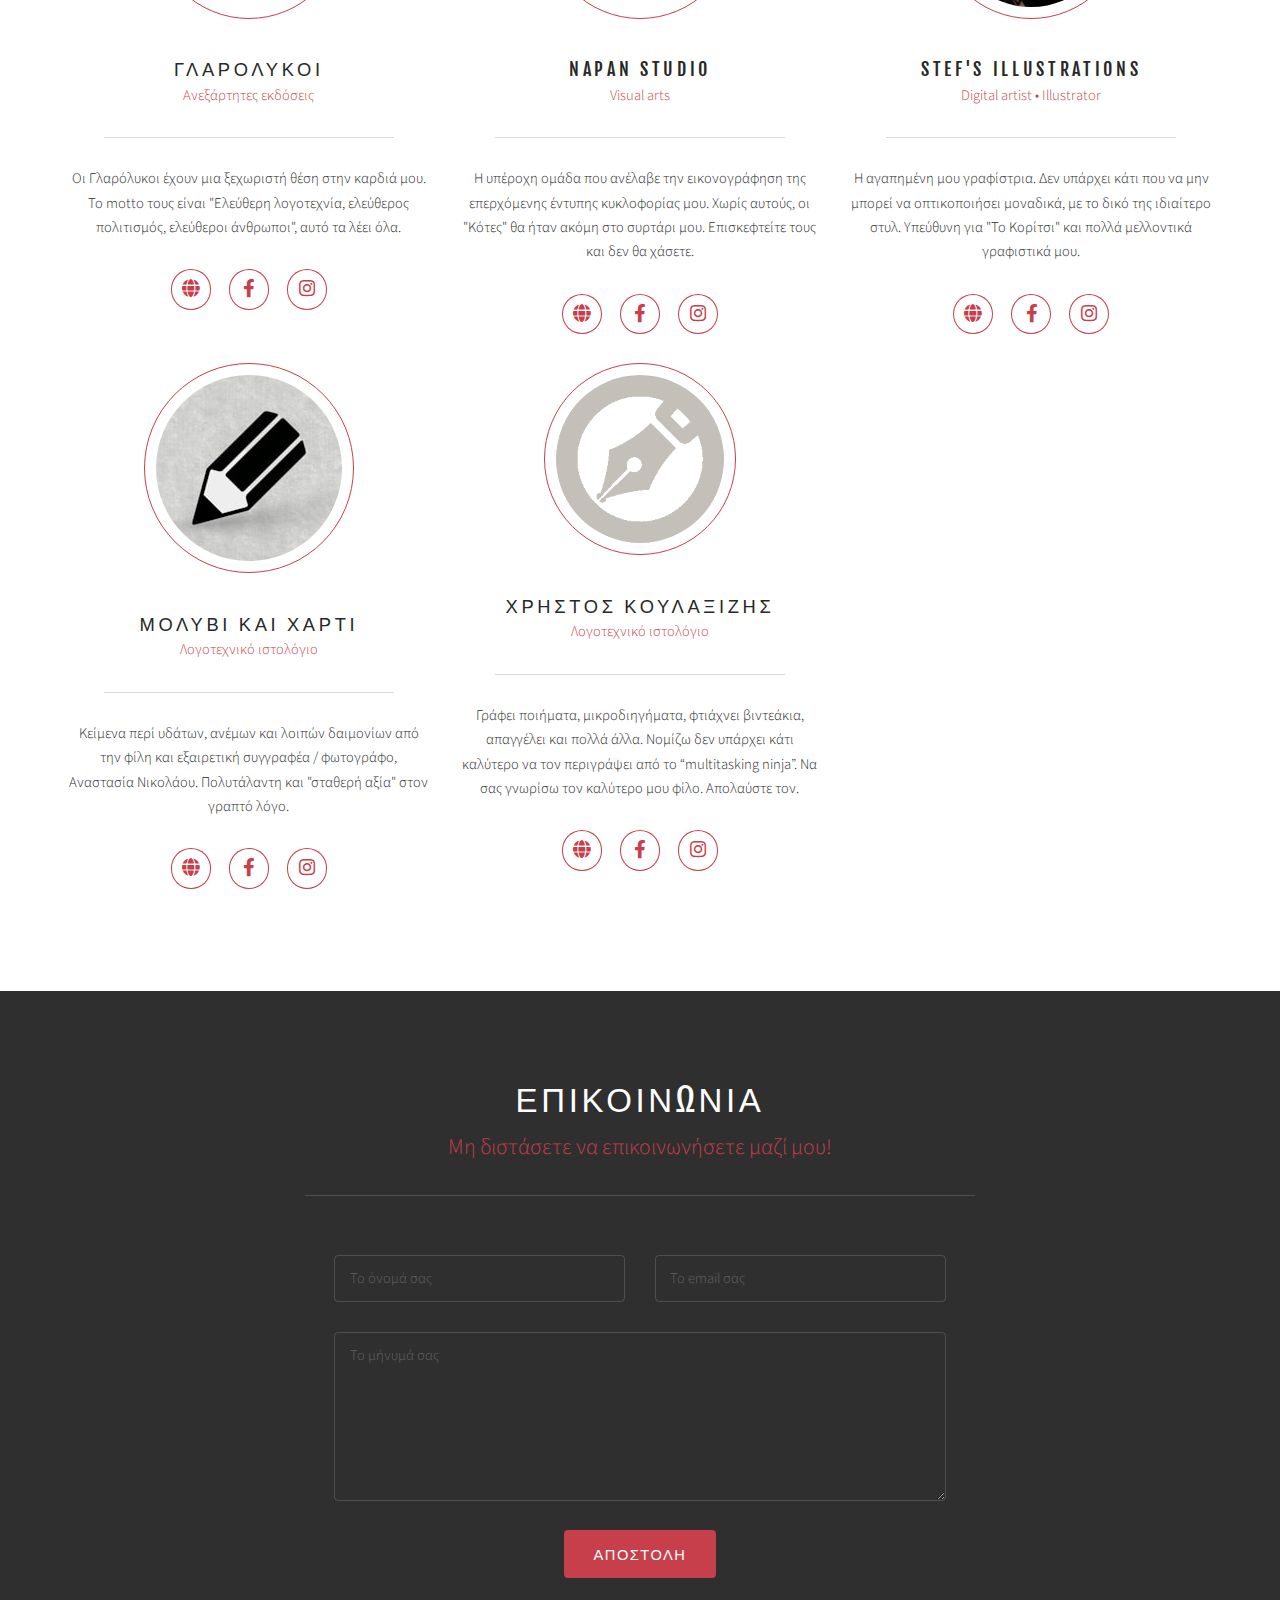
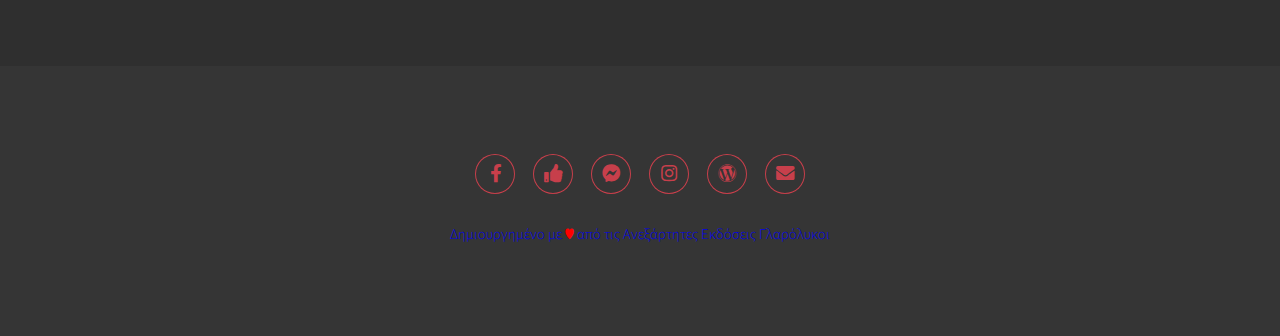
==== commit 9c15747e: "Attribution" ====
--- a/index.html
+++ b/index.html
@@ -75,7 +75,7 @@
 									<h3>ΟΤΑΝ ΤΑ ΖΩΑ ΣΥΖΗΤΟΥΝ: ΚΟΤΕΣ</h3>
 									<p>Θεατρικό φιλοζωικό παραμύθι.</p>
 									<ul class="actions special">
-										<li><a href="https://glarolykoi.net/kotes.html" class="button primary" target="_blank">ΑΓΟΡΑ</a></li>
+										<li><a href="https://www.glarolykoi.net/product/%ce%ba%ce%b1%ce%bd%ce%b5%ce%bb%ce%bb%ce%af%ce%b1-%cf%84%ce%bf%cf%8d%ce%bd%cf%84%ce%b1-%cf%8c%cf%84%ce%b1%ce%bd-%cf%84%ce%b1-%ce%b6%cf%8e%ce%b1-%cf%83%cf%85%ce%b6%ce%b7%cf%84%ce%bf%cf%8d%ce%bd/" class="button primary" target="_blank">ΑΓΟΡΑ</a></li>
 									</ul>
 								</div>
 							</article>
@@ -87,7 +87,7 @@
 									<h3>ΤΟ ΚΟΡΙΤΣΙ</h3>
 									<p>Συνεργατικό κοινωνικοπολιτικό μικροδιήγημα.</p>
 									<ul class="actions special">
-										<li><a href="https://glarolykoi.net/to-koritsi.html" class="button primary" target="_blank">ΛΗΨΗ</a></li>
+										<li><a href="https://www.glarolykoi.net/product/%cf%87%cf%81%ce%ae%cf%83%cf%84%ce%bf%cf%82-%ce%ba%ce%bf%cf%85%ce%bb%ce%b1%ce%be%ce%af%ce%b6%ce%b7%cf%82-%ce%ba%ce%b1%ce%bd%ce%b5%ce%bb%ce%bb%ce%af%ce%b1-%cf%84%ce%bf%cf%8d%ce%bd%cf%84%ce%b1-%cf%84/" class="button primary" target="_blank">ΛΗΨΗ</a></li>
 									</ul>
 								</div>
 							</article>
@@ -99,7 +99,7 @@
 									<h3>ΓΛΑΡΟΛΥΚΟΙ ΤΕΥΧΟΣ 1</h3>
 									<p>Ελεύθερο λογοτεχνικό περιοδικό.</p>
 									<ul class="actions special">
-										<li><a href="https://glarolykoi.net/glarolykoi-teyxos-1.html" class="button primary" target="_blank">ΛΗΨΗ</a></li>
+										<li><a href="https://www.glarolykoi.net/product/%cf%83%cf%85%ce%bb%ce%bb%ce%bf%ce%b3%ce%b9%ce%ba%cf%8c-%ce%b3%ce%bb%ce%b1%cf%81%cf%8c%ce%bb%cf%85%ce%ba%ce%bf%ce%b9-%cf%84%ce%b5%cf%8d%cf%87%ce%bf%cf%82-1%ce%bf/" class="button primary" target="_blank">ΛΗΨΗ</a></li>
 									</ul>
 								</div>
 							</article>
@@ -246,7 +246,7 @@
 					</ul>
 				</div>
 				<div class="copyright">
-					<a href="https://avilab.gr" target="_blank">crafted with <span style="color:red;">&hearts;</span> by aviLAB</a>
+					<a href="https://glarolykoi.net/services" target="_blank">Δημιουργημένο με <span style="color:red;">&hearts;</span> από τις Ανεξάρτητες Εκδόσεις Γλαρόλυκοι</a>
 				</div>
 			</section>
 
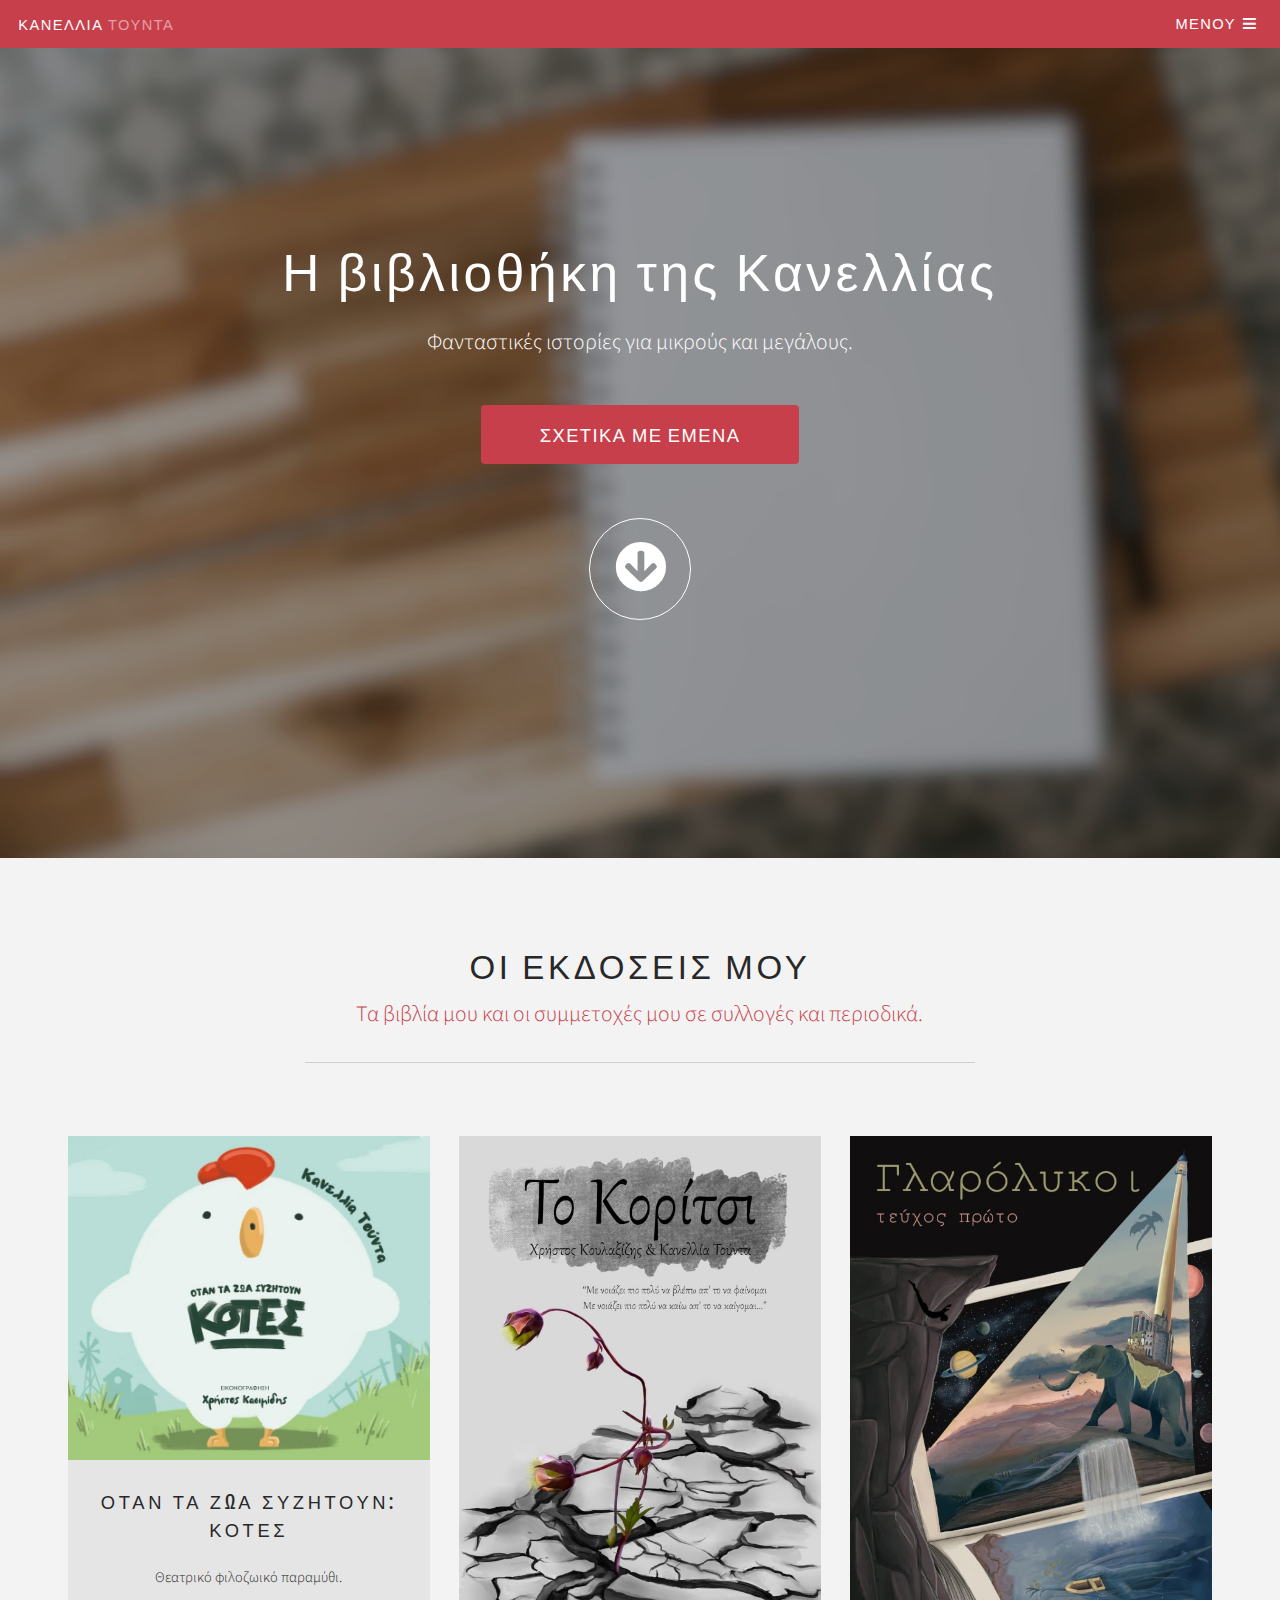
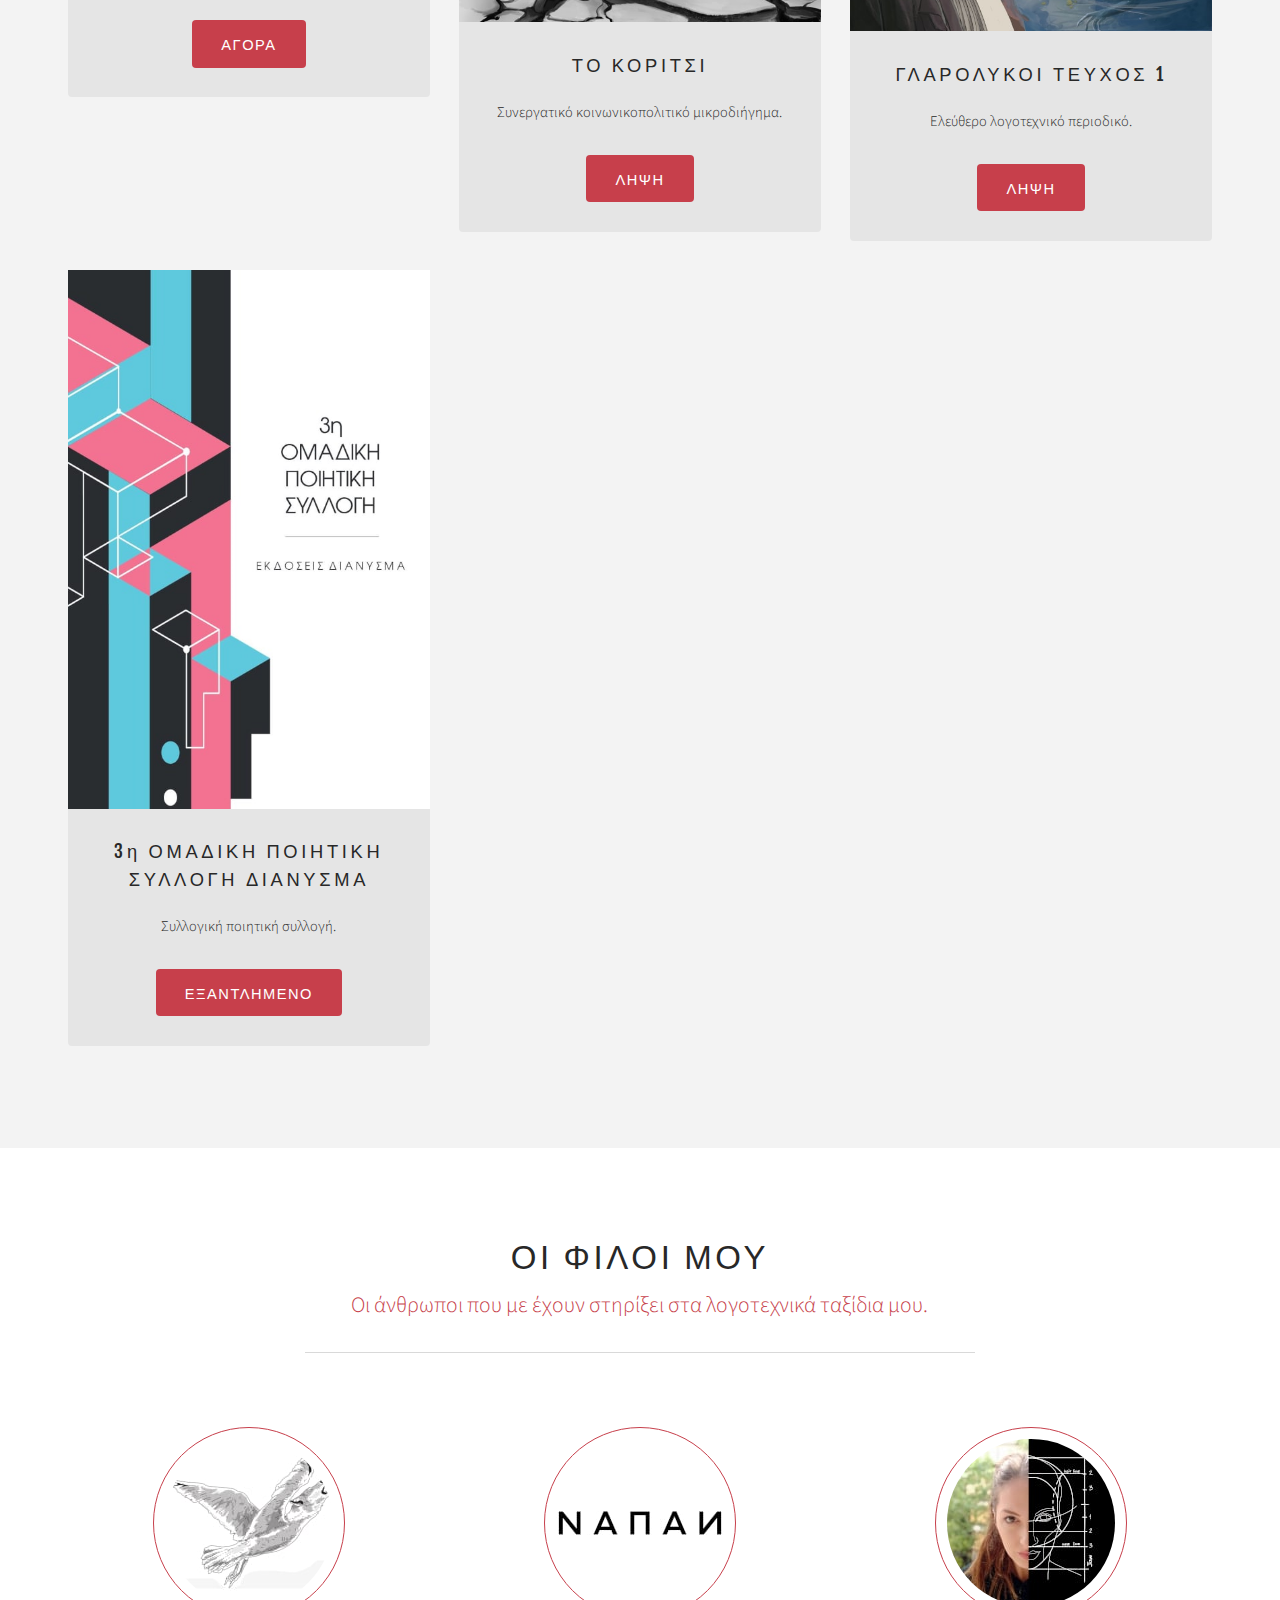
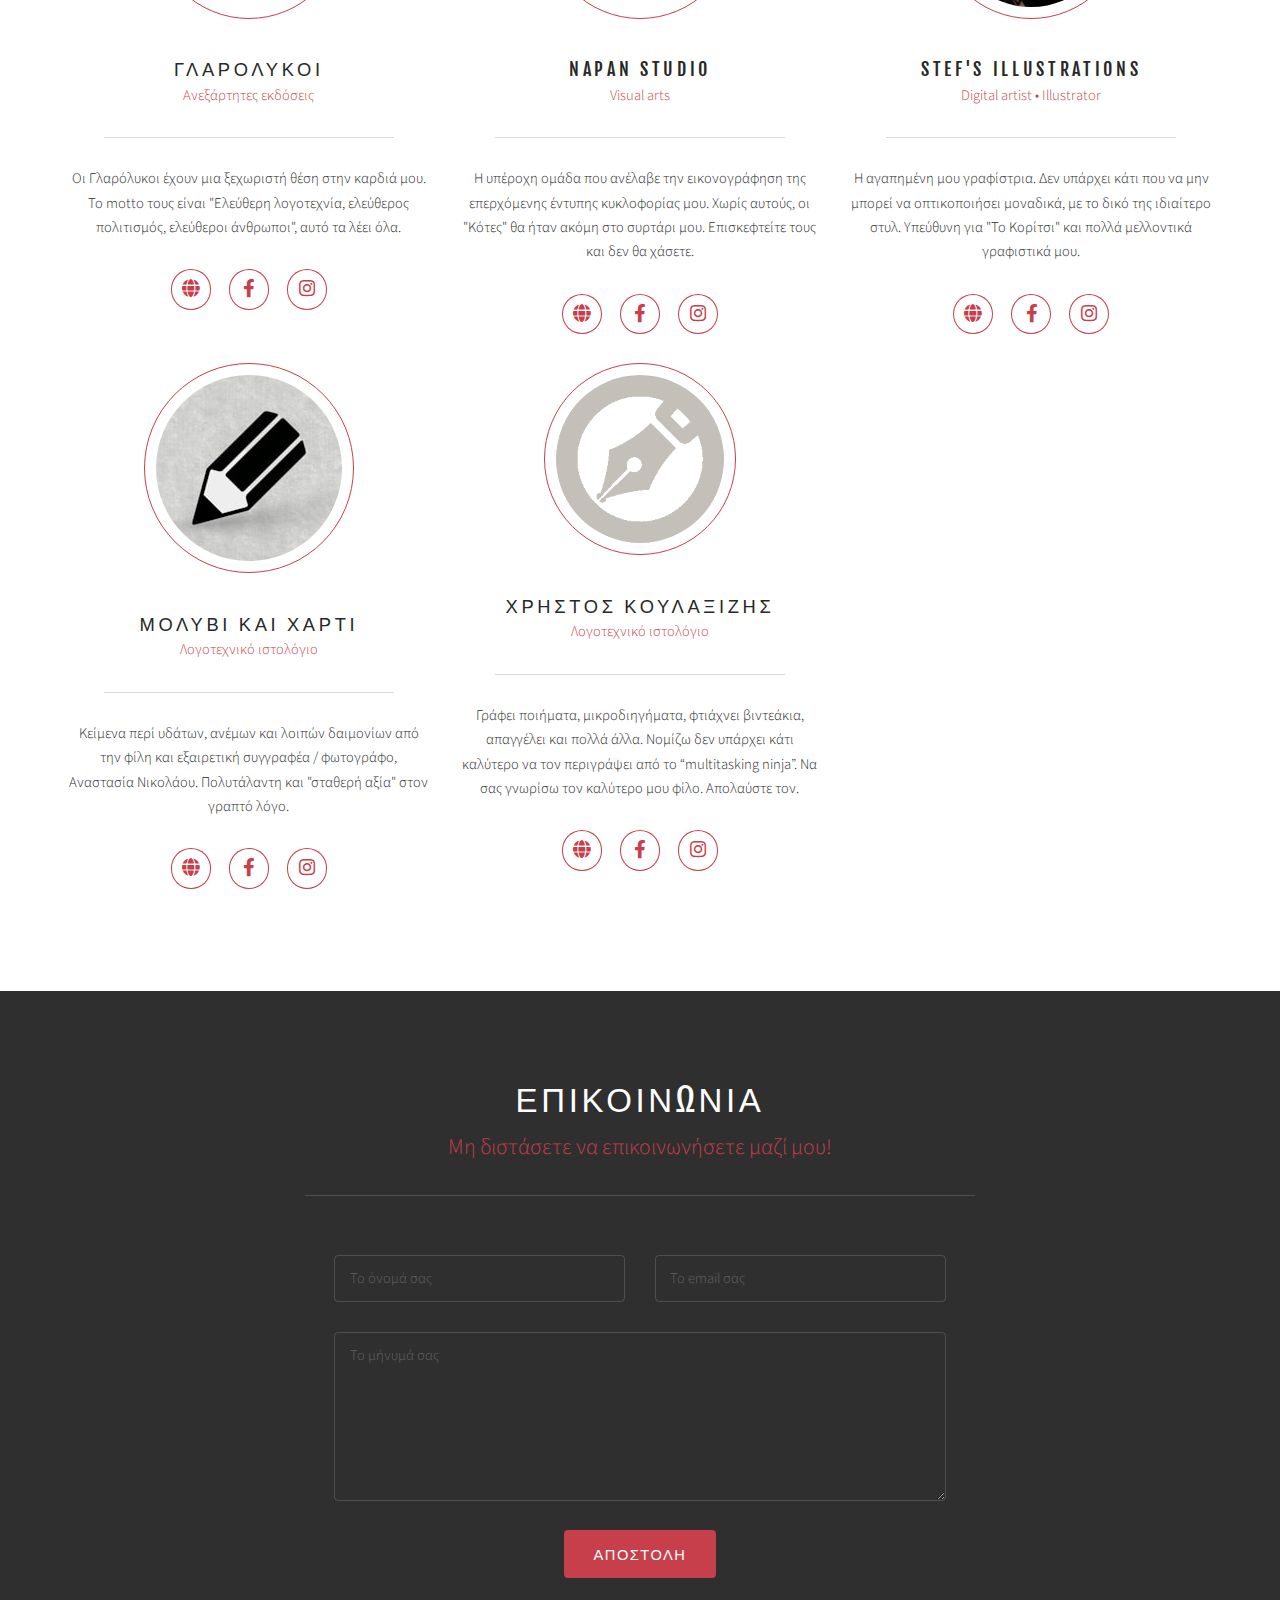
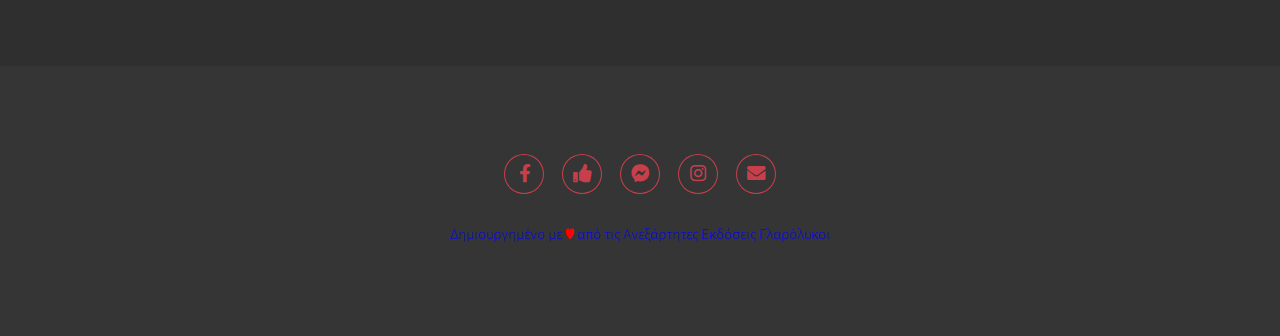
==== commit b7e7209d: "Remove links" ====
--- a/index.html
+++ b/index.html
@@ -241,7 +241,6 @@
 						<li><a href="https://www.facebook.com/kanelliablog" class="icon solid  fa-thumbs-up" target="_blank"><span class="label">FB Page</span></a></li>
 						<li><a href="https://m.me/kanellia.tounta" class="icon brands fa-facebook-messenger" target="_blank"><span class="label">Messenger</span></a></li>
 						<li><a href="https://www.instagram.com/kanellia_tounta" class="icon brands fa-instagram" target="_blank"><span class="label">Instagram</span></a></li>
-						<li><a href="https://kanellia.blog/" class="icon brands fa-wordpress" target="_blank"><span class="label">Blog</span></a></li>
 						<li><a href="mailto:kanellia@pmail.gr" class="icon solid fa-envelope" target="_blank"><span class="label">Email</span></a></li>
 					</ul>
 				</div>
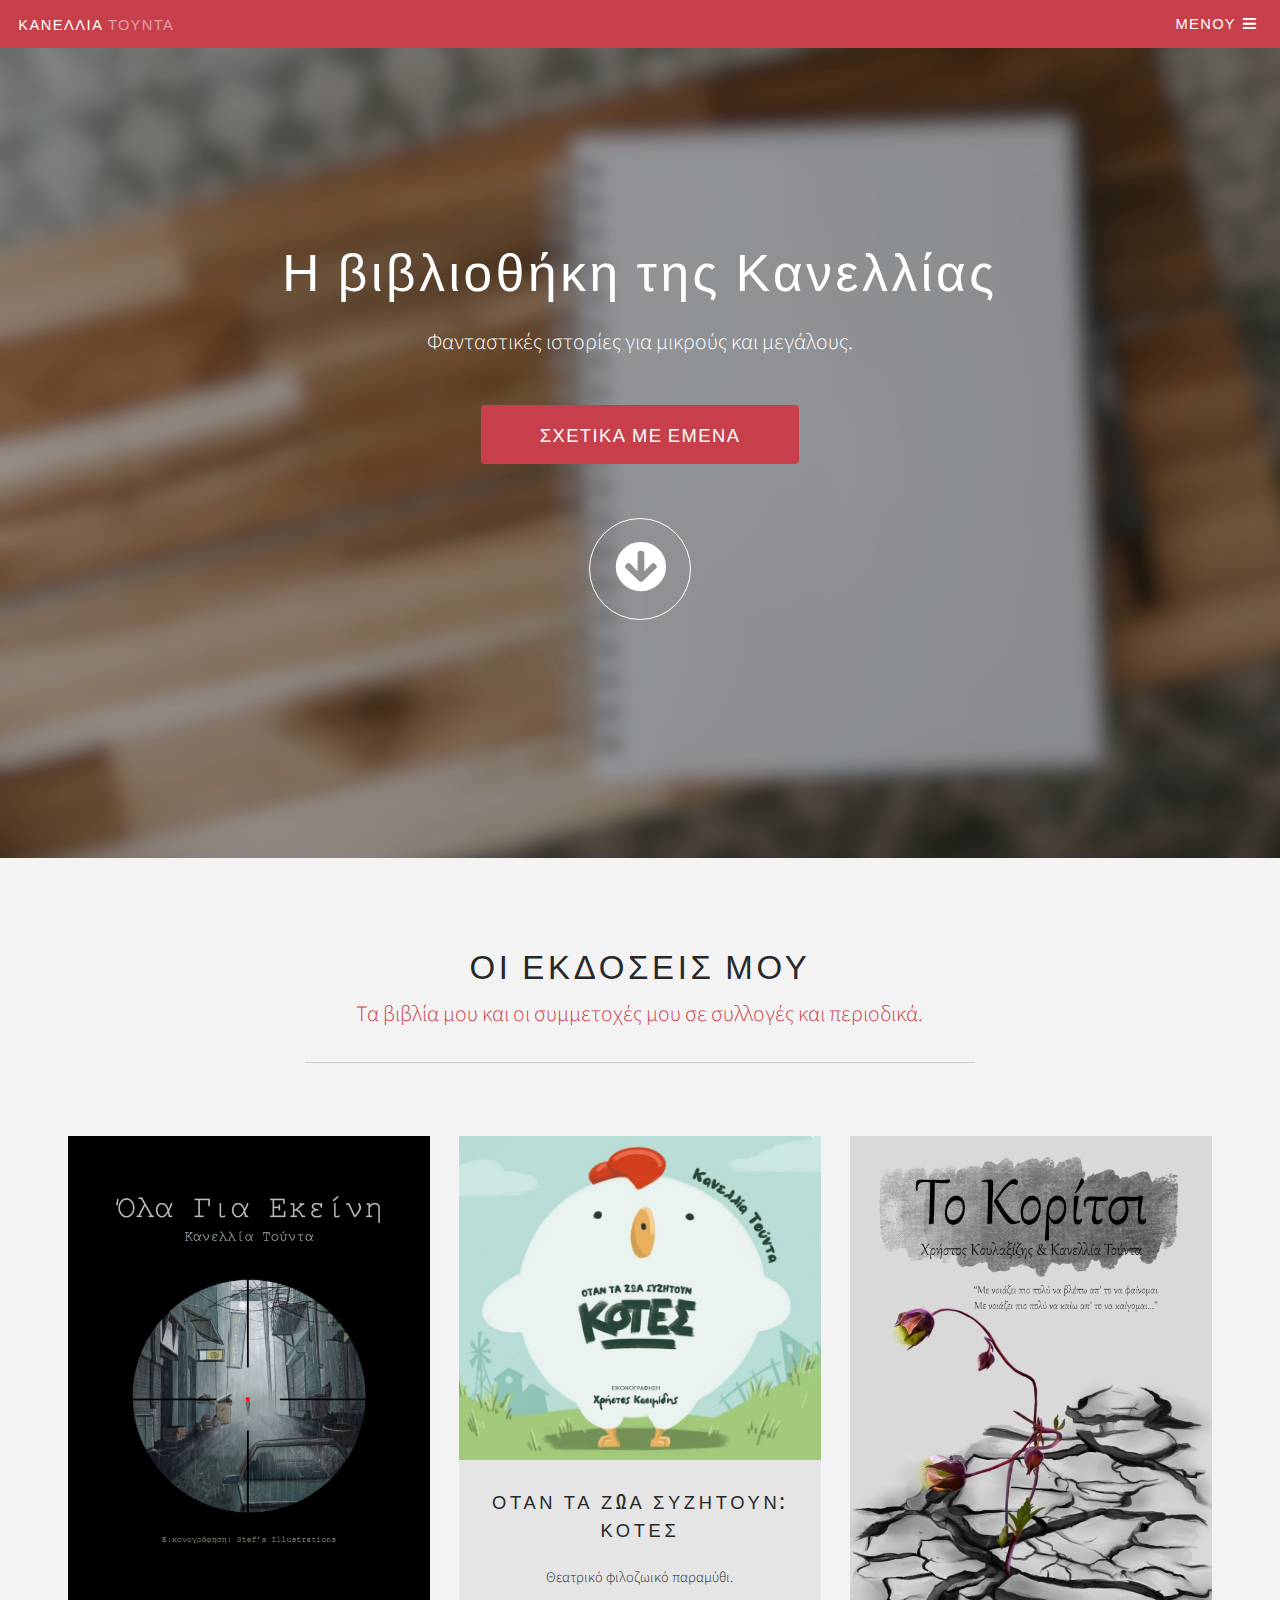
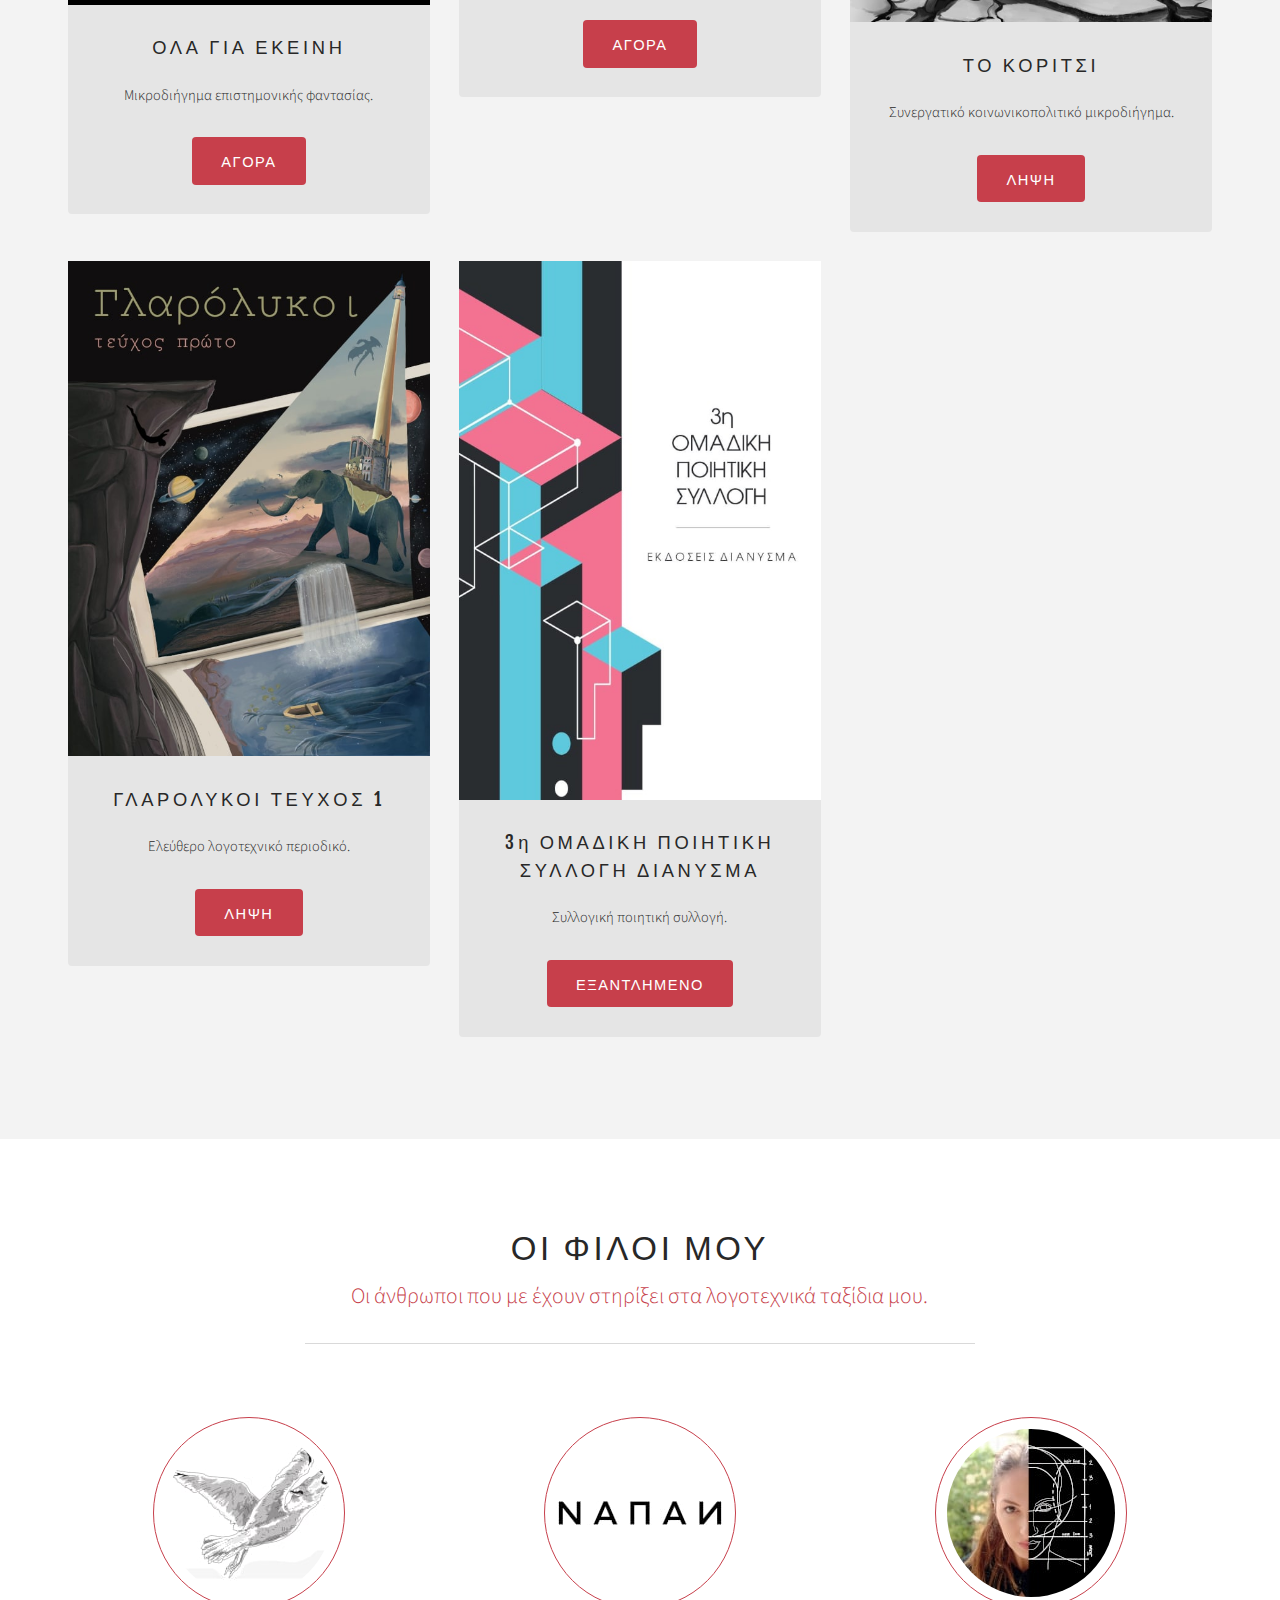
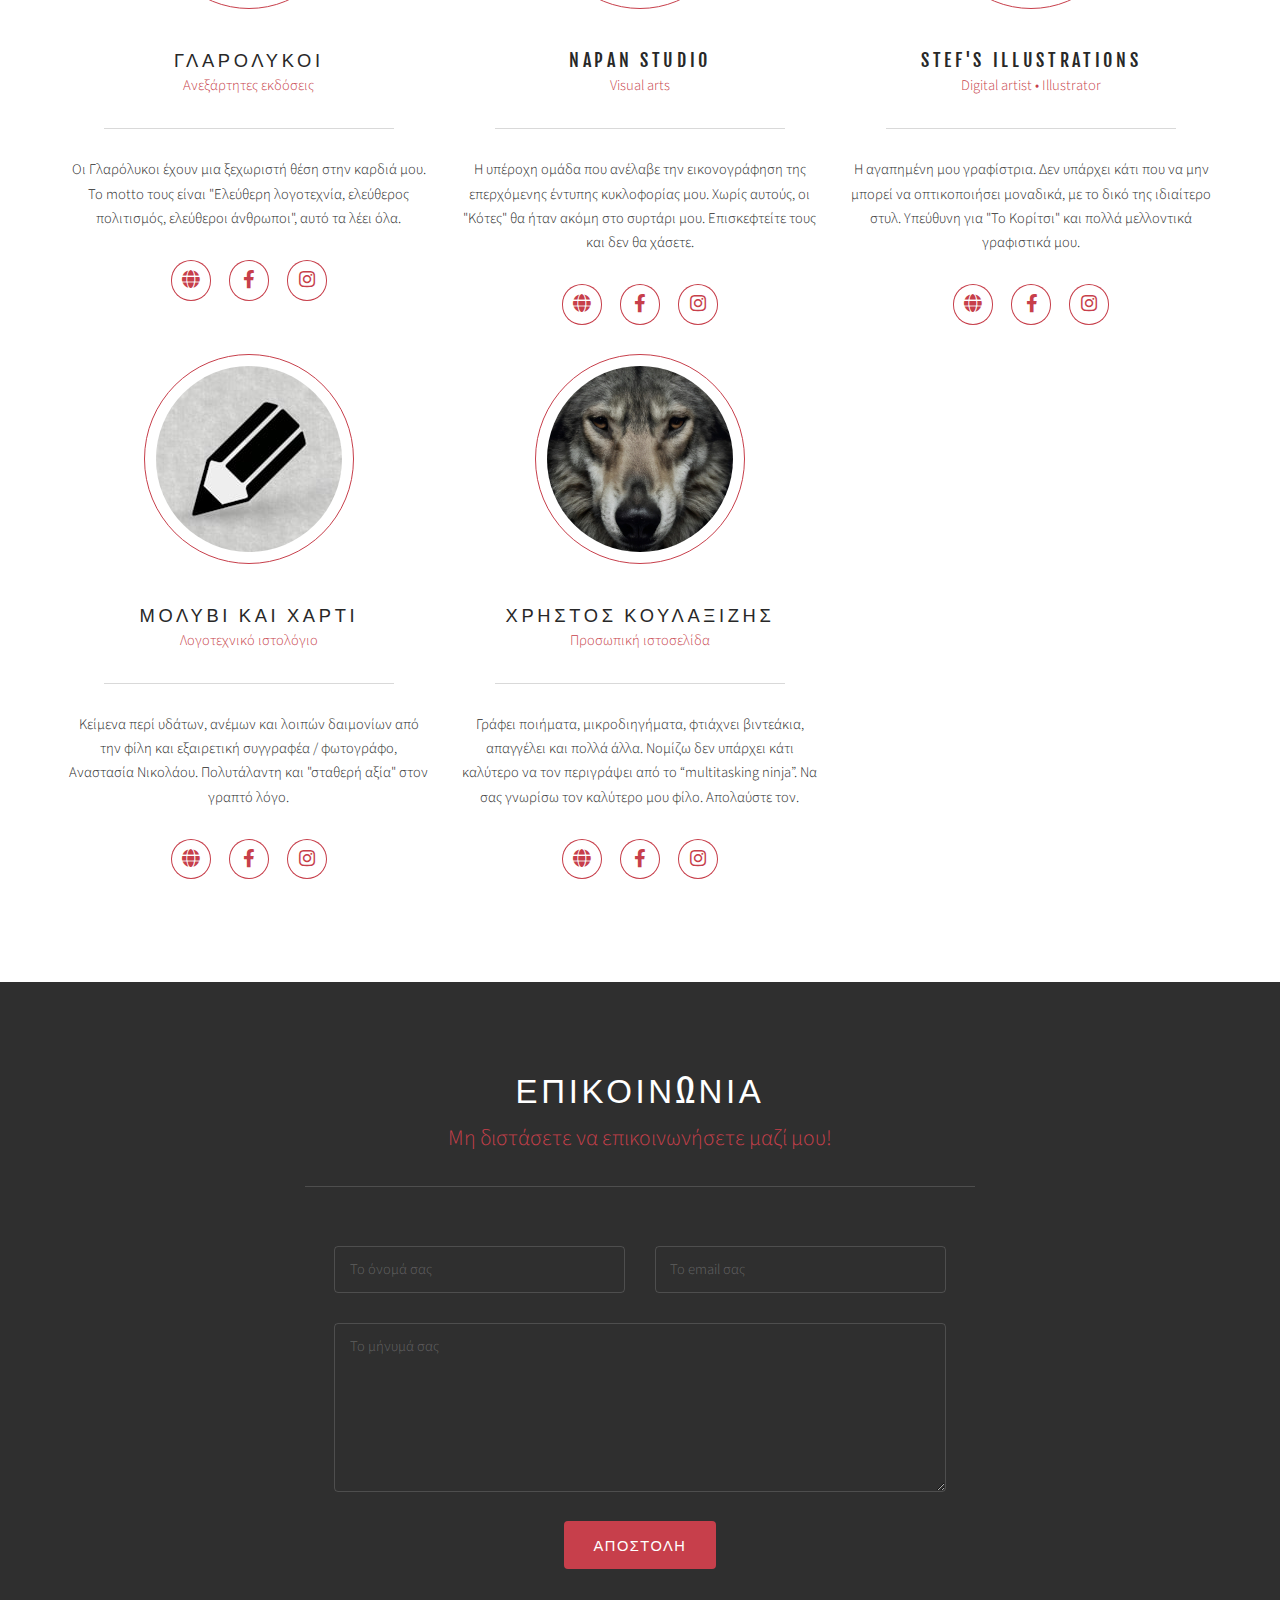
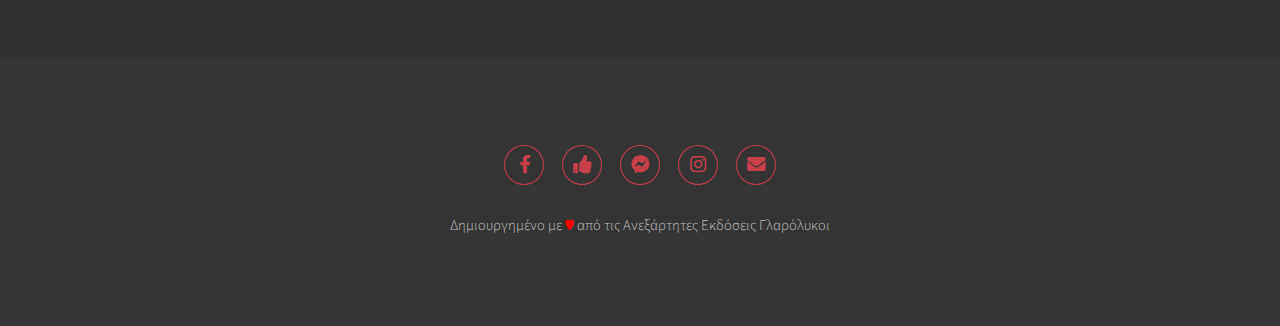
==== commit 7add9d46: "Update" ====
--- a/index.html
+++ b/index.html
@@ -70,12 +70,24 @@
 					<div class="spotlights">
 					<div class="spotlight">
 							<article>
+								<img class="image fit" src="images/book-05.jpg" alt="Όλα για εκείνη" />
+								<div class="content">
+									<h3>ΟΛΑ ΓΙΑ ΕΚΕΙΝΗ</h3>
+									<p>Μικροδιήγημα επιστημονικής φαντασίας.</p>
+									<ul class="actions special">
+										<li><a href="https://www.glarolykoi.net/product/ola-gia-ekeini/" class="button primary" target="_blank">ΑΓΟΡΑ</a></li>
+									</ul>
+								</div>
+							</article>
+						</div>
+					<div class="spotlight">
+							<article>
 								<img class="image fit" src="images/book-04.jpg" alt="Όταν τα ζώα συζητούν: Κότες" />
 								<div class="content">
 									<h3>ΟΤΑΝ ΤΑ ΖΩΑ ΣΥΖΗΤΟΥΝ: ΚΟΤΕΣ</h3>
 									<p>Θεατρικό φιλοζωικό παραμύθι.</p>
 									<ul class="actions special">
-										<li><a href="https://www.glarolykoi.net/product/%ce%ba%ce%b1%ce%bd%ce%b5%ce%bb%ce%bb%ce%af%ce%b1-%cf%84%ce%bf%cf%8d%ce%bd%cf%84%ce%b1-%cf%8c%cf%84%ce%b1%ce%bd-%cf%84%ce%b1-%ce%b6%cf%8e%ce%b1-%cf%83%cf%85%ce%b6%ce%b7%cf%84%ce%bf%cf%8d%ce%bd/" class="button primary" target="_blank">ΑΓΟΡΑ</a></li>
+										<li><a href="https://www.glarolykoi.net/product/otan-ta-zoa-syzitoyn-kotes/" class="button primary" target="_blank">ΑΓΟΡΑ</a></li>
 									</ul>
 								</div>
 							</article>
@@ -191,11 +203,11 @@
 						</div>
 						<div class="profile">
 							<div class="image">
-								<img src="images/koulaxizis.png" alt="Χρήστος Κουλαξίζης" />
+								<img src="images/koulaxizis.jpg" alt="Χρήστος Κουλαξίζης" />
 							</div>
 							<header class="heading">
 								<h3>ΧΡΗΣΤΟΣ ΚΟΥΛΑΞΙΖΗΣ</h3>
-								<p>Λογοτεχνικό ιστολόγιο</p>
+								<p>Προσωπική ιστοσελίδα</p>
 							</header>
 							<p>Γράφει ποιήματα, μικροδιηγήματα, φτιάχνει βιντεάκια, απαγγέλει και πολλά άλλα. Νομίζω δεν υπάρχει  κάτι καλύτερο να τον περιγράψει από το “multitasking ninja”. Να σας γνωρίσω τον καλύτερο μου φίλο. Απολαύστε τον.</p>
 							<ul class="icons">
@@ -245,7 +257,7 @@
 					</ul>
 				</div>
 				<div class="copyright">
-					<a href="https://glarolykoi.net/services" target="_blank">Δημιουργημένο με <span style="color:red;">&hearts;</span> από τις Ανεξάρτητες Εκδόσεις Γλαρόλυκοι</a>
+					<a href="https://glarolykoi.net/" target="_blank">Δημιουργημένο με <span style="color:red;">&hearts;</span> από τις Ανεξάρτητες Εκδόσεις Γλαρόλυκοι</a>
 				</div>
 			</section>
 
--- a/assets/css/main.css
+++ b/assets/css/main.css
@@ -169,6 +169,7 @@
 	
 			a:link {
 			text-decoration: none;
+			color: silver;
 		}
 
 		a:hover {
